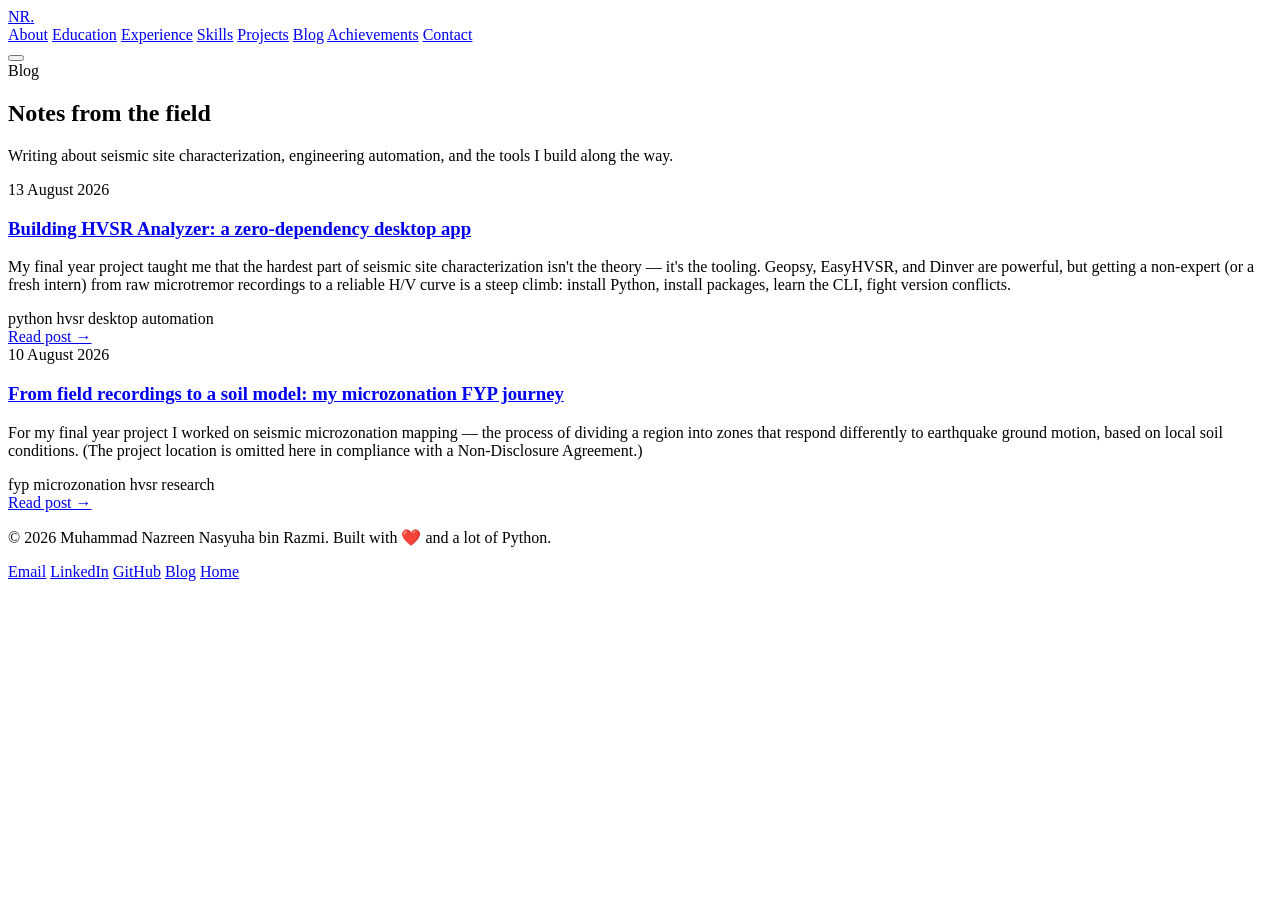
==== blog/index.html @ e969d6a8 "Launch personal portfolio site with blog Single-page dark-theme portfolio (about, education, experie" ====
<!DOCTYPE html>
<html lang="en">
<head>
  <meta charset="UTF-8" />
  <meta name="viewport" content="width=device-width, initial-scale=1.0" />
  <meta name="description" content="Blog — notes on seismic site characterization, engineering automation, and tools by Nazreen Razmi." />
  <title>Blog — Nazreen Razmi</title>
  <link rel="preconnect" href="https://fonts.googleapis.com" />
  <link rel="preconnect" href="https://fonts.gstatic.com" crossorigin />
  <link href="https://fonts.googleapis.com/css2?family=Space+Grotesk:wght@400;500;600;700&family=Inter:wght@400;500;600&display=swap" rel="stylesheet" />
  <link rel="stylesheet" href="./style.css" />
</head>
<body>
  <header class="nav">
    <div class="nav-inner container">

      <a href="./index.html" class="logo">NR<span class="logo-dot">.</span></a>
      <nav class="nav-links" id="navLinks">
        <a href="./index.html#about">About</a>
        <a href="./index.html#education">Education</a>
        <a href="./index.html#experience">Experience</a>
        <a href="./index.html#skills">Skills</a>
        <a href="./index.html#projects">Projects</a>
        <a href="./blog/index.html">Blog</a>
        <a href="./index.html#achievements">Achievements</a>
        <a href="./index.html#contact" class="nav-cta">Contact</a>
      </nav>
      <button class="nav-toggle" id="navToggle" aria-label="Toggle menu">
        <span></span><span></span><span></span>
      </button>
    </div>
  </header>

  <main class="section" style="padding-top: calc(var(--nav-h) + 48px);">
    <div class="container">
      <div class="section-head">
        <span class="section-tag">Blog</span>
        <h2>Notes from the field</h2>
        <p class="section-sub">Writing about seismic site characterization, engineering automation, and the tools I build along the way.</p>
      </div>
      <div class="blog-grid">
        <article class="blog-card">
          <span class="blog-date">13 August 2026</span>
          <h3><a href="posts/building-hvsr-analyzer.html">Building HVSR Analyzer: a zero-dependency desktop app</a></h3>
          <p>My final year project taught me that the hardest part of seismic site characterization isn't the theory — it's the tooling. Geopsy, EasyHVSR, and Dinver are powerful, but getting a non-expert (or a fresh intern) from raw microtremor recordings to a reliable H/V curve is a steep climb: install Python, install packages, learn the CLI, fight version conflicts.</p>
          <div class="project-tags"><span class="chip">python</span>
          <span class="chip">hvsr</span>
          <span class="chip">desktop</span>
          <span class="chip">automation</span></div>
          <a class="read-more" href="posts/building-hvsr-analyzer.html">Read post →</a>
        </article>
        <article class="blog-card">
          <span class="blog-date">10 August 2026</span>
          <h3><a href="posts/from-field-recordings-to-soil-model.html">From field recordings to a soil model: my microzonation FYP journey</a></h3>
          <p>For my final year project I worked on seismic microzonation mapping — the process of dividing a region into zones that respond differently to earthquake ground motion, based on local soil conditions. (The project location is omitted here in compliance with a Non-Disclosure Agreement.)</p>
          <div class="project-tags"><span class="chip">fyp</span>
          <span class="chip">microzonation</span>
          <span class="chip">hvsr</span>
          <span class="chip">research</span></div>
          <a class="read-more" href="posts/from-field-recordings-to-soil-model.html">Read post →</a>
        </article>
      </div>
    </div>
  </main>
  <footer class="footer">
    <div class="container footer-inner">
      <p>© <span class="year-js">2026</span> Muhammad Nazreen Nasyuha bin Razmi. Built with ❤️ and a lot of Python.</p>
      <div class="footer-links">
        <a href="mailto:nazreennasyuha@gmail.com">Email</a>
        <a href="https://www.linkedin.com/in/nazreenrazmi/" target="_blank" rel="noopener">LinkedIn</a>
        <a href="https://github.com/NazreenNasyuha" target="_blank" rel="noopener">GitHub</a>
        <a href="./blog/index.html">Blog</a>
        <a href="./index.html">Home</a>
      </div>
    </div>
  </footer>
  <script>
    (function () {
      "use strict";
      const t = document.getElementById("navToggle");
      const l = document.getElementById("navLinks");
      if (t && l) {
        t.addEventListener("click", function () {
          t.classList.toggle("open");
          l.classList.toggle("open");
        });
        l.querySelectorAll("a").forEach(function (a) {
          a.addEventListener("click", function () {
            t.classList.remove("open");
            l.classList.remove("open");
          });
        });
      }
      document.querySelectorAll(".year-js").forEach(function (el) {
        el.textContent = new Date().getFullYear();
      });
    })();
  </script>
</body>
</html>
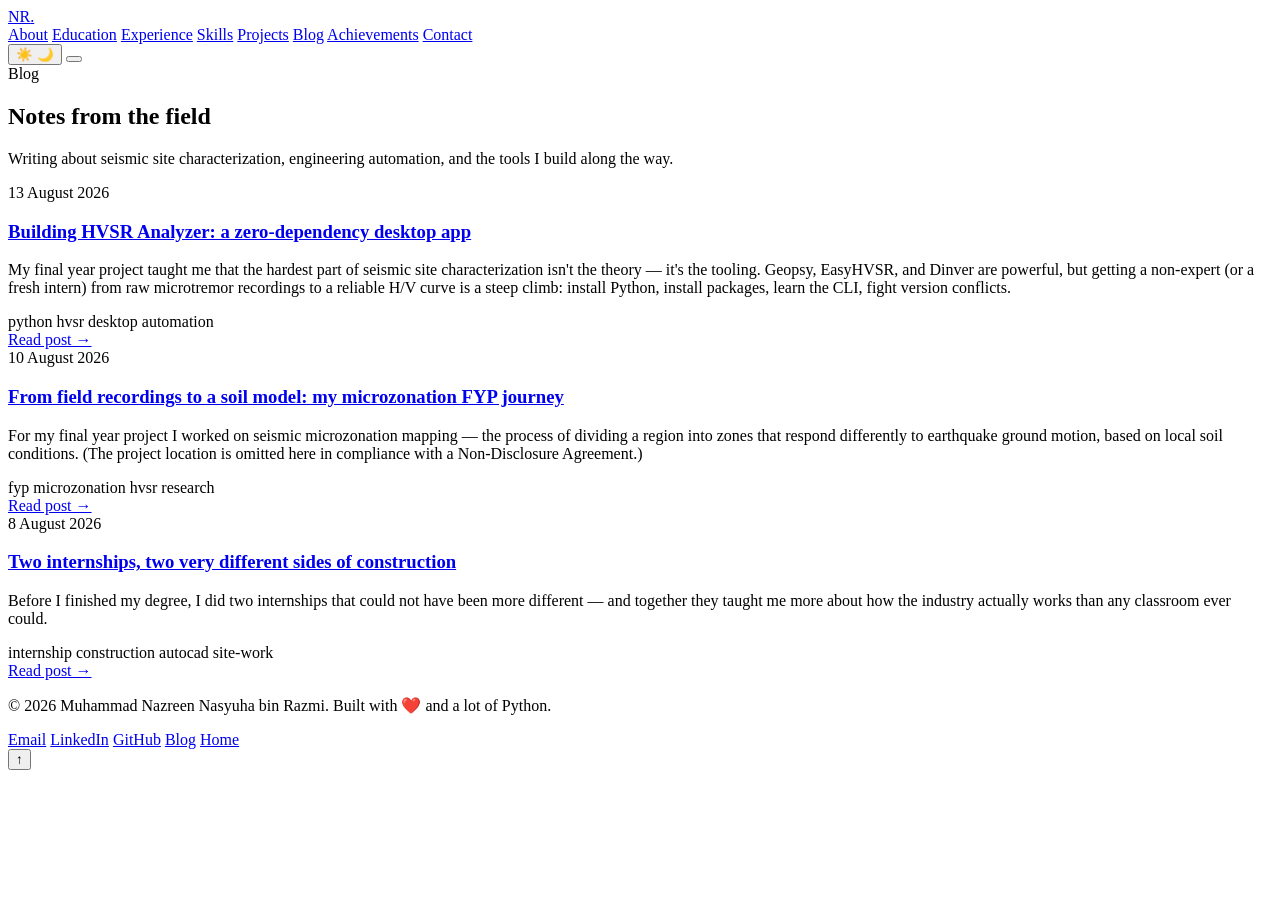
==== commit c6baf962: "Add interactivity, homepage blog teaser, and third post Theme toggle, typing hero rotator, scrollspy" ====
--- a/blog/index.html
+++ b/blog/index.html
@@ -10,7 +10,7 @@
   <link href="https://fonts.googleapis.com/css2?family=Space+Grotesk:wght@400;500;600;700&family=Inter:wght@400;500;600&display=swap" rel="stylesheet" />
   <link rel="stylesheet" href="./style.css" />
 </head>
-<body>
+<body data-theme="dark">
   <header class="nav">
     <div class="nav-inner container">
 
@@ -25,9 +25,15 @@
         <a href="./index.html#achievements">Achievements</a>
         <a href="./index.html#contact" class="nav-cta">Contact</a>
       </nav>
-      <button class="nav-toggle" id="navToggle" aria-label="Toggle menu">
-        <span></span><span></span><span></span>
-      </button>
+      <div class="nav-actions">
+        <button class="theme-toggle" id="themeToggle" aria-label="Toggle dark / light theme" title="Toggle theme">
+          <span class="theme-icon theme-sun">☀️</span>
+          <span class="theme-icon theme-moon">🌙</span>
+        </button>
+        <button class="nav-toggle" id="navToggle" aria-label="Toggle menu">
+          <span></span><span></span><span></span>
+        </button>
+      </div>
     </div>
   </header>
 
@@ -59,6 +65,16 @@
           <span class="chip">research</span></div>
           <a class="read-more" href="posts/from-field-recordings-to-soil-model.html">Read post →</a>
         </article>
+        <article class="blog-card">
+          <span class="blog-date">8 August 2026</span>
+          <h3><a href="posts/two-internships-two-sides-of-construction.html">Two internships, two very different sides of construction</a></h3>
+          <p>Before I finished my degree, I did two internships that could not have been more different — and together they taught me more about how the industry actually works than any classroom ever could.</p>
+          <div class="project-tags"><span class="chip">internship</span>
+          <span class="chip">construction</span>
+          <span class="chip">autocad</span>
+          <span class="chip">site-work</span></div>
+          <a class="read-more" href="posts/two-internships-two-sides-of-construction.html">Read post →</a>
+        </article>
       </div>
     </div>
   </main>
@@ -74,21 +90,46 @@
       </div>
     </div>
   </footer>
+  <button class="to-top" id="toTop" aria-label="Back to top">↑</button>
   <script>
     (function () {
       "use strict";
-      const t = document.getElementById("navToggle");
-      const l = document.getElementById("navLinks");
-      if (t && l) {
+      /* theme */
+      var root = document.documentElement;
+      var t = document.getElementById("themeToggle");
+      var saved = "dark";
+      try { saved = localStorage.getItem("nz-theme") || "dark"; } catch (e) {}
+      root.setAttribute("data-theme", saved);
+      if (t) {
         t.addEventListener("click", function () {
-          t.classList.toggle("open");
+          var next = root.getAttribute("data-theme") === "light" ? "dark" : "light";
+          root.setAttribute("data-theme", next);
+          try { localStorage.setItem("nz-theme", next); } catch (e) {}
+        });
+      }
+      /* nav toggle */
+      var nt = document.getElementById("navToggle");
+      var l = document.getElementById("navLinks");
+      if (nt && l) {
+        nt.addEventListener("click", function () {
+          nt.classList.toggle("open");
           l.classList.toggle("open");
         });
         l.querySelectorAll("a").forEach(function (a) {
           a.addEventListener("click", function () {
-            t.classList.remove("open");
+            nt.classList.remove("open");
             l.classList.remove("open");
           });
+        });
+      }
+      /* back to top */
+      var top = document.getElementById("toTop");
+      if (top) {
+        window.addEventListener("scroll", function () {
+          top.classList.toggle("visible", window.scrollY > 480);
+        }, { passive: true });
+        top.addEventListener("click", function () {
+          window.scrollTo({ top: 0, behavior: "smooth" });
         });
       }
       document.querySelectorAll(".year-js").forEach(function (el) {
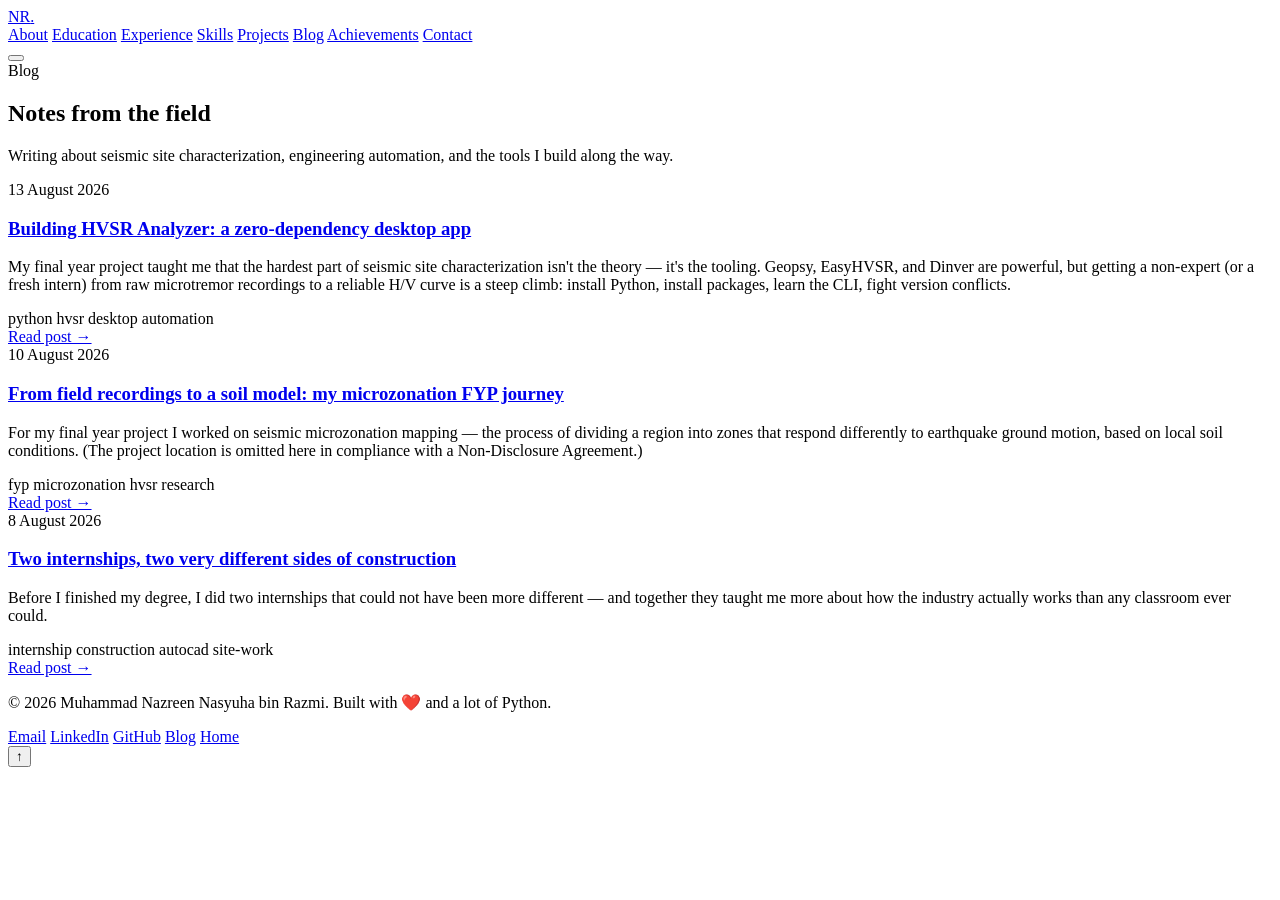
==== commit 33e63a18: "Redesign site with Morning Collection clipboard theme Replaces the dark theme with a cream-paper can" ====
--- a/blog/index.html
+++ b/blog/index.html
@@ -7,10 +7,10 @@
   <title>Blog — Nazreen Razmi</title>
   <link rel="preconnect" href="https://fonts.googleapis.com" />
   <link rel="preconnect" href="https://fonts.gstatic.com" crossorigin />
-  <link href="https://fonts.googleapis.com/css2?family=Space+Grotesk:wght@400;500;600;700&family=Inter:wght@400;500;600&display=swap" rel="stylesheet" />
+  <link href="https://fonts.googleapis.com/css2?family=Dancing+Script:wght@500;600;700&family=Caveat:wght@500;600&family=Inter:wght@400;500;600;700&display=swap" rel="stylesheet" />
   <link rel="stylesheet" href="./style.css" />
 </head>
-<body data-theme="dark">
+<body>
   <header class="nav">
     <div class="nav-inner container">
 
@@ -25,23 +25,17 @@
         <a href="./index.html#achievements">Achievements</a>
         <a href="./index.html#contact" class="nav-cta">Contact</a>
       </nav>
-      <div class="nav-actions">
-        <button class="theme-toggle" id="themeToggle" aria-label="Toggle dark / light theme" title="Toggle theme">
-          <span class="theme-icon theme-sun">☀️</span>
-          <span class="theme-icon theme-moon">🌙</span>
-        </button>
-        <button class="nav-toggle" id="navToggle" aria-label="Toggle menu">
-          <span></span><span></span><span></span>
-        </button>
-      </div>
+      <button class="nav-toggle" id="navToggle" aria-label="Toggle menu">
+        <span></span><span></span><span></span>
+      </button>
     </div>
   </header>
 
-  <main class="section" style="padding-top: calc(var(--nav-h) + 48px);">
+  <main class="section" style="padding-top: calc(var(--nav-h) + 56px);">
     <div class="container">
       <div class="section-head">
         <span class="section-tag">Blog</span>
-        <h2>Notes from the field</h2>
+        <h2 class="cursive big">Notes from the field</h2>
         <p class="section-sub">Writing about seismic site characterization, engineering automation, and the tools I build along the way.</p>
       </div>
       <div class="blog-grid">
@@ -94,19 +88,6 @@
   <script>
     (function () {
       "use strict";
-      /* theme */
-      var root = document.documentElement;
-      var t = document.getElementById("themeToggle");
-      var saved = "dark";
-      try { saved = localStorage.getItem("nz-theme") || "dark"; } catch (e) {}
-      root.setAttribute("data-theme", saved);
-      if (t) {
-        t.addEventListener("click", function () {
-          var next = root.getAttribute("data-theme") === "light" ? "dark" : "light";
-          root.setAttribute("data-theme", next);
-          try { localStorage.setItem("nz-theme", next); } catch (e) {}
-        });
-      }
       /* nav toggle */
       var nt = document.getElementById("navToggle");
       var l = document.getElementById("navLinks");
@@ -122,12 +103,15 @@
           });
         });
       }
-      /* back to top */
+      /* navbar shadow + back to top */
+      var nav = document.querySelector(".nav");
       var top = document.getElementById("toTop");
+      window.addEventListener("scroll", function () {
+        var y = window.scrollY;
+        if (nav) nav.classList.toggle("scrolled", y > 10);
+        if (top) top.classList.toggle("visible", y > 480);
+      }, { passive: true });
       if (top) {
-        window.addEventListener("scroll", function () {
-          top.classList.toggle("visible", window.scrollY > 480);
-        }, { passive: true });
         top.addEventListener("click", function () {
           window.scrollTo({ top: 0, behavior: "smooth" });
         });
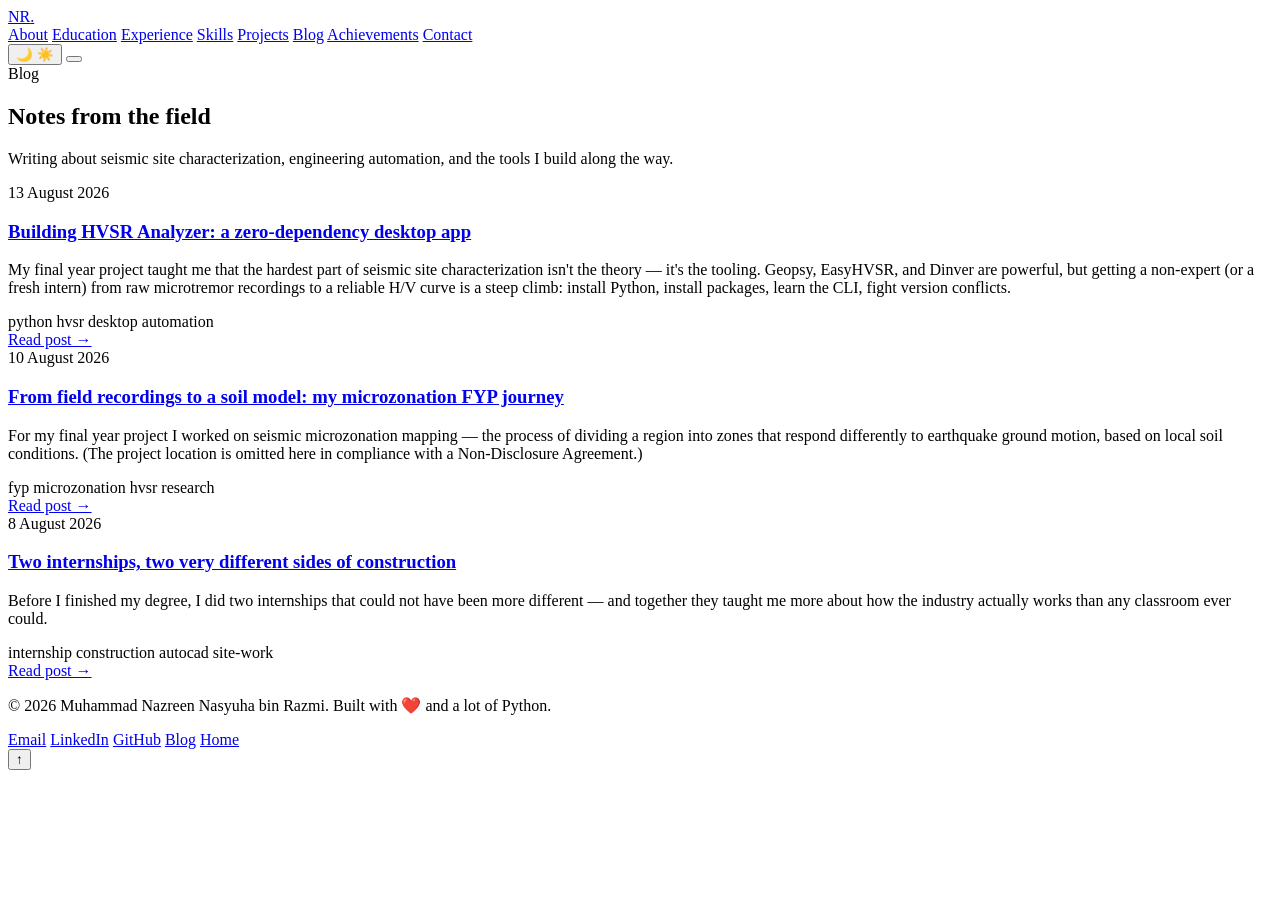
==== commit 762399e6: "Make Midnight dark theme default and add real textures Midnight Collection (dark) is now the default" ====
--- a/blog/index.html
+++ b/blog/index.html
@@ -10,7 +10,7 @@
   <link href="https://fonts.googleapis.com/css2?family=Dancing+Script:wght@500;600;700&family=Caveat:wght@500;600&family=Inter:wght@400;500;600;700&display=swap" rel="stylesheet" />
   <link rel="stylesheet" href="./style.css" />
 </head>
-<body>
+<body data-theme="dark">
   <header class="nav">
     <div class="nav-inner container">
 
@@ -25,9 +25,15 @@
         <a href="./index.html#achievements">Achievements</a>
         <a href="./index.html#contact" class="nav-cta">Contact</a>
       </nav>
-      <button class="nav-toggle" id="navToggle" aria-label="Toggle menu">
-        <span></span><span></span><span></span>
-      </button>
+      <div class="nav-actions">
+        <button class="theme-toggle" id="themeToggle" aria-label="Toggle dark / light theme" title="Toggle theme">
+          <span class="theme-icon theme-moon">🌙</span>
+          <span class="theme-icon theme-sun">☀️</span>
+        </button>
+        <button class="nav-toggle" id="navToggle" aria-label="Toggle menu">
+          <span></span><span></span><span></span>
+        </button>
+      </div>
     </div>
   </header>
 
@@ -88,6 +94,19 @@
   <script>
     (function () {
       "use strict";
+      /* theme toggle (Midnight default, Morning light) */
+      var body = document.body;
+      var tt = document.getElementById("themeToggle");
+      var saved = "dark";
+      try { saved = localStorage.getItem("nz-theme") || "dark"; } catch (e) {}
+      body.setAttribute("data-theme", saved);
+      if (tt) {
+        tt.addEventListener("click", function () {
+          var next = body.getAttribute("data-theme") === "light" ? "dark" : "light";
+          body.setAttribute("data-theme", next);
+          try { localStorage.setItem("nz-theme", next); } catch (e) {}
+        });
+      }
       /* nav toggle */
       var nt = document.getElementById("navToggle");
       var l = document.getElementById("navLinks");
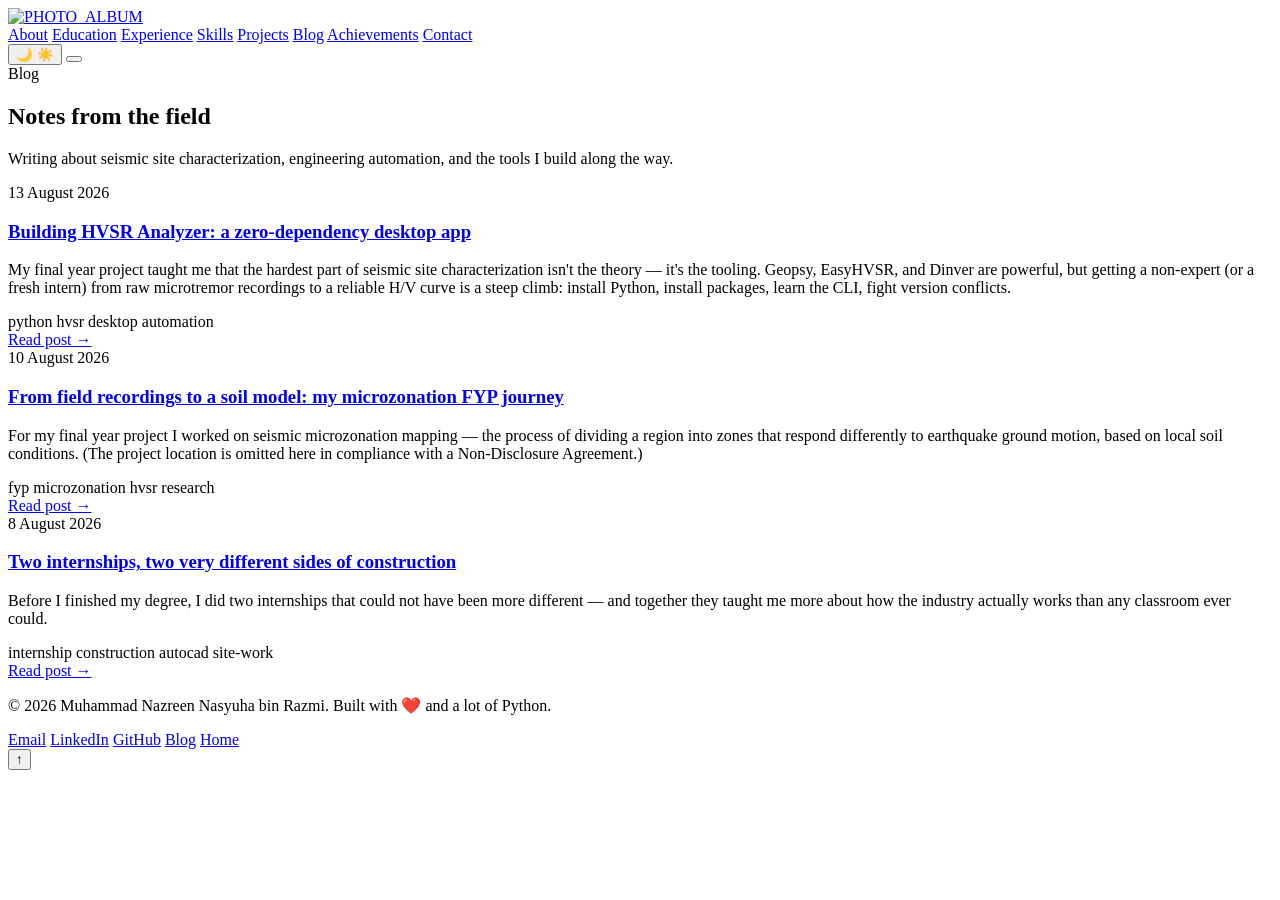
==== commit 946bbb00: "Add real profile photo and PHOTO_ALBUM logo Use the actual profile picture in the polaroid hero (wit" ====
--- a/blog/index.html
+++ b/blog/index.html
@@ -14,7 +14,9 @@
   <header class="nav">
     <div class="nav-inner container">
 
-      <a href="./index.html" class="logo">NR<span class="logo-dot">.</span></a>
+      <a href="./index.html" class="logo" aria-label="PHOTO_ALBUM">
+        <img src="./assets/PHOTO_ALBUM.webp" alt="PHOTO_ALBUM" class="logo-img" />
+      </a>
       <nav class="nav-links" id="navLinks">
         <a href="./index.html#about">About</a>
         <a href="./index.html#education">Education</a>
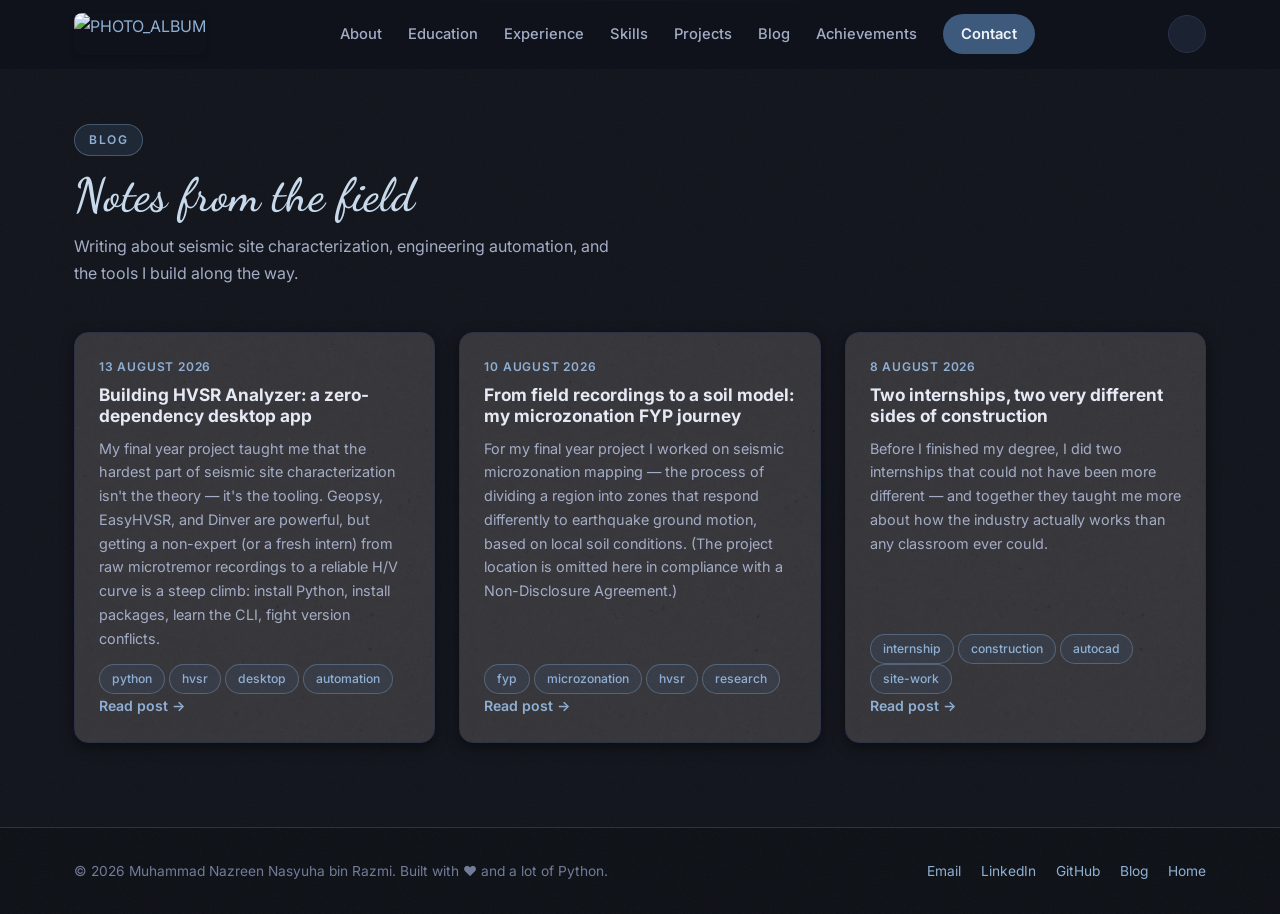
==== commit 3a3a8365: "Fix CSS bug" ====
--- a/blog/index.html
+++ b/blog/index.html
@@ -8,7 +8,7 @@
   <link rel="preconnect" href="https://fonts.googleapis.com" />
   <link rel="preconnect" href="https://fonts.gstatic.com" crossorigin />
   <link href="https://fonts.googleapis.com/css2?family=Dancing+Script:wght@500;600;700&family=Caveat:wght@500;600&family=Inter:wght@400;500;600;700&display=swap" rel="stylesheet" />
-  <link rel="stylesheet" href="./style.css" />
+  <link rel="stylesheet" href="../style.css" />
 </head>
 <body data-theme="dark">
   <header class="nav">
--- a/style.css
+++ b/style.css
@@ -0,0 +1,2030 @@
+/* ============================================================
+   Nazreen Razmi — Portfolio
+   "Morning / Midnight Collection" — clipboard & paper theme
+   Dark (Midnight) is the default; light (Morning) via toggle.
+   ============================================================ */
+
+/* ---------- Midnight Collection (default / dark) ---------- */
+:root {
+  --bg: #0f121a;
+  --bg-alt: #0b0e14;
+  --paper: #1b2231;
+  --paper-edge: #2b3349;
+  --paper-shadow: rgba(0, 0, 0, 0.45);
+
+  --ink: #e6eaf5;
+  --ink-dim: #a4adc6;
+  --ink-faint: #727c98;
+
+  --mist: #243041;
+  --soft: #3d5775;
+  --link: #8fb0d4;
+  --link-hover: #b7d2ea;
+  --heading: #c7d9ea;
+
+  --accent: #3d5a7d;
+  --accent-text: #eef3fa;
+  --accent-glow: rgba(111, 150, 179, 0.25);
+
+  --wood: #55422f;
+  --wood-dark: #3a2d1e;
+  --wood-light: #7a5f42;
+
+  --paper-tex: url("assets/textures/paper-photo-dark.jpg");
+  --wood-tex: url("assets/textures/wood-photo-dark.jpg");
+  --torn-tex: url("assets/textures/torn-edge.svg");
+
+  --radius: 14px;
+  --radius-sm: 9px;
+  --maxw: 1180px;
+  --nav-h: 68px;
+
+  /* subtle grain overlay */
+  --noise: url("data:image/svg+xml,%3Csvg xmlns='http://www.w3.org/2000/svg' width='140' height='140'%3E%3Cfilter id='n'%3E%3CfeTurbulence type='fractalNoise' baseFrequency='0.9' numOctaves='2' stitchTiles='stitch'/%3E%3CfeColorMatrix type='saturate' values='0'/%3E%3C/filter%3E%3Crect width='140' height='140' filter='url(%23n)' opacity='0.05'/%3E%3C/svg%3E");
+  --dots: radial-gradient(circle, rgba(143, 176, 212, 0.14) 1px, transparent 1.6px);
+}
+
+/* ---------- Morning Collection (light) ---------- */
+[data-theme="light"] {
+  --bg: #faf6ec;
+  --bg-alt: #f2ecdd;
+  --paper: #fdfaf2;
+  --paper-edge: #efe7d6;
+  --paper-shadow: rgba(74, 60, 40, 0.16);
+
+  --ink: #3d4250;
+  --ink-dim: #62697c;
+  --ink-faint: #8b92a5;
+
+  --mist: #dbe7f0;
+  --soft: #9dbdd4;
+  --link: #4a6f8f;
+  --link-hover: #33485f;
+  --heading: #33485f;
+
+  --accent: #4a6f8f;
+  --accent-text: #fdfaf2;
+  --accent-glow: rgba(111, 150, 179, 0.35);
+
+  --wood: #8a6a4f;
+  --wood-dark: #6f5238;
+  --wood-light: #a3875f;
+
+  --paper-tex: url("assets/textures/paper-photo.jpg");
+  --wood-tex: url("assets/textures/wood-photo.jpg");
+  --torn-tex: url("assets/textures/torn-edge.svg");
+
+  --noise: url("data:image/svg+xml,%3Csvg xmlns='http://www.w3.org/2000/svg' width='140' height='140'%3E%3Cfilter id='n'%3E%3CfeTurbulence type='fractalNoise' baseFrequency='0.9' numOctaves='2' stitchTiles='stitch'/%3E%3CfeColorMatrix type='saturate' values='0'/%3E%3C/filter%3E%3Crect width='140' height='140' filter='url(%23n)' opacity='0.045'/%3E%3C/svg%3E");
+  --dots: radial-gradient(circle, rgba(74, 111, 143, 0.16) 1px, transparent 1.6px);
+}
+
+* {
+  margin: 0;
+  padding: 0;
+  box-sizing: border-box;
+}
+
+html {
+  scroll-behavior: smooth;
+  scroll-padding-top: var(--nav-h);
+}
+
+body {
+  font-family: "Inter", system-ui, -apple-system, "Segoe UI", sans-serif;
+  background-color: var(--bg);
+  background-image: var(--noise);
+  color: var(--ink);
+  line-height: 1.65;
+  -webkit-font-smoothing: antialiased;
+  transition: background-color 0.35s ease, color 0.35s ease;
+}
+
+h1, h2, h3 {
+  font-family: "Inter", sans-serif;
+  line-height: 1.2;
+  color: var(--ink);
+}
+
+a {
+  color: var(--link);
+  text-decoration: none;
+  transition: color 0.2s ease;
+}
+
+a:hover {
+  color: var(--link-hover);
+}
+
+img {
+  max-width: 100%;
+}
+
+.container {
+  max-width: var(--maxw);
+  margin: 0 auto;
+  padding: 0 24px;
+}
+
+.accent {
+  color: var(--link);
+}
+
+/* Cursive script font for titles */
+.cursive {
+  font-family: "Dancing Script", cursive;
+  font-weight: 600;
+  color: var(--heading);
+  letter-spacing: 0.3px;
+}
+
+.cursive.big {
+  font-size: clamp(2rem, 4.5vw, 2.9rem);
+}
+
+/* ---------- Navbar ---------- */
+.nav {
+  position: fixed;
+  top: 0;
+  left: 0;
+  right: 0;
+  z-index: 100;
+  background: color-mix(in srgb, var(--bg) 85%, transparent);
+  backdrop-filter: blur(10px);
+  -webkit-backdrop-filter: blur(10px);
+  border-bottom: 1px solid transparent;
+  transition: border-color 0.3s ease, box-shadow 0.3s ease;
+}
+
+.nav.scrolled {
+  border-color: var(--paper-edge);
+  box-shadow: 0 4px 18px rgba(0, 0, 0, 0.12);
+}
+
+.nav-inner {
+  height: var(--nav-h);
+  display: flex;
+  align-items: center;
+  justify-content: space-between;
+}
+
+.logo {
+  display: inline-flex;
+  align-items: center;
+  height: var(--nav-h);
+}
+
+.logo-img {
+  height: 42px;
+  width: auto;
+  border-radius: 8px;
+  transition: transform 0.25s ease, box-shadow 0.25s ease;
+  box-shadow: 0 2px 6px rgba(0, 0, 0, 0.2);
+}
+
+.logo:hover .logo-img {
+  transform: scale(1.06);
+  box-shadow: 0 4px 12px rgba(0, 0, 0, 0.3);
+}
+
+.nav-links {
+  display: flex;
+  align-items: center;
+  gap: 26px;
+}
+
+.nav-links a {
+  color: var(--ink-dim);
+  font-size: 0.92rem;
+  font-weight: 500;
+  position: relative;
+}
+
+.nav-links a:hover {
+  color: var(--link-hover);
+}
+
+.nav-links a.active {
+  color: var(--link);
+}
+
+.nav-links .nav-cta {
+  color: var(--accent-text);
+  background: var(--accent);
+  padding: 8px 18px;
+  border-radius: 999px;
+  font-weight: 600;
+}
+
+.nav-links .nav-cta:hover {
+  background: var(--link-hover);
+  color: var(--accent-text);
+}
+
+.nav-actions {
+  display: flex;
+  align-items: center;
+  gap: 12px;
+}
+
+/* theme toggle */
+.theme-toggle {
+  display: flex;
+  align-items: center;
+  justify-content: center;
+  width: 38px;
+  height: 38px;
+  border-radius: 50%;
+  background: var(--paper);
+  border: 1px solid var(--paper-edge);
+  cursor: pointer;
+  font-size: 1rem;
+  transition: border-color 0.2s ease, transform 0.2s ease;
+}
+
+.theme-toggle:hover {
+  border-color: var(--soft);
+  transform: rotate(12deg);
+}
+
+.theme-icon {
+  display: none;
+}
+
+:root[data-theme="dark"] .theme-moon { display: inline; }
+:root[data-theme="light"] .theme-sun { display: inline; }
+
+.nav-toggle {
+  display: none;
+  flex-direction: column;
+  gap: 5px;
+  background: none;
+  border: none;
+  cursor: pointer;
+  padding: 6px;
+}
+
+.nav-toggle span {
+  width: 24px;
+  height: 2px;
+  background: var(--ink);
+  border-radius: 2px;
+  transition: transform 0.25s ease, opacity 0.25s ease;
+}
+
+.nav-toggle.open span:nth-child(1) { transform: translateY(7px) rotate(45deg); }
+.nav-toggle.open span:nth-child(2) { opacity: 0; }
+.nav-toggle.open span:nth-child(3) { transform: translateY(-7px) rotate(-45deg); }
+
+/* ============================================================
+   PORTFOLIO CANVAS — the two clipboards
+   ============================================================ */
+
+.portfolio-canvas {
+  position: relative;
+  min-height: 100vh;
+  padding: calc(var(--nav-h) + 56px) 24px 90px;
+  overflow: hidden;
+}
+
+/* ---------- Canvas background (paper + motifs) ---------- */
+.canvas-bg {
+  position: absolute;
+  inset: 0;
+  pointer-events: none;
+  background-image:
+    var(--dots),
+    linear-gradient(160deg, color-mix(in srgb, var(--soft) 30%, transparent), transparent 55%);
+  background-size: 22px 22px, cover;
+}
+
+.canvas-bg::before {
+  content: "";
+  position: absolute;
+  inset: 0;
+  background: var(--noise);
+  opacity: 0.7;
+}
+
+/* waxing crescent moon */
+.moon {
+  position: absolute;
+  top: 110px;
+  right: 12%;
+  width: 90px;
+  height: 90px;
+  border-radius: 50%;
+  background: radial-gradient(circle at 32% 48%, transparent 0 40%, var(--soft) 42% 100%);
+  opacity: 0.45;
+}
+
+/* soft clouds */
+.cloud {
+  position: absolute;
+  border-radius: 50%;
+  background: color-mix(in srgb, var(--soft) 26%, transparent);
+  filter: blur(2px);
+}
+
+.cloud::before,
+.cloud::after {
+  content: "";
+  position: absolute;
+  border-radius: 50%;
+  background: inherit;
+}
+
+.cloud-1 { width: 150px; height: 54px; top: 250px; left: 8%; }
+.cloud-1::before { width: 90px; height: 90px; top: -45px; left: 12px; }
+.cloud-1::after { width: 70px; height: 70px; top: -28px; right: 14px; }
+
+.cloud-2 { width: 120px; height: 44px; bottom: 120px; right: 6%; }
+.cloud-2::before { width: 70px; height: 70px; top: -36px; left: 10px; }
+.cloud-2::after { width: 55px; height: 55px; top: -22px; right: 12px; }
+
+/* ---------- Clipboard base ---------- */
+.clipboard {
+  position: relative;
+  width: 46%;
+  background-image: var(--wood-tex);
+  background-size: cover;
+  background-position: center;
+  border-radius: 12px;
+  box-shadow:
+    inset 0 2px 6px rgba(255, 244, 224, 0.18),
+    inset 0 -5px 12px rgba(0, 0, 0, 0.35),
+    0 18px 40px rgba(0, 0, 0, 0.4);
+  padding: 46px 26px 34px;
+}
+
+[data-theme="light"] .clipboard {
+  box-shadow:
+    inset 0 2px 6px rgba(255, 244, 224, 0.25),
+    inset 0 -5px 12px rgba(0, 0, 0, 0.25),
+    0 18px 40px rgba(74, 60, 40, 0.35);
+}
+
+/* wood grain + vignette overlay */
+.wood-grain {
+  position: absolute;
+  inset: 0;
+  border-radius: inherit;
+  background:
+    repeating-linear-gradient(90deg, rgba(0, 0, 0, 0.06) 0 1px, transparent 1px 9px),
+    radial-gradient(ellipse at 30% 18%, rgba(255, 244, 224, 0.1), transparent 50%),
+    radial-gradient(ellipse at 50% 110%, rgba(0, 0, 0, 0.28), transparent 60%);
+  pointer-events: none;
+}
+
+/* metal clip on top */
+.clip {
+  position: absolute;
+  z-index: 5;
+  background: linear-gradient(180deg, #cdd6df, var(--soft) 55%, color-mix(in srgb, var(--wood-dark) 45%, #26303e));
+  box-shadow: 0 4px 8px rgba(0, 0, 0, 0.4);
+}
+
+.top-clip {
+  top: -20px;
+  left: 50%;
+  transform: translateX(-50%);
+  width: 84px;
+  height: 44px;
+  border-radius: 12px 12px 8px 8px;
+}
+
+.top-clip::after {
+  content: "";
+  position: absolute;
+  top: 8px;
+  left: 12px;
+  right: 12px;
+  height: 5px;
+  border-radius: 4px;
+  background: rgba(0, 0, 0, 0.28);
+}
+
+/* small rivets on the top clip */
+.top-clip::before {
+  content: "";
+  position: absolute;
+  bottom: 6px;
+  left: 12px;
+  width: 6px;
+  height: 6px;
+  border-radius: 50%;
+  background: rgba(0, 0, 0, 0.3);
+  box-shadow: 56px 0 0 rgba(0, 0, 0, 0.3);
+}
+
+/* large industrial binder clip on the right */
+.binder-clip {
+  top: -24px;
+  right: 26px;
+  width: 64px;
+  height: 52px;
+  border-radius: 8px;
+  background: linear-gradient(180deg, #aeb6c0, #7d8796 55%, #5d6673);
+  clip-path: polygon(0 0, 100% 0, 84% 100%, 16% 100%);
+}
+
+.binder-clip::after {
+  content: "";
+  position: absolute;
+  bottom: -6px;
+  left: 10px;
+  right: 10px;
+  height: 8px;
+  background: linear-gradient(180deg, #8b939f, #5d6673);
+  border-radius: 0 0 4px 4px;
+}
+
+/* ---------- Paper sheets ---------- */
+.paper {
+  position: relative;
+  background-color: var(--paper);
+  background-image: var(--paper-tex);
+  background-size: cover;
+  border-radius: 6px;
+  box-shadow:
+    0 2px 4px var(--paper-shadow),
+    0 12px 24px var(--paper-shadow);
+  padding: 30px 28px;
+  margin-bottom: 26px;
+  transition: background-color 0.35s ease, box-shadow 0.35s ease;
+}
+
+.paper:last-child {
+  margin-bottom: 0;
+}
+
+/* ============================================================
+   LEFT CLIPBOARD — intro + contact
+   ============================================================ */
+
+.left-clipboard {
+  float: left;
+  z-index: 1;
+}
+
+/* ---------- Polaroid ---------- */
+.polaroid {
+  position: relative;
+  background: var(--paper);
+  background-image: var(--paper-tex);
+  background-size: cover;
+  padding: 12px 12px 10px;
+  box-shadow:
+    0 6px 16px var(--paper-shadow),
+    0 14px 30px rgba(0, 0, 0, 0.3);
+  transform: rotate(-2deg);
+  margin: 0 auto 26px;
+  width: min(240px, 100%);
+  border: 1px solid var(--paper-edge);
+  transition: background-color 0.35s ease;
+}
+
+/* washi tape */
+.polaroid::before {
+  content: "";
+  position: absolute;
+  top: -10px;
+  left: 50%;
+  width: 64px;
+  height: 20px;
+  transform: translateX(-50%) rotate(-3deg);
+  background: color-mix(in srgb, var(--soft) 55%, var(--paper));
+  box-shadow: 0 2px 3px rgba(0, 0, 0, 0.18);
+  opacity: 0.9;
+}
+
+.polaroid img {
+  display: block;
+  width: 100%;
+  aspect-ratio: 1 / 1;
+  object-fit: cover;
+  border-radius: 2px;
+  background: var(--mist);
+}
+
+.polaroid-caption {
+  margin-top: 8px;
+  text-align: center;
+  font-family: "Caveat", cursive;
+  font-size: 1.05rem;
+  color: var(--heading);
+}
+
+/* ---------- Intro ---------- */
+.intro-paper {
+  text-align: left;
+}
+
+.intro-script {
+  font-family: "Dancing Script", cursive;
+  font-size: 1.6rem;
+  color: var(--soft);
+  margin-bottom: 2px;
+}
+
+.intro-name {
+  font-size: clamp(1.9rem, 3.4vw, 2.6rem);
+  font-weight: 700;
+  color: var(--ink);
+  letter-spacing: -0.5px;
+  margin-bottom: 8px;
+}
+
+.intro-role {
+  font-size: 1rem;
+  color: var(--ink-dim);
+  font-weight: 500;
+  margin-bottom: 14px;
+}
+
+.rotator {
+  color: var(--link);
+  font-weight: 600;
+  display: inline-block;
+}
+
+.rotator::after {
+  content: "|";
+  animation: blink 0.9s step-end infinite;
+  color: var(--soft);
+}
+
+@keyframes blink {
+  0%, 100% { opacity: 1; }
+  50% { opacity: 0; }
+}
+
+.intro-bio {
+  color: var(--ink-dim);
+  font-size: 0.95rem;
+}
+
+/* ---------- Torn paper contact ---------- */
+.contact-paper {
+  background: linear-gradient(180deg, var(--mist), var(--soft));
+  background-image: var(--paper-tex);
+  background-size: cover;
+  border-radius: 6px 6px 0 0;
+  padding-bottom: 40px;
+  margin-bottom: 8px;
+}
+
+/* jagged torn bottom edge (masked SVG strip, hangs below the sheet) */
+.contact-paper::after {
+  content: "";
+  position: absolute;
+  bottom: -12px;
+  left: 0;
+  right: 0;
+  height: 26px;
+  background: linear-gradient(180deg, var(--soft), color-mix(in srgb, var(--soft) 80%, var(--bg)));
+  -webkit-mask-image: var(--torn-tex);
+  mask-image: var(--torn-tex);
+  -webkit-mask-size: 240px 100%;
+  mask-size: 240px 100%;
+  -webkit-mask-repeat: repeat-x;
+  mask-repeat: repeat-x;
+  pointer-events: none;
+}
+
+.contact-paper .paper-heading {
+  color: var(--heading);
+  margin-bottom: 14px;
+}
+
+.paper-heading {
+  font-size: 1.7rem;
+}
+
+.contact-list {
+  display: flex;
+  flex-direction: column;
+  gap: 2px;
+}
+
+.contact-item {
+  display: flex;
+  align-items: center;
+  gap: 12px;
+  padding: 9px 0;
+  border-bottom: 1px dashed color-mix(in srgb, var(--link) 45%, transparent);
+}
+
+.contact-item:last-child {
+  border-bottom: none;
+}
+
+.contact-icon {
+  flex-shrink: 0;
+  width: 30px;
+  height: 30px;
+  display: flex;
+  align-items: center;
+  justify-content: center;
+  color: var(--link);
+  background: color-mix(in srgb, var(--paper) 55%, transparent);
+  border-radius: 8px;
+}
+
+.contact-icon svg {
+  width: 16px;
+  height: 16px;
+}
+
+.contact-text {
+  flex: 1;
+  min-width: 0;
+}
+
+.contact-text small {
+  display: block;
+  font-size: 0.68rem;
+  text-transform: uppercase;
+  letter-spacing: 1px;
+  color: var(--link);
+  opacity: 0.75;
+}
+
+.contact-text strong {
+  display: block;
+  font-size: 0.85rem;
+  color: var(--heading);
+  font-weight: 600;
+  word-break: break-word;
+}
+
+.copy-btn {
+  flex-shrink: 0;
+  width: 28px;
+  height: 28px;
+  border-radius: 50%;
+  border: 1px solid color-mix(in srgb, var(--link) 55%, transparent);
+  background: color-mix(in srgb, var(--paper) 45%, transparent);
+  color: var(--link);
+  font-size: 0.9rem;
+  cursor: pointer;
+  transition: transform 0.2s ease, background 0.2s ease;
+}
+
+.copy-btn:hover {
+  background: var(--paper);
+  transform: scale(1.12);
+}
+
+/* ---------- Socials ---------- */
+.socials {
+  display: flex;
+  gap: 12px;
+  margin-top: 18px;
+}
+
+.social-link {
+  width: 40px;
+  height: 40px;
+  border-radius: 50%;
+  display: flex;
+  align-items: center;
+  justify-content: center;
+  color: var(--accent-text);
+  background: var(--accent);
+  transition: transform 0.25s ease, background 0.25s ease;
+}
+
+.social-link svg {
+  width: 18px;
+  height: 18px;
+}
+
+.social-link:hover {
+  transform: translateY(-3px) rotate(-4deg);
+  background: var(--link-hover);
+  color: var(--accent-text);
+}
+
+/* copy toast */
+.toast {
+  position: absolute;
+  bottom: 34px;
+  right: 24px;
+  background: var(--ink);
+  color: var(--paper);
+  font-size: 0.78rem;
+  font-weight: 600;
+  padding: 6px 12px;
+  border-radius: 999px;
+  opacity: 0;
+  transform: translateY(6px);
+  transition: opacity 0.25s ease, transform 0.25s ease;
+  pointer-events: none;
+  z-index: 6;
+}
+
+.toast.show {
+  opacity: 1;
+  transform: translateY(0);
+}
+
+/* ============================================================
+   RIGHT CLIPBOARD — projects + experience + tools
+   ============================================================ */
+
+.right-clipboard {
+  float: right;
+  z-index: 2;
+  margin-top: 60px;
+}
+
+.paper-head {
+  display: flex;
+  justify-content: space-between;
+  align-items: flex-start;
+  gap: 14px;
+  flex-wrap: wrap;
+  margin-bottom: 4px;
+}
+
+.projects-paper .paper-heading,
+.exp-paper > h2,
+.tools-paper > h2 {
+  font-size: 1.9rem;
+  margin-bottom: 6px;
+}
+
+/* ---------- Filter chips ---------- */
+.filter-bar {
+  display: flex;
+  flex-wrap: wrap;
+  gap: 8px;
+  margin-bottom: 18px;
+}
+
+.filter-chip {
+  font-family: inherit;
+  font-size: 0.78rem;
+  font-weight: 600;
+  color: var(--link);
+  background: color-mix(in srgb, var(--paper) 80%, var(--soft));
+  border: 1px solid color-mix(in srgb, var(--link) 40%, transparent);
+  border-radius: 999px;
+  padding: 6px 14px;
+  cursor: pointer;
+  transition: color 0.2s ease, border-color 0.2s ease, background 0.2s ease;
+}
+
+.filter-chip:hover {
+  border-color: var(--link);
+}
+
+.filter-chip.active {
+  background: var(--accent);
+  border-color: var(--accent);
+  color: var(--accent-text);
+}
+
+/* ---------- Project tiles ---------- */
+.project-grid {
+  display: grid;
+  grid-template-columns: 1fr 1fr;
+  gap: 16px;
+}
+
+.project-tile {
+  display: flex;
+  flex-direction: column;
+  align-items: flex-start;
+  text-align: left;
+  background: var(--paper);
+  background-image: var(--paper-tex);
+  background-size: cover;
+  border: 1px solid var(--paper-edge);
+  border-radius: 8px;
+  padding: 0;
+  cursor: pointer;
+  overflow: hidden;
+  box-shadow: 0 3px 8px var(--paper-shadow);
+  transition: transform 0.25s ease, box-shadow 0.25s ease;
+  font-family: inherit;
+}
+
+.project-tile:hover {
+  transform: translateY(-4px) rotate(-0.5deg);
+  box-shadow: 0 10px 22px var(--paper-shadow);
+}
+
+.project-tile.hidden {
+  display: none;
+}
+
+.tile-art {
+  display: flex;
+  align-items: center;
+  justify-content: center;
+  width: 100%;
+  height: 108px;
+  font-size: 2.4rem;
+  border-bottom: 1px solid var(--paper-edge);
+}
+
+.tile-fyp { background: linear-gradient(135deg, var(--mist), color-mix(in srgb, var(--mist) 70%, var(--soft))); }
+.tile-hvsr { background: linear-gradient(135deg, color-mix(in srgb, var(--mist) 60%, var(--paper)), var(--mist)); }
+.tile-ultcalc { background: linear-gradient(135deg, color-mix(in srgb, var(--paper) 80%, var(--soft)), var(--mist)); }
+.tile-idp { background: linear-gradient(135deg, color-mix(in srgb, var(--mist) 80%, var(--bg)), var(--soft)); }
+
+.tile-title {
+  font-family: "Dancing Script", cursive;
+  font-size: 1.25rem;
+  font-weight: 600;
+  color: var(--heading);
+  padding: 10px 14px 2px;
+  line-height: 1.15;
+}
+
+.tile-tag {
+  font-size: 0.72rem;
+  color: var(--ink-faint);
+  text-transform: uppercase;
+  letter-spacing: 0.8px;
+  padding: 0 14px 12px;
+}
+
+/* ---------- Experience ---------- */
+.exp-list {
+  display: flex;
+  flex-direction: column;
+  gap: 14px;
+  margin-top: 10px;
+}
+
+.exp-item {
+  border-left: 3px solid var(--soft);
+  padding: 4px 0 4px 16px;
+}
+
+.exp-head {
+  display: flex;
+  justify-content: space-between;
+  align-items: baseline;
+  gap: 10px;
+  flex-wrap: wrap;
+}
+
+.exp-head strong {
+  font-size: 0.95rem;
+  color: var(--ink);
+}
+
+.exp-date {
+  font-size: 0.75rem;
+  color: var(--link);
+  font-weight: 600;
+  white-space: nowrap;
+}
+
+.exp-org {
+  font-size: 0.82rem;
+  color: var(--link);
+  font-weight: 600;
+  margin: 2px 0 4px;
+}
+
+.exp-desc {
+  font-size: 0.85rem;
+  color: var(--ink-dim);
+}
+
+/* ---------- Tools ---------- */
+.tools-grid {
+  display: grid;
+  grid-template-columns: repeat(auto-fill, minmax(96px, 1fr));
+  gap: 12px;
+  margin-top: 14px;
+}
+
+.tool-item {
+  position: relative;
+  display: flex;
+  flex-direction: column;
+  align-items: center;
+  gap: 6px;
+  background: var(--paper);
+  background-image: var(--paper-tex);
+  background-size: cover;
+  border: 1px solid var(--paper-edge);
+  border-radius: 10px;
+  padding: 14px 8px 12px;
+  font-size: 0.75rem;
+  font-weight: 600;
+  color: var(--ink-dim);
+  cursor: default;
+  transition: transform 0.25s ease, box-shadow 0.25s ease;
+}
+
+.tool-item:hover {
+  transform: scale(1.08);
+  box-shadow: 0 8px 18px rgba(0, 0, 0, 0.25);
+}
+
+[data-theme="light"] .tool-item:hover {
+  box-shadow: 0 8px 18px rgba(74, 111, 143, 0.2);
+}
+
+/* tooltip */
+.tool-item::after {
+  content: attr(data-tooltip);
+  position: absolute;
+  bottom: calc(100% + 8px);
+  left: 50%;
+  transform: translateX(-50%) translateY(4px);
+  background: var(--ink);
+  color: var(--paper);
+  font-size: 0.7rem;
+  font-weight: 500;
+  padding: 5px 10px;
+  border-radius: 6px;
+  white-space: nowrap;
+  opacity: 0;
+  visibility: hidden;
+  transition: opacity 0.2s ease, transform 0.2s ease;
+  z-index: 10;
+  pointer-events: none;
+}
+
+.tool-item:hover::after {
+  opacity: 1;
+  visibility: visible;
+  transform: translateX(-50%) translateY(0);
+}
+
+.tool-badge {
+  display: flex;
+  align-items: center;
+  justify-content: center;
+  width: 34px;
+  height: 34px;
+  border-radius: 9px;
+  background: var(--soft);
+  color: var(--accent-text);
+  font-size: 0.78rem;
+  font-weight: 700;
+}
+
+/* ============================================================
+   SECTIONS BELOW THE CANVAS (education, achievements, blog, contact)
+   ============================================================ */
+
+.section {
+  position: relative;
+  padding: 84px 0;
+}
+
+.section::before {
+  content: "";
+  position: absolute;
+  top: 0;
+  left: 50%;
+  transform: translateX(-50%);
+  width: min(80%, 700px);
+  height: 1px;
+  background: linear-gradient(90deg, transparent, color-mix(in srgb, var(--soft) 60%, transparent), transparent);
+}
+
+.section-head {
+  margin-bottom: 46px;
+}
+
+.section-tag {
+  display: inline-block;
+  font-size: 0.75rem;
+  font-weight: 600;
+  letter-spacing: 1.5px;
+  text-transform: uppercase;
+  color: var(--link);
+  background: color-mix(in srgb, var(--soft) 28%, transparent);
+  border: 1px solid color-mix(in srgb, var(--link) 35%, transparent);
+  padding: 5px 14px;
+  border-radius: 999px;
+  margin-bottom: 12px;
+}
+
+.section-head h2 {
+  margin-bottom: 4px;
+}
+
+.section-sub {
+  color: var(--ink-dim);
+  margin-top: 10px;
+  max-width: 560px;
+}
+
+/* ---------- Buttons ---------- */
+.btn {
+  display: inline-block;
+  padding: 12px 26px;
+  border-radius: 999px;
+  font-weight: 600;
+  font-size: 0.92rem;
+  transition: transform 0.2s ease, box-shadow 0.2s ease, background 0.2s ease, color 0.2s ease;
+  cursor: pointer;
+  font-family: inherit;
+}
+
+.btn-primary {
+  background: var(--accent);
+  color: var(--accent-text);
+  border: 1px solid var(--accent);
+  box-shadow: 0 6px 18px var(--accent-glow);
+}
+
+.btn-primary:hover {
+  background: var(--link-hover);
+  color: var(--accent-text);
+  transform: translateY(-2px);
+}
+
+.btn-ghost {
+  border: 1px solid color-mix(in srgb, var(--link) 50%, transparent);
+  color: var(--link);
+  background: transparent;
+}
+
+.btn-ghost:hover {
+  border-color: var(--link-hover);
+  color: var(--link-hover);
+  transform: translateY(-2px);
+}
+
+.btn-block {
+  width: 100%;
+  text-align: center;
+}
+
+/* ---------- Chips ---------- */
+.chip {
+  display: inline-block;
+  font-size: 0.76rem;
+  font-weight: 500;
+  color: var(--link);
+  background: color-mix(in srgb, var(--soft) 22%, transparent);
+  border: 1px solid color-mix(in srgb, var(--link) 35%, transparent);
+  padding: 4px 12px;
+  border-radius: 999px;
+}
+
+/* ---------- Timeline ---------- */
+.timeline {
+  position: relative;
+  padding-left: 34px;
+  max-width: 780px;
+}
+
+.timeline::before {
+  content: "";
+  position: absolute;
+  left: 9px;
+  top: 8px;
+  bottom: 8px;
+  width: 2px;
+  background: linear-gradient(var(--soft), color-mix(in srgb, var(--soft) 45%, transparent));
+}
+
+.timeline-item {
+  position: relative;
+  margin-bottom: 30px;
+}
+
+.timeline-marker {
+  position: absolute;
+  left: -34px;
+  top: 20px;
+  width: 20px;
+  height: 20px;
+  border-radius: 50%;
+  background: var(--paper);
+  border: 3px solid var(--soft);
+  box-shadow: 0 0 0 5px color-mix(in srgb, var(--soft) 35%, transparent);
+}
+
+.timeline-card {
+  background-color: var(--paper);
+  background-image: var(--paper-tex);
+  background-size: cover;
+  border: 1px solid var(--paper-edge);
+  border-radius: var(--radius);
+  padding: 24px 26px;
+  box-shadow: 0 4px 14px var(--paper-shadow);
+}
+
+.timeline-head {
+  display: flex;
+  justify-content: space-between;
+  align-items: baseline;
+  gap: 16px;
+  flex-wrap: wrap;
+  margin-bottom: 6px;
+}
+
+.timeline-head h3 {
+  font-size: 1.1rem;
+}
+
+.timeline-date {
+  color: var(--link);
+  font-size: 0.8rem;
+  font-weight: 600;
+  white-space: nowrap;
+}
+
+.timeline-org {
+  color: var(--ink);
+  font-weight: 600;
+  margin-bottom: 8px;
+  font-size: 0.95rem;
+}
+
+.timeline-body {
+  color: var(--ink-dim);
+  font-size: 0.93rem;
+}
+
+.timeline-tags {
+  margin-top: 12px;
+  display: flex;
+  flex-wrap: wrap;
+  gap: 8px;
+}
+
+/* ---------- Achievements ---------- */
+.ach-grid {
+  display: grid;
+  grid-template-columns: repeat(4, 1fr);
+  gap: 22px;
+}
+
+.ach-card {
+  background-color: var(--paper);
+  background-image: var(--paper-tex);
+  background-size: cover;
+  border: 1px solid var(--paper-edge);
+  border-radius: var(--radius);
+  padding: 26px 20px;
+  text-align: center;
+  box-shadow: 0 4px 14px var(--paper-shadow);
+  transition: transform 0.25s ease, box-shadow 0.25s ease;
+}
+
+.ach-card:hover {
+  transform: translateY(-4px);
+  box-shadow: 0 10px 24px rgba(0, 0, 0, 0.25);
+}
+
+[data-theme="light"] .ach-card:hover {
+  box-shadow: 0 10px 24px rgba(74, 111, 143, 0.18);
+}
+
+.ach-icon {
+  display: inline-block;
+  font-size: 1.7rem;
+  margin-bottom: 10px;
+}
+
+.ach-card h3 {
+  font-size: 0.98rem;
+  margin-bottom: 6px;
+}
+
+.ach-card p {
+  color: var(--ink-dim);
+  font-size: 0.83rem;
+}
+
+/* ---------- Blog ---------- */
+.blog-grid {
+  display: grid;
+  grid-template-columns: repeat(3, 1fr);
+  gap: 24px;
+}
+
+.blog-card {
+  display: flex;
+  flex-direction: column;
+  background-color: var(--paper);
+  background-image: var(--paper-tex);
+  background-size: cover;
+  border: 1px solid var(--paper-edge);
+  border-radius: var(--radius);
+  padding: 24px;
+  box-shadow: 0 4px 14px var(--paper-shadow);
+  transition: transform 0.25s ease, box-shadow 0.25s ease;
+}
+
+.blog-card:hover {
+  transform: translateY(-4px);
+  box-shadow: 0 10px 24px rgba(0, 0, 0, 0.25);
+}
+
+[data-theme="light"] .blog-card:hover {
+  box-shadow: 0 10px 24px rgba(74, 111, 143, 0.18);
+}
+
+.blog-card .blog-date {
+  color: var(--link);
+  font-size: 0.75rem;
+  font-weight: 600;
+  letter-spacing: 0.8px;
+  text-transform: uppercase;
+  margin-bottom: 8px;
+}
+
+.blog-card h3 {
+  font-size: 1.08rem;
+  margin-bottom: 10px;
+}
+
+.blog-card h3 a {
+  color: var(--ink);
+}
+
+.blog-card h3 a:hover {
+  color: var(--link);
+}
+
+.blog-card p {
+  color: var(--ink-dim);
+  font-size: 0.9rem;
+  margin-bottom: 14px;
+  flex: 1;
+}
+
+.blog-card .read-more {
+  font-size: 0.88rem;
+  font-weight: 600;
+}
+
+.teaser-more {
+  margin-top: 34px;
+  text-align: center;
+}
+
+/* ---------- Contact section ---------- */
+.contact-grid {
+  display: grid;
+  grid-template-columns: 1fr 1.3fr;
+  gap: 26px;
+  align-items: start;
+}
+
+.contact-info {
+  display: flex;
+  flex-direction: column;
+  gap: 12px;
+}
+
+.contact-row {
+  display: flex;
+  align-items: center;
+  gap: 14px;
+  background-color: var(--paper);
+  background-image: var(--paper-tex);
+  background-size: cover;
+  border: 1px solid var(--paper-edge);
+  border-radius: var(--radius-sm);
+  padding: 15px 18px;
+  color: var(--ink);
+  box-shadow: 0 3px 10px var(--paper-shadow);
+  transition: border-color 0.2s ease, transform 0.2s ease;
+}
+
+a.contact-row:hover {
+  border-color: var(--soft);
+  transform: translateX(4px);
+  color: var(--ink);
+}
+
+.contact-row .contact-icon {
+  width: 34px;
+  height: 34px;
+  font-size: 1rem;
+  color: var(--link);
+  background: color-mix(in srgb, var(--soft) 25%, transparent);
+}
+
+.contact-row strong {
+  display: block;
+  font-size: 0.85rem;
+  color: var(--ink);
+}
+
+.contact-row span span {
+  color: var(--ink-dim);
+  font-size: 0.88rem;
+}
+
+.contact-form {
+  background-color: var(--paper);
+  background-image: var(--paper-tex);
+  background-size: cover;
+  border: 1px solid var(--paper-edge);
+  border-radius: var(--radius);
+  padding: 28px;
+  box-shadow: 0 4px 14px var(--paper-shadow);
+}
+
+.form-row {
+  display: grid;
+  grid-template-columns: 1fr 1fr;
+  gap: 14px;
+}
+
+.form-field {
+  margin-bottom: 14px;
+}
+
+.form-field label {
+  display: block;
+  font-size: 0.82rem;
+  font-weight: 500;
+  color: var(--ink-dim);
+  margin-bottom: 6px;
+}
+
+.form-field input,
+.form-field textarea {
+  width: 100%;
+  background: var(--bg);
+  border: 1px solid var(--paper-edge);
+  border-radius: var(--radius-sm);
+  padding: 11px 13px;
+  color: var(--ink);
+  font-family: inherit;
+  font-size: 0.93rem;
+  transition: border-color 0.2s ease, box-shadow 0.2s ease;
+  resize: vertical;
+}
+
+.form-field input:focus,
+.form-field textarea:focus {
+  outline: none;
+  border-color: var(--soft);
+  box-shadow: 0 0 0 3px color-mix(in srgb, var(--soft) 35%, transparent);
+}
+
+.form-note {
+  margin-top: 12px;
+  font-size: 0.86rem;
+  color: var(--link);
+  min-height: 1.2em;
+  text-align: center;
+}
+
+.form-note.error {
+  color: #e08a83;
+}
+
+[data-theme="light"] .form-note.error {
+  color: #b5544e;
+}
+
+/* ---------- Footer ---------- */
+.footer {
+  border-top: 1px solid var(--paper-edge);
+  padding: 32px 0;
+  background-color: var(--bg-alt);
+  background-image: var(--noise);
+}
+
+.footer-inner {
+  display: flex;
+  justify-content: space-between;
+  align-items: center;
+  gap: 16px;
+  flex-wrap: wrap;
+}
+
+.footer p {
+  color: var(--ink-faint);
+  font-size: 0.86rem;
+}
+
+.footer-links {
+  display: flex;
+  gap: 20px;
+  font-size: 0.86rem;
+}
+
+/* ============================================================
+   PROJECT MODAL
+   ============================================================ */
+
+.modal-overlay {
+  position: fixed;
+  inset: 0;
+  z-index: 200;
+  background: rgba(8, 10, 16, 0.6);
+  backdrop-filter: blur(4px);
+  -webkit-backdrop-filter: blur(4px);
+  display: flex;
+  align-items: center;
+  justify-content: center;
+  padding: 24px;
+  animation: fadeIn 0.25s ease;
+}
+
+.modal-overlay[hidden] {
+  display: none;
+}
+
+.modal {
+  position: relative;
+  background-color: var(--paper);
+  background-image: var(--paper-tex);
+  background-size: cover;
+  border: 1px solid var(--paper-edge);
+  border-radius: 16px;
+  max-width: 520px;
+  width: 100%;
+  padding: 34px 30px;
+  box-shadow: 0 30px 70px rgba(0, 0, 0, 0.5);
+  animation: popIn 0.3s ease;
+}
+
+@keyframes fadeIn {
+  from { opacity: 0; }
+  to { opacity: 1; }
+}
+
+@keyframes popIn {
+  from { opacity: 0; transform: translateY(14px) scale(0.97); }
+  to { opacity: 1; transform: translateY(0) scale(1); }
+}
+
+.modal-close {
+  position: absolute;
+  top: 14px;
+  right: 14px;
+  width: 32px;
+  height: 32px;
+  border-radius: 50%;
+  border: 1px solid var(--paper-edge);
+  background: var(--bg);
+  color: var(--link);
+  font-size: 0.9rem;
+  cursor: pointer;
+  transition: transform 0.2s ease, background 0.2s ease;
+}
+
+.modal-close:hover {
+  transform: rotate(90deg);
+  background: var(--soft);
+  color: var(--accent-text);
+}
+
+.modal-icon {
+  display: inline-block;
+  font-size: 2.2rem;
+  margin-bottom: 10px;
+}
+
+.modal-title {
+  font-family: "Dancing Script", cursive;
+  font-size: 1.8rem;
+  color: var(--heading);
+  margin-bottom: 10px;
+}
+
+.modal-desc {
+  color: var(--ink-dim);
+  font-size: 0.94rem;
+  margin-bottom: 14px;
+}
+
+.modal-points {
+  list-style: none;
+  margin-bottom: 16px;
+}
+
+.modal-points li {
+  position: relative;
+  padding-left: 18px;
+  margin-bottom: 7px;
+  color: var(--ink-dim);
+  font-size: 0.88rem;
+}
+
+.modal-points li::before {
+  content: "→";
+  position: absolute;
+  left: 0;
+  color: var(--soft);
+}
+
+.modal-tags {
+  display: flex;
+  flex-wrap: wrap;
+  gap: 8px;
+  margin-bottom: 18px;
+}
+
+.modal-links {
+  display: flex;
+  gap: 18px;
+  flex-wrap: wrap;
+  font-size: 0.9rem;
+  font-weight: 600;
+}
+
+/* ---------- Back to top ---------- */
+.to-top {
+  position: fixed;
+  right: 22px;
+  bottom: 22px;
+  z-index: 90;
+  width: 46px;
+  height: 46px;
+  border-radius: 50%;
+  border: 1px solid var(--paper-edge);
+  background: var(--paper);
+  color: var(--link);
+  font-size: 1.15rem;
+  cursor: pointer;
+  opacity: 0;
+  visibility: hidden;
+  transform: translateY(12px);
+  transition: opacity 0.3s ease, transform 0.3s ease, visibility 0.3s;
+  box-shadow: 0 4px 12px var(--paper-shadow);
+}
+
+.to-top.visible {
+  opacity: 1;
+  visibility: visible;
+  transform: translateY(0);
+}
+
+.to-top:hover {
+  transform: translateY(-2px);
+  border-color: var(--link);
+}
+
+/* ============================================================
+   BLOG PAGES (generated by build-blog.js)
+   ============================================================ */
+
+.blog-post-page {
+  padding: calc(var(--nav-h) + 56px) 0 80px;
+}
+
+.blog-post-page .post-header {
+  margin-bottom: 32px;
+}
+
+.blog-post-page .post-date {
+  color: var(--link);
+  font-size: 0.8rem;
+  font-weight: 600;
+  letter-spacing: 0.8px;
+  text-transform: uppercase;
+}
+
+.blog-post-page h1 {
+  font-family: "Dancing Script", cursive;
+  font-size: clamp(2rem, 4.5vw, 3rem);
+  color: var(--heading);
+  margin: 10px 0 6px;
+}
+
+.post-meta {
+  color: var(--ink-faint);
+  font-size: 0.88rem;
+}
+
+.post-body {
+  background-color: var(--paper);
+  background-image: var(--paper-tex);
+  background-size: cover;
+  border: 1px solid var(--paper-edge);
+  border-radius: var(--radius);
+  padding: 38px;
+  max-width: 780px;
+  margin: 0 auto;
+  box-shadow: 0 6px 20px var(--paper-shadow);
+}
+
+.post-body h2 {
+  font-family: "Dancing Script", cursive;
+  font-size: 1.7rem;
+  color: var(--heading);
+  margin: 32px 0 10px;
+  padding-top: 8px;
+  border-top: 1px dashed color-mix(in srgb, var(--soft) 55%, transparent);
+}
+
+.post-body h3 {
+  font-size: 1.15rem;
+  margin: 24px 0 8px;
+}
+
+.post-body p {
+  color: var(--ink-dim);
+  margin-bottom: 15px;
+}
+
+.post-body ul,
+.post-body ol {
+  color: var(--ink-dim);
+  margin: 0 0 15px 22px;
+}
+
+.post-body li {
+  margin-bottom: 6px;
+}
+
+.post-body a {
+  text-decoration: underline;
+  text-underline-offset: 3px;
+}
+
+.post-body blockquote {
+  border-left: 3px solid var(--soft);
+  padding: 4px 0 4px 18px;
+  margin: 0 0 15px;
+  color: var(--ink-dim);
+  font-style: italic;
+}
+
+.post-body code {
+  font-family: "Cascadia Code", Consolas, monospace;
+  background: var(--bg);
+  border: 1px solid var(--paper-edge);
+  border-radius: 6px;
+  padding: 2px 6px;
+  font-size: 0.88em;
+  color: var(--link);
+}
+
+.post-body pre {
+  background: var(--bg);
+  border: 1px solid var(--paper-edge);
+  border-radius: var(--radius-sm);
+  padding: 18px 20px;
+  overflow-x: auto;
+  margin: 0 0 20px;
+}
+
+.post-body pre code {
+  background: none;
+  border: none;
+  padding: 0;
+  color: var(--ink);
+  font-size: 0.84rem;
+  line-height: 1.6;
+}
+
+.post-body img {
+  border-radius: var(--radius-sm);
+  border: 1px solid var(--paper-edge);
+  margin: 8px 0 20px;
+}
+
+.post-footer-links {
+  max-width: 780px;
+  margin: 26px auto 0;
+  display: flex;
+  justify-content: space-between;
+  gap: 16px;
+  flex-wrap: wrap;
+}
+
+/* ============================================================
+   SCROLL REVEAL
+   ============================================================ */
+
+.reveal {
+  opacity: 0;
+  transform: translateY(22px);
+  transition: opacity 0.6s ease, transform 0.6s ease;
+}
+
+.reveal.visible {
+  opacity: 1;
+  transform: translateY(0);
+}
+
+/* ============================================================
+   RESPONSIVE
+   ============================================================ */
+
+@media (max-width: 980px) {
+  .clipboard {
+    float: none;
+    width: 100%;
+    margin-bottom: 44px;
+  }
+
+  .right-clipboard {
+    margin-top: 0;
+  }
+
+  .portfolio-canvas {
+    padding: calc(var(--nav-h) + 40px) 16px 60px;
+  }
+
+  .blog-grid,
+  .ach-grid {
+    grid-template-columns: 1fr 1fr;
+  }
+}
+
+@media (max-width: 680px) {
+  .nav-links {
+    position: fixed;
+    top: var(--nav-h);
+    left: 0;
+    right: 0;
+    flex-direction: column;
+    align-items: flex-start;
+    gap: 4px;
+    background: var(--bg);
+    border-bottom: 1px solid var(--paper-edge);
+    padding: 14px 24px 20px;
+    transform: translateY(-12px);
+    opacity: 0;
+    visibility: hidden;
+    transition: transform 0.25s ease, opacity 0.25s ease, visibility 0.25s;
+  }
+
+  .nav-links.open {
+    transform: translateY(0);
+    opacity: 1;
+    visibility: visible;
+  }
+
+  .nav-links a {
+    padding: 10px 0;
+    font-size: 1rem;
+    width: 100%;
+  }
+
+  .nav-links .nav-cta {
+    margin-top: 8px;
+    width: 100%;
+    text-align: center;
+  }
+
+  .nav-toggle {
+    display: flex;
+  }
+
+  .project-grid,
+  .skills-grid,
+  .blog-grid,
+  .ach-grid,
+  .form-row,
+  .contact-grid {
+    grid-template-columns: 1fr;
+  }
+
+  .section {
+    padding: 64px 0;
+  }
+
+  .footer-inner {
+    flex-direction: column;
+    text-align: center;
+  }
+
+  .post-body {
+    padding: 24px 20px;
+  }
+
+  .clipboard {
+    padding: 38px 18px 26px;
+  }
+
+  .moon,
+  .cloud {
+    display: none;
+  }
+}
+
+/* ============================================================
+   INTERACTIVE EXTRAS
+   ============================================================ */
+
+/* ---- smooth 0.5s theme transition (everything) ---- */
+body,
+.paper,
+.timeline-card,
+.ach-card,
+.blog-card,
+.contact-row,
+.contact-form,
+.tool-item,
+.exp-card,
+.skill-card {
+  transition-property: background-color, color, border-color, box-shadow;
+  transition-duration: 0.5s;
+  transition-timing-function: ease;
+}
+
+/* polaroid photo gets a slightly warmer, dimmer look at night */
+[data-theme="dark"] .polaroid img {
+  filter: brightness(0.92) saturate(0.92);
+  transition: filter 0.5s ease;
+}
+[data-theme="light"] .polaroid img {
+  filter: none;
+  transition: filter 0.5s ease;
+}
+
+/* ---- custom cloud cursor (fine-pointer devices only) ---- */
+@media (pointer: fine) {
+  body.custom-cursor,
+  body.custom-cursor a,
+  body.custom-cursor button,
+  body.custom-cursor .project-tile,
+  body.custom-cursor .filter-chip,
+  body.custom-cursor .copy-btn {
+    cursor: none !important;
+  }
+}
+
+.cursor-cloud {
+  position: fixed;
+  top: 0;
+  left: 0;
+  width: 30px;
+  height: 22px;
+  pointer-events: none;
+  z-index: 9999;
+  will-change: transform;
+  opacity: 0.92;
+  filter: drop-shadow(0 2px 3px rgba(0, 0, 0, 0.25));
+}
+
+.trail-dot {
+  position: fixed;
+  pointer-events: none;
+  z-index: 9998;
+  border-radius: 50%;
+  background: rgba(157, 189, 212, 0.55);
+  box-shadow: 0 0 6px rgba(157, 189, 212, 0.4);
+  opacity: 0;
+  animation: trailFade 0.6s ease-out forwards;
+}
+
+[data-theme="light"] .trail-dot {
+  background: rgba(111, 150, 179, 0.45);
+  box-shadow: 0 0 6px rgba(111, 150, 179, 0.35);
+}
+
+@keyframes trailFade {
+  0% { opacity: 0.6; transform: scale(1) translateY(0); }
+  100% { opacity: 0; transform: scale(0.2) translateY(-8px); }
+}
+
+/* ---- seismic easter egg shake ---- */
+.seismic-shake {
+  animation: seismicShake 2s ease;
+}
+
+@keyframes seismicShake {
+  0%, 100% { transform: translate(0, 0) rotate(0deg); }
+  10% { transform: translate(-7px, 3px) rotate(-0.5deg); }
+  20% { transform: translate(8px, -4px) rotate(0.6deg); }
+  30% { transform: translate(-9px, 2px) rotate(-0.7deg); }
+  40% { transform: translate(7px, 5px) rotate(0.5deg); }
+  50% { transform: translate(-6px, -3px) rotate(-0.4deg); }
+  60% { transform: translate(8px, 2px) rotate(0.6deg); }
+  70% { transform: translate(-7px, 4px) rotate(-0.5deg); }
+  80% { transform: translate(6px, -2px) rotate(0.4deg); }
+  90% { transform: translate(-5px, 1px) rotate(-0.3deg); }
+}
+
+/* ---- floating game toast (seismic / notifications) ---- */
+.game-toast {
+  position: fixed;
+  top: 96px;
+  left: 50%;
+  transform: translateX(-50%) translateY(-10px);
+  z-index: 300;
+  background: var(--ink);
+  color: var(--paper);
+  padding: 10px 22px;
+  border-radius: 999px;
+  font-weight: 600;
+  font-size: 0.85rem;
+  box-shadow: 0 8px 24px rgba(0, 0, 0, 0.35);
+  opacity: 0;
+  visibility: hidden;
+  transition: opacity 0.3s ease, transform 0.3s ease, visibility 0.3s;
+  white-space: nowrap;
+}
+
+.game-toast.show {
+  opacity: 1;
+  visibility: visible;
+  transform: translateX(-50%) translateY(0);
+}
+
+/* ---- Minecraft block + achievement ---- */
+.mc-area {
+  display: flex;
+  flex-direction: column;
+  align-items: center;
+  gap: 6px;
+}
+
+.minecraft-block {
+  width: 84px;
+  height: 84px;
+  padding: 0;
+  border: none;
+  background: none;
+  cursor: pointer;
+  image-rendering: pixelated;
+  filter: drop-shadow(0 5px 10px rgba(0, 0, 0, 0.3));
+  transition: transform 0.12s ease, filter 0.12s ease;
+  -webkit-tap-highlight-color: transparent;
+}
+
+.minecraft-block svg {
+  display: block;
+  width: 100%;
+  height: 100%;
+}
+
+.minecraft-block:hover {
+  transform: scale(1.08);
+  filter: drop-shadow(0 8px 14px rgba(0, 0, 0, 0.35)) brightness(1.05);
+}
+
+.minecraft-block:active {
+  transform: scale(0.88);
+  filter: drop-shadow(0 2px 4px rgba(0, 0, 0, 0.3)) brightness(0.8);
+}
+
+.mc-hint {
+  font-size: 0.72rem;
+  color: var(--ink-faint);
+  text-align: center;
+  max-width: 140px;
+}
+
+/* Minecraft-style achievement popup */
+.achievement-popup {
+  position: fixed;
+  top: 96px;
+  left: 50%;
+  transform: translateX(-50%) translateY(-12px) scale(0.94);
+  z-index: 301;
+  display: flex;
+  align-items: center;
+  gap: 14px;
+  background: rgba(15, 18, 26, 0.92);
+  border: 2px solid rgba(255, 255, 255, 0.35);
+  border-radius: 6px;
+  color: #fff;
+  padding: 14px 24px;
+  box-shadow: 0 10px 30px rgba(0, 0, 0, 0.5);
+  opacity: 0;
+  visibility: hidden;
+  transition: opacity 0.3s ease, transform 0.3s ease, visibility 0.3s;
+}
+
+.achievement-popup.show {
+  opacity: 1;
+  visibility: visible;
+  transform: translateX(-50%) translateY(0) scale(1);
+}
+
+.achievement-popup .ach-ico {
+  font-size: 1.7rem;
+}
+
+.achievement-popup .ach-txt {
+  line-height: 1.3;
+}
+
+.achievement-popup small {
+  display: block;
+  color: #ffe066;
+  font-size: 0.68rem;
+  font-weight: 600;
+  text-transform: uppercase;
+  letter-spacing: 1.2px;
+}
+
+.achievement-popup strong {
+  font-size: 0.92rem;
+  font-weight: 600;
+  color: #fff;
+}
+
+@media (max-width: 680px) {
+  .mc-area {
+    margin-top: 14px;
+  }
+}
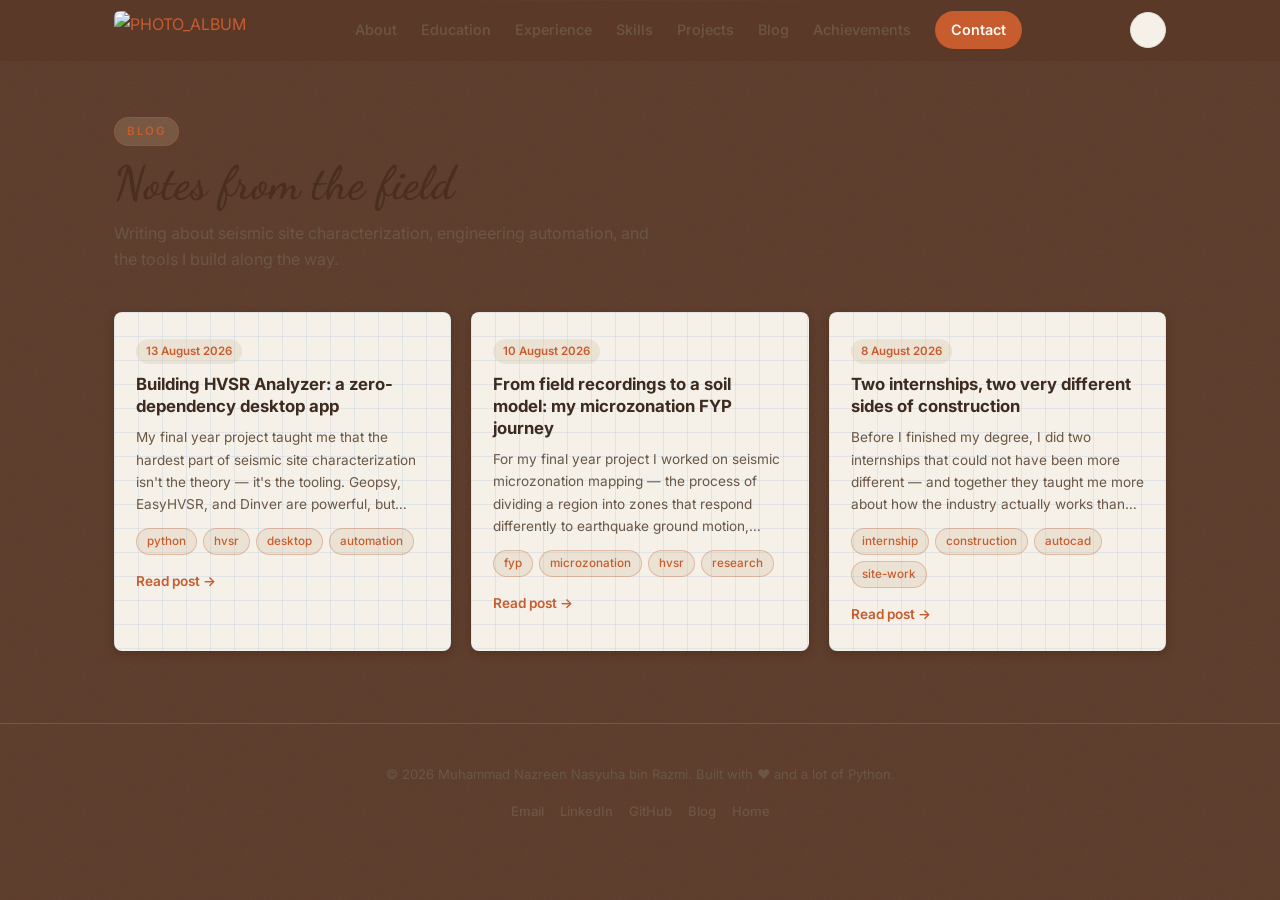
==== commit 7e2c7497: "change sum" ====
--- a/blog/index.html
+++ b/blog/index.html
@@ -10,7 +10,7 @@
   <link href="https://fonts.googleapis.com/css2?family=Dancing+Script:wght@500;600;700&family=Caveat:wght@500;600&family=Inter:wght@400;500;600;700&display=swap" rel="stylesheet" />
   <link rel="stylesheet" href="../style.css" />
 </head>
-<body data-theme="dark">
+<body data-theme="light">
   <header class="nav">
     <div class="nav-inner container">
 
@@ -100,7 +100,7 @@
       var body = document.body;
       var tt = document.getElementById("themeToggle");
       var saved = "dark";
-      try { saved = localStorage.getItem("nz-theme") || "dark"; } catch (e) {}
+      try { saved = localStorage.getItem("nz-theme") || "light"; } catch (e) {}
       body.setAttribute("data-theme", saved);
       if (tt) {
         tt.addEventListener("click", function () {
--- a/style.css
+++ b/style.css
@@ -1,11 +1,57 @@
 /* ============================================================
    Nazreen Razmi — Portfolio
-   "Morning / Midnight Collection" — clipboard & paper theme
-   Dark (Midnight) is the default; light (Morning) via toggle.
-   ============================================================ */
-
-/* ---------- Midnight Collection (default / dark) ---------- */
+   "Cappucino Collection" — warm wood, graph paper, scrapbook
+   Warm (Cappucino) is the default; cool (Midnight) via toggle.
+   ============================================================ */
+
+/* ---------- Cappucino Collection (default / warm) ---------- */
 :root {
+  --bg: #5b3a29;
+  --bg-alt: #4a2e1f;
+  --paper: #f5f0e8;
+  --paper-edge: #e8dfd2;
+  --paper-shadow: rgba(60, 30, 10, 0.35);
+
+  --ink: #3d2b1f;
+  --ink-dim: #6b5744;
+  --ink-faint: #9a876f;
+
+  --mist: #e8dfd2;
+  --soft: #c4a882;
+  --link: #c75c2e;
+  --link-hover: #a84820;
+  --heading: #4a2e1f;
+
+  --accent: #c75c2e;
+  --accent-text: #fff8f0;
+  --accent-glow: rgba(199, 92, 46, 0.25);
+
+  --wood: #7a5230;
+  --wood-dark: #5b3a29;
+  --wood-light: #9a7050;
+
+  --grid-line: rgba(120, 160, 210, 0.15);
+  --washi-pink: rgba(255, 150, 170, 0.55);
+  --washi-blue: rgba(130, 180, 230, 0.50);
+  --washi-yellow: rgba(255, 220, 100, 0.50);
+  --washi-green: rgba(140, 210, 160, 0.50);
+  --clip-color: #8a8a8a;
+  --clip-highlight: #b0b0b0;
+
+  --radius: 10px;
+  --radius-sm: 6px;
+  --maxw: 1100px;
+  --nav-h: 60px;
+
+  --noise: url("data:image/svg+xml,%3Csvg xmlns='http://www.w3.org/2000/svg' width='140' height='140'%3E%3Cfilter id='n'%3E%3CfeTurbulence type='fractalNoise' baseFrequency='0.8' numOctaves='3' stitchTiles='stitch'/%3E%3CfeColorMatrix type='saturate' values='0'/%3E%3C/filter%3E%3Crect width='140' height='140' filter='url(%23n)' opacity='0.06'/%3E%3C/svg%3E");
+  --graph-paper:
+    linear-gradient(var(--grid-line) 1px, transparent 1px),
+    linear-gradient(90deg, var(--grid-line) 1px, transparent 1px);
+  --graph-size: 24px 24px;
+}
+
+/* ---------- Midnight Collection (cool / dark) ---------- */
+[data-theme="dark"] {
   --bg: #0f121a;
   --bg-alt: #0b0e14;
   --paper: #1b2231;
@@ -30,54 +76,24 @@
   --wood-dark: #3a2d1e;
   --wood-light: #7a5f42;
 
-  --paper-tex: url("assets/textures/paper-photo-dark.jpg");
-  --wood-tex: url("assets/textures/wood-photo-dark.jpg");
-  --torn-tex: url("assets/textures/torn-edge.svg");
-
-  --radius: 14px;
-  --radius-sm: 9px;
-  --maxw: 1180px;
-  --nav-h: 68px;
-
-  /* subtle grain overlay */
+  --grid-line: rgba(143, 176, 212, 0.08);
+  --washi-pink: rgba(255, 105, 180, 0.25);
+  --washi-blue: rgba(100, 160, 230, 0.25);
+  --washi-yellow: rgba(255, 215, 0, 0.20);
+  --washi-green: rgba(100, 200, 140, 0.20);
+  --clip-color: #555;
+  --clip-highlight: #777;
+
   --noise: url("data:image/svg+xml,%3Csvg xmlns='http://www.w3.org/2000/svg' width='140' height='140'%3E%3Cfilter id='n'%3E%3CfeTurbulence type='fractalNoise' baseFrequency='0.9' numOctaves='2' stitchTiles='stitch'/%3E%3CfeColorMatrix type='saturate' values='0'/%3E%3C/filter%3E%3Crect width='140' height='140' filter='url(%23n)' opacity='0.05'/%3E%3C/svg%3E");
-  --dots: radial-gradient(circle, rgba(143, 176, 212, 0.14) 1px, transparent 1.6px);
-}
-
-/* ---------- Morning Collection (light) ---------- */
-[data-theme="light"] {
-  --bg: #faf6ec;
-  --bg-alt: #f2ecdd;
-  --paper: #fdfaf2;
-  --paper-edge: #efe7d6;
-  --paper-shadow: rgba(74, 60, 40, 0.16);
-
-  --ink: #3d4250;
-  --ink-dim: #62697c;
-  --ink-faint: #8b92a5;
-
-  --mist: #dbe7f0;
-  --soft: #9dbdd4;
-  --link: #4a6f8f;
-  --link-hover: #33485f;
-  --heading: #33485f;
-
-  --accent: #4a6f8f;
-  --accent-text: #fdfaf2;
-  --accent-glow: rgba(111, 150, 179, 0.35);
-
-  --wood: #8a6a4f;
-  --wood-dark: #6f5238;
-  --wood-light: #a3875f;
-
-  --paper-tex: url("assets/textures/paper-photo.jpg");
-  --wood-tex: url("assets/textures/wood-photo.jpg");
-  --torn-tex: url("assets/textures/torn-edge.svg");
-
-  --noise: url("data:image/svg+xml,%3Csvg xmlns='http://www.w3.org/2000/svg' width='140' height='140'%3E%3Cfilter id='n'%3E%3CfeTurbulence type='fractalNoise' baseFrequency='0.9' numOctaves='2' stitchTiles='stitch'/%3E%3CfeColorMatrix type='saturate' values='0'/%3E%3C/filter%3E%3Crect width='140' height='140' filter='url(%23n)' opacity='0.045'/%3E%3C/svg%3E");
-  --dots: radial-gradient(circle, rgba(74, 111, 143, 0.16) 1px, transparent 1.6px);
-}
-
+  --graph-paper:
+    linear-gradient(var(--grid-line) 1px, transparent 1px),
+    linear-gradient(90deg, var(--grid-line) 1px, transparent 1px);
+  --graph-size: 24px 24px;
+}
+
+/* ============================================================
+   RESET
+   ============================================================ */
 * {
   margin: 0;
   padding: 0;
@@ -96,7 +112,7 @@
   color: var(--ink);
   line-height: 1.65;
   -webkit-font-smoothing: antialiased;
-  transition: background-color 0.35s ease, color 0.35s ease;
+  transition: background-color 0.4s ease, color 0.4s ease;
 }
 
 h1, h2, h3 {
@@ -110,14 +126,9 @@
   text-decoration: none;
   transition: color 0.2s ease;
 }
-
-a:hover {
-  color: var(--link-hover);
-}
-
-img {
-  max-width: 100%;
-}
+a:hover { color: var(--link-hover); }
+
+img { max-width: 100%; }
 
 .container {
   max-width: var(--maxw);
@@ -125,39 +136,34 @@
   padding: 0 24px;
 }
 
-.accent {
-  color: var(--link);
-}
-
-/* Cursive script font for titles */
+.accent { color: var(--link); }
+
 .cursive {
   font-family: "Dancing Script", cursive;
   font-weight: 600;
   color: var(--heading);
   letter-spacing: 0.3px;
 }
-
 .cursive.big {
   font-size: clamp(2rem, 4.5vw, 2.9rem);
 }
 
-/* ---------- Navbar ---------- */
+/* ============================================================
+   NAVBAR
+   ============================================================ */
 .nav {
   position: fixed;
-  top: 0;
-  left: 0;
-  right: 0;
+  top: 0; left: 0; right: 0;
   z-index: 100;
-  background: color-mix(in srgb, var(--bg) 85%, transparent);
+  background: color-mix(in srgb, var(--bg) 88%, transparent);
   backdrop-filter: blur(10px);
   -webkit-backdrop-filter: blur(10px);
   border-bottom: 1px solid transparent;
   transition: border-color 0.3s ease, box-shadow 0.3s ease;
 }
-
 .nav.scrolled {
-  border-color: var(--paper-edge);
-  box-shadow: 0 4px 18px rgba(0, 0, 0, 0.12);
+  border-color: var(--wood-light);
+  box-shadow: 0 4px 18px rgba(0, 0, 0, 0.2);
 }
 
 .nav-inner {
@@ -172,49 +178,34 @@
   align-items: center;
   height: var(--nav-h);
 }
-
 .logo-img {
-  height: 42px;
+  height: 38px;
   width: auto;
-  border-radius: 8px;
-  transition: transform 0.25s ease, box-shadow 0.25s ease;
-  box-shadow: 0 2px 6px rgba(0, 0, 0, 0.2);
-}
-
-.logo:hover .logo-img {
-  transform: scale(1.06);
-  box-shadow: 0 4px 12px rgba(0, 0, 0, 0.3);
-}
+  border-radius: 6px;
+  transition: transform 0.25s ease;
+}
+.logo:hover .logo-img { transform: scale(1.06); }
 
 .nav-links {
   display: flex;
   align-items: center;
-  gap: 26px;
-}
-
+  gap: 24px;
+}
 .nav-links a {
   color: var(--ink-dim);
-  font-size: 0.92rem;
+  font-size: 0.9rem;
   font-weight: 500;
-  position: relative;
-}
-
-.nav-links a:hover {
-  color: var(--link-hover);
-}
-
-.nav-links a.active {
-  color: var(--link);
-}
+}
+.nav-links a:hover { color: var(--link-hover); }
+.nav-links a.active { color: var(--link); }
 
 .nav-links .nav-cta {
   color: var(--accent-text);
   background: var(--accent);
-  padding: 8px 18px;
+  padding: 7px 16px;
   border-radius: 999px;
   font-weight: 600;
 }
-
 .nav-links .nav-cta:hover {
   background: var(--link-hover);
   color: var(--accent-text);
@@ -223,7 +214,7 @@
 .nav-actions {
   display: flex;
   align-items: center;
-  gap: 12px;
+  gap: 10px;
 }
 
 /* theme toggle */
@@ -231,28 +222,23 @@
   display: flex;
   align-items: center;
   justify-content: center;
-  width: 38px;
-  height: 38px;
+  width: 36px; height: 36px;
   border-radius: 50%;
   background: var(--paper);
   border: 1px solid var(--paper-edge);
   cursor: pointer;
   font-size: 1rem;
-  transition: border-color 0.2s ease, transform 0.2s ease;
-}
-
+  transition: border-color 0.2s, transform 0.2s;
+}
 .theme-toggle:hover {
   border-color: var(--soft);
   transform: rotate(12deg);
 }
-
-.theme-icon {
-  display: none;
-}
-
-:root[data-theme="dark"] .theme-moon { display: inline; }
-:root[data-theme="light"] .theme-sun { display: inline; }
-
+.theme-icon { display: none; }
+:root[data-theme="light"] .theme-moon { display: inline; }
+:root[data-theme="dark"] .theme-sun { display: inline; }
+
+/* mobile hamburger */
 .nav-toggle {
   display: none;
   flex-direction: column;
@@ -262,239 +248,177 @@
   cursor: pointer;
   padding: 6px;
 }
-
 .nav-toggle span {
-  width: 24px;
-  height: 2px;
+  width: 22px; height: 2px;
   background: var(--ink);
   border-radius: 2px;
-  transition: transform 0.25s ease, opacity 0.25s ease;
-}
-
+  transition: transform 0.25s, opacity 0.25s;
+}
 .nav-toggle.open span:nth-child(1) { transform: translateY(7px) rotate(45deg); }
 .nav-toggle.open span:nth-child(2) { opacity: 0; }
 .nav-toggle.open span:nth-child(3) { transform: translateY(-7px) rotate(-45deg); }
 
 /* ============================================================
-   PORTFOLIO CANVAS — the two clipboards
-   ============================================================ */
-
+   PORTFOLIO CANVAS — wood board with two clipboards
+   ============================================================ */
 .portfolio-canvas {
   position: relative;
   min-height: 100vh;
-  padding: calc(var(--nav-h) + 56px) 24px 90px;
+  padding: calc(var(--nav-h) + 40px) 24px 80px;
   overflow: hidden;
 }
 
-/* ---------- Canvas background (paper + motifs) ---------- */
+/* background: warm wood grain + graph paper overlay */
 .canvas-bg {
   position: absolute;
   inset: 0;
   pointer-events: none;
+  background-color: var(--bg);
   background-image:
-    var(--dots),
-    linear-gradient(160deg, color-mix(in srgb, var(--soft) 30%, transparent), transparent 55%);
-  background-size: 22px 22px, cover;
-}
-
+    var(--graph-paper),
+    repeating-linear-gradient(
+      0deg,
+      rgba(0,0,0,0.03) 0px,
+      transparent 1px,
+      transparent 3px
+    ),
+    repeating-linear-gradient(
+      90deg,
+      rgba(0,0,0,0.02) 0px,
+      transparent 1px,
+      transparent 5px
+    );
+  background-size: var(--graph-size), 3px 3px, 5px 5px;
+}
 .canvas-bg::before {
   content: "";
   position: absolute;
   inset: 0;
-  background: var(--noise);
-  opacity: 0.7;
-}
-
-/* waxing crescent moon */
-.moon {
-  position: absolute;
-  top: 110px;
-  right: 12%;
-  width: 90px;
-  height: 90px;
-  border-radius: 50%;
-  background: radial-gradient(circle at 32% 48%, transparent 0 40%, var(--soft) 42% 100%);
-  opacity: 0.45;
-}
-
-/* soft clouds */
-.cloud {
-  position: absolute;
-  border-radius: 50%;
-  background: color-mix(in srgb, var(--soft) 26%, transparent);
-  filter: blur(2px);
-}
-
-.cloud::before,
-.cloud::after {
-  content: "";
-  position: absolute;
-  border-radius: 50%;
-  background: inherit;
-}
-
-.cloud-1 { width: 150px; height: 54px; top: 250px; left: 8%; }
-.cloud-1::before { width: 90px; height: 90px; top: -45px; left: 12px; }
-.cloud-1::after { width: 70px; height: 70px; top: -28px; right: 14px; }
-
-.cloud-2 { width: 120px; height: 44px; bottom: 120px; right: 6%; }
-.cloud-2::before { width: 70px; height: 70px; top: -36px; left: 10px; }
-.cloud-2::after { width: 55px; height: 55px; top: -22px; right: 12px; }
-
-/* ---------- Clipboard base ---------- */
+  background:
+    radial-gradient(ellipse at 20% 10%, rgba(160,120,60,0.15) 0%, transparent 50%),
+    radial-gradient(ellipse at 80% 90%, rgba(60,30,10,0.3) 0%, transparent 50%);
+}
+
+/* ============================================================
+   CLIPBOARDS
+   ============================================================ */
 .clipboard {
   position: relative;
-  width: 46%;
-  background-image: var(--wood-tex);
-  background-size: cover;
-  background-position: center;
-  border-radius: 12px;
+  width: 47%;
+  background: var(--bg);
+  border-radius: 10px;
+  border: 3px solid var(--wood);
   box-shadow:
-    inset 0 2px 6px rgba(255, 244, 224, 0.18),
-    inset 0 -5px 12px rgba(0, 0, 0, 0.35),
-    0 18px 40px rgba(0, 0, 0, 0.4);
-  padding: 46px 26px 34px;
-}
-
-[data-theme="light"] .clipboard {
-  box-shadow:
-    inset 0 2px 6px rgba(255, 244, 224, 0.25),
-    inset 0 -5px 12px rgba(0, 0, 0, 0.25),
-    0 18px 40px rgba(74, 60, 40, 0.35);
-}
-
-/* wood grain + vignette overlay */
+    inset 0 2px 8px rgba(255,240,200,0.12),
+    inset 0 -4px 10px rgba(0,0,0,0.25),
+    0 16px 40px rgba(0,0,0,0.35);
+  padding: 40px 22px 30px;
+}
+
+/* wood grain overlay */
 .wood-grain {
   position: absolute;
   inset: 0;
   border-radius: inherit;
   background:
-    repeating-linear-gradient(90deg, rgba(0, 0, 0, 0.06) 0 1px, transparent 1px 9px),
-    radial-gradient(ellipse at 30% 18%, rgba(255, 244, 224, 0.1), transparent 50%),
-    radial-gradient(ellipse at 50% 110%, rgba(0, 0, 0, 0.28), transparent 60%);
+    repeating-linear-gradient(87deg, rgba(0,0,0,0.05) 0 1px, transparent 1px 8px),
+    radial-gradient(ellipse at 30% 15%, rgba(255,240,200,0.08), transparent 50%);
   pointer-events: none;
 }
 
-/* metal clip on top */
+/* top clip (metal) */
 .clip {
   position: absolute;
   z-index: 5;
-  background: linear-gradient(180deg, #cdd6df, var(--soft) 55%, color-mix(in srgb, var(--wood-dark) 45%, #26303e));
-  box-shadow: 0 4px 8px rgba(0, 0, 0, 0.4);
-}
-
+  background: linear-gradient(180deg, var(--clip-highlight), var(--clip-color) 60%, #666);
+  box-shadow: 0 3px 6px rgba(0,0,0,0.4);
+}
 .top-clip {
-  top: -20px;
-  left: 50%;
+  top: -18px; left: 50%;
   transform: translateX(-50%);
-  width: 84px;
-  height: 44px;
-  border-radius: 12px 12px 8px 8px;
-}
-
+  width: 76px; height: 40px;
+  border-radius: 10px 10px 6px 6px;
+}
 .top-clip::after {
   content: "";
   position: absolute;
-  top: 8px;
-  left: 12px;
-  right: 12px;
-  height: 5px;
+  top: 7px; left: 10px; right: 10px;
+  height: 4px;
   border-radius: 4px;
-  background: rgba(0, 0, 0, 0.28);
-}
-
-/* small rivets on the top clip */
+  background: rgba(0,0,0,0.22);
+}
 .top-clip::before {
   content: "";
   position: absolute;
-  bottom: 6px;
-  left: 12px;
-  width: 6px;
-  height: 6px;
+  bottom: 5px; left: 10px;
+  width: 5px; height: 5px;
   border-radius: 50%;
-  background: rgba(0, 0, 0, 0.3);
-  box-shadow: 56px 0 0 rgba(0, 0, 0, 0.3);
-}
-
-/* large industrial binder clip on the right */
+  background: rgba(0,0,0,0.25);
+  box-shadow: 50px 0 0 rgba(0,0,0,0.25);
+}
+
 .binder-clip {
-  top: -24px;
-  right: 26px;
-  width: 64px;
-  height: 52px;
-  border-radius: 8px;
-  background: linear-gradient(180deg, #aeb6c0, #7d8796 55%, #5d6673);
-  clip-path: polygon(0 0, 100% 0, 84% 100%, 16% 100%);
-}
-
+  top: -22px; right: 24px;
+  width: 58px; height: 48px;
+  border-radius: 6px;
+  background: linear-gradient(180deg, #b0b8c0, #7a8290 55%, #5a6270);
+  clip-path: polygon(0 0, 100% 0, 82% 100%, 18% 100%);
+}
 .binder-clip::after {
   content: "";
   position: absolute;
-  bottom: -6px;
-  left: 10px;
-  right: 10px;
-  height: 8px;
-  background: linear-gradient(180deg, #8b939f, #5d6673);
-  border-radius: 0 0 4px 4px;
-}
-
-/* ---------- Paper sheets ---------- */
+  bottom: -5px; left: 8px; right: 8px;
+  height: 7px;
+  background: linear-gradient(180deg, #8a9098, #5a6270);
+  border-radius: 0 0 3px 3px;
+}
+
+/* ============================================================
+   PAPER SHEETS
+   ============================================================ */
 .paper {
   position: relative;
   background-color: var(--paper);
-  background-image: var(--paper-tex);
-  background-size: cover;
-  border-radius: 6px;
+  background-image: var(--graph-paper);
+  background-size: var(--graph-size);
+  border-radius: 4px;
   box-shadow:
     0 2px 4px var(--paper-shadow),
-    0 12px 24px var(--paper-shadow);
-  padding: 30px 28px;
-  margin-bottom: 26px;
-  transition: background-color 0.35s ease, box-shadow 0.35s ease;
-}
-
-.paper:last-child {
-  margin-bottom: 0;
-}
+    0 10px 20px var(--paper-shadow);
+  padding: 28px 24px;
+  margin-bottom: 22px;
+  transition: background-color 0.4s, box-shadow 0.4s;
+}
+.paper:last-child { margin-bottom: 0; }
 
 /* ============================================================
    LEFT CLIPBOARD — intro + contact
    ============================================================ */
-
-.left-clipboard {
-  float: left;
-  z-index: 1;
-}
-
-/* ---------- Polaroid ---------- */
+.left-clipboard { float: left; z-index: 1; }
+
+/* Polaroid */
 .polaroid {
   position: relative;
-  background: var(--paper);
-  background-image: var(--paper-tex);
-  background-size: cover;
-  padding: 12px 12px 10px;
+  background: #fff;
+  padding: 10px 10px 36px;
   box-shadow:
-    0 6px 16px var(--paper-shadow),
-    0 14px 30px rgba(0, 0, 0, 0.3);
-  transform: rotate(-2deg);
-  margin: 0 auto 26px;
-  width: min(240px, 100%);
-  border: 1px solid var(--paper-edge);
-  transition: background-color 0.35s ease;
-}
+    0 4px 12px var(--paper-shadow),
+    0 12px 28px rgba(0,0,0,0.25);
+  transform: rotate(-2.5deg);
+  margin: 0 auto 24px;
+  width: min(220px, 100%);
+}
+[data-theme="dark"] .polaroid { background: var(--paper); }
 
 /* washi tape */
 .polaroid::before {
   content: "";
   position: absolute;
-  top: -10px;
-  left: 50%;
-  width: 64px;
-  height: 20px;
-  transform: translateX(-50%) rotate(-3deg);
-  background: color-mix(in srgb, var(--soft) 55%, var(--paper));
-  box-shadow: 0 2px 3px rgba(0, 0, 0, 0.18);
-  opacity: 0.9;
+  top: -10px; left: 50%;
+  width: 56px; height: 18px;
+  transform: translateX(-50%) rotate(-2deg);
+  background: var(--washi-pink);
+  box-shadow: 0 1px 3px rgba(0,0,0,0.12);
 }
 
 .polaroid img {
@@ -502,43 +426,41 @@
   width: 100%;
   aspect-ratio: 1 / 1;
   object-fit: cover;
-  border-radius: 2px;
   background: var(--mist);
 }
 
 .polaroid-caption {
-  margin-top: 8px;
+  position: absolute;
+  bottom: 8px; left: 0; right: 0;
   text-align: center;
   font-family: "Caveat", cursive;
-  font-size: 1.05rem;
-  color: var(--heading);
-}
-
-/* ---------- Intro ---------- */
-.intro-paper {
-  text-align: left;
-}
+  font-size: 0.95rem;
+  color: var(--ink-dim);
+}
+
+/* intro */
+.intro-paper { text-align: left; }
 
 .intro-script {
   font-family: "Dancing Script", cursive;
-  font-size: 1.6rem;
+  font-size: 1.5rem;
   color: var(--soft);
   margin-bottom: 2px;
 }
 
 .intro-name {
-  font-size: clamp(1.9rem, 3.4vw, 2.6rem);
+  font-size: clamp(1.8rem, 3.2vw, 2.4rem);
   font-weight: 700;
   color: var(--ink);
   letter-spacing: -0.5px;
-  margin-bottom: 8px;
+  margin-bottom: 6px;
 }
 
 .intro-role {
-  font-size: 1rem;
+  font-size: 0.95rem;
   color: var(--ink-dim);
   font-weight: 500;
-  margin-bottom: 14px;
+  margin-bottom: 12px;
 }
 
 .rotator {
@@ -546,13 +468,11 @@
   font-weight: 600;
   display: inline-block;
 }
-
 .rotator::after {
   content: "|";
   animation: blink 0.9s step-end infinite;
   color: var(--soft);
 }
-
 @keyframes blink {
   0%, 100% { opacity: 1; }
   50% { opacity: 0; }
@@ -560,1471 +480,1063 @@
 
 .intro-bio {
   color: var(--ink-dim);
-  font-size: 0.95rem;
-}
-
-/* ---------- Torn paper contact ---------- */
+  font-size: 0.92rem;
+}
+
+/* contact paper — torn bottom */
 .contact-paper {
   background: linear-gradient(180deg, var(--mist), var(--soft));
-  background-image: var(--paper-tex);
-  background-size: cover;
-  border-radius: 6px 6px 0 0;
-  padding-bottom: 40px;
-  margin-bottom: 8px;
-}
-
-/* jagged torn bottom edge (masked SVG strip, hangs below the sheet) */
+  background-image: var(--graph-paper);
+  background-size: var(--graph-size);
+  border-radius: 4px 4px 0 0;
+  padding-bottom: 36px;
+  margin-bottom: 6px;
+}
 .contact-paper::after {
   content: "";
   position: absolute;
-  bottom: -12px;
-  left: 0;
-  right: 0;
-  height: 26px;
-  background: linear-gradient(180deg, var(--soft), color-mix(in srgb, var(--soft) 80%, var(--bg)));
-  -webkit-mask-image: var(--torn-tex);
-  mask-image: var(--torn-tex);
-  -webkit-mask-size: 240px 100%;
-  mask-size: 240px 100%;
-  -webkit-mask-repeat: repeat-x;
-  mask-repeat: repeat-x;
+  bottom: -10px; left: 0; right: 0;
+  height: 22px;
+  background: linear-gradient(180deg, var(--soft), color-mix(in srgb, var(--soft) 70%, var(--bg)));
+  clip-path: polygon(
+    0% 0%, 4% 55%, 8% 10%, 12% 60%, 16% 20%, 20% 65%, 24% 15%, 28% 55%,
+    32% 10%, 36% 60%, 40% 25%, 44% 55%, 48% 5%, 52% 50%, 56% 15%, 60% 60%,
+    64% 20%, 68% 55%, 72% 10%, 76% 65%, 80% 15%, 84% 55%, 88% 25%, 92% 60%,
+    96% 10%, 100% 50%, 100% 100%, 0% 100%
+  );
   pointer-events: none;
 }
 
 .contact-paper .paper-heading {
   color: var(--heading);
-  margin-bottom: 14px;
-}
-
-.paper-heading {
-  font-size: 1.7rem;
-}
+  margin-bottom: 12px;
+}
+.paper-heading { font-size: 1.6rem; }
 
 .contact-list {
   display: flex;
   flex-direction: column;
   gap: 2px;
 }
-
 .contact-item {
   display: flex;
   align-items: center;
-  gap: 12px;
-  padding: 9px 0;
-  border-bottom: 1px dashed color-mix(in srgb, var(--link) 45%, transparent);
-}
-
-.contact-item:last-child {
-  border-bottom: none;
-}
+  gap: 10px;
+  padding: 8px 0;
+  border-bottom: 1px dashed color-mix(in srgb, var(--link) 35%, transparent);
+}
+.contact-item:last-child { border-bottom: none; }
 
 .contact-icon {
   flex-shrink: 0;
-  width: 30px;
-  height: 30px;
+  width: 28px; height: 28px;
   display: flex;
   align-items: center;
   justify-content: center;
   color: var(--link);
-  background: color-mix(in srgb, var(--paper) 55%, transparent);
+  background: color-mix(in srgb, var(--paper) 50%, transparent);
+  border-radius: 6px;
+}
+.contact-icon svg { width: 15px; height: 15px; }
+
+.contact-text { flex: 1; min-width: 0; }
+.contact-text small {
+  display: block;
+  font-size: 0.65rem;
+  text-transform: uppercase;
+  letter-spacing: 1px;
+  color: var(--link);
+  opacity: 0.7;
+}
+.contact-text strong {
+  display: block;
+  font-size: 0.82rem;
+  color: var(--heading);
+  font-weight: 600;
+  word-break: break-word;
+}
+
+.copy-btn {
+  flex-shrink: 0;
+  width: 26px; height: 26px;
+  border-radius: 50%;
+  border: 1px solid color-mix(in srgb, var(--link) 45%, transparent);
+  background: color-mix(in srgb, var(--paper) 40%, transparent);
+  color: var(--link);
+  font-size: 0.85rem;
+  cursor: pointer;
+  transition: transform 0.2s, background 0.2s;
+}
+.copy-btn:hover {
+  background: var(--paper);
+  transform: scale(1.1);
+}
+
+/* socials */
+.socials {
+  display: flex;
+  gap: 10px;
+  margin-top: 16px;
+}
+.social-link {
+  width: 38px; height: 38px;
+  border-radius: 50%;
+  display: flex;
+  align-items: center;
+  justify-content: center;
+  color: var(--accent-text);
+  background: var(--accent);
+  transition: transform 0.25s, background 0.25s;
+}
+.social-link svg { width: 17px; height: 17px; }
+.social-link:hover {
+  transform: translateY(-3px) rotate(-4deg);
+  background: var(--link-hover);
+  color: var(--accent-text);
+}
+
+.toast {
+  position: absolute;
+  bottom: 30px; right: 20px;
+  background: var(--ink);
+  color: var(--paper);
+  font-size: 0.75rem;
+  font-weight: 600;
+  padding: 5px 11px;
+  border-radius: 999px;
+  opacity: 0;
+  transform: translateY(6px);
+  transition: opacity 0.25s, transform 0.25s;
+  pointer-events: none;
+  z-index: 6;
+}
+.toast.show { opacity: 1; transform: translateY(0); }
+
+/* ============================================================
+   RIGHT CLIPBOARD — projects + experience + tools
+   ============================================================ */
+.right-clipboard {
+  float: right;
+  z-index: 2;
+  margin-top: 50px;
+}
+
+.paper-head {
+  display: flex;
+  justify-content: space-between;
+  align-items: flex-start;
+  gap: 12px;
+  flex-wrap: wrap;
+  margin-bottom: 4px;
+}
+
+.projects-paper .paper-heading,
+.exp-paper > h2,
+.tools-paper > h2 {
+  font-size: 1.8rem;
+  margin-bottom: 6px;
+}
+
+/* filter chips */
+.filter-bar {
+  display: flex;
+  flex-wrap: wrap;
+  gap: 6px;
+  margin-bottom: 16px;
+}
+.filter-chip {
+  font-family: inherit;
+  font-size: 0.75rem;
+  font-weight: 600;
+  color: var(--link);
+  background: color-mix(in srgb, var(--paper) 75%, var(--soft));
+  border: 1px solid color-mix(in srgb, var(--link) 35%, transparent);
+  border-radius: 999px;
+  padding: 5px 12px;
+  cursor: pointer;
+  transition: color 0.2s, border-color 0.2s, background 0.2s;
+}
+.filter-chip:hover { border-color: var(--link); }
+.filter-chip.active {
+  background: var(--accent);
+  border-color: var(--accent);
+  color: var(--accent-text);
+}
+
+/* project tiles */
+.project-grid {
+  display: grid;
+  grid-template-columns: 1fr 1fr;
+  gap: 14px;
+}
+.project-tile {
+  display: flex;
+  flex-direction: column;
+  align-items: flex-start;
+  text-align: left;
+  background: var(--paper);
+  border: 1px solid var(--paper-edge);
+  border-radius: 6px;
+  padding: 0;
+  cursor: pointer;
+  overflow: hidden;
+  box-shadow: 0 3px 8px var(--paper-shadow);
+  transition: transform 0.25s, box-shadow 0.25s;
+  font-family: inherit;
+}
+.project-tile:hover {
+  transform: translateY(-3px) rotate(-0.5deg);
+  box-shadow: 0 8px 18px var(--paper-shadow);
+}
+.project-tile.hidden { display: none; }
+
+.tile-art {
+  display: flex;
+  align-items: center;
+  justify-content: center;
+  width: 100%;
+  height: 96px;
+  font-size: 2.2rem;
+  border-bottom: 1px solid var(--paper-edge);
+}
+.tile-fyp { background: linear-gradient(135deg, var(--mist), color-mix(in srgb, var(--mist) 70%, var(--soft))); }
+.tile-hvsr { background: linear-gradient(135deg, color-mix(in srgb, var(--mist) 60%, var(--paper)), var(--mist)); }
+.tile-ultcalc { background: linear-gradient(135deg, color-mix(in srgb, var(--paper) 80%, var(--soft)), var(--mist)); }
+.tile-idp { background: linear-gradient(135deg, color-mix(in srgb, var(--mist) 80%, var(--bg)), var(--soft)); }
+
+.tile-title {
+  font-family: "Dancing Script", cursive;
+  font-size: 1.15rem;
+  font-weight: 600;
+  color: var(--heading);
+  padding: 8px 12px 2px;
+  line-height: 1.15;
+}
+.tile-tag {
+  font-size: 0.7rem;
+  color: var(--ink-faint);
+  text-transform: uppercase;
+  letter-spacing: 0.7px;
+  padding: 0 12px 10px;
+}
+
+/* experience */
+.exp-list {
+  display: flex;
+  flex-direction: column;
+  gap: 12px;
+  margin-top: 8px;
+}
+.exp-item {
+  border-left: 3px solid var(--soft);
+  padding: 4px 0 4px 14px;
+}
+.exp-head {
+  display: flex;
+  justify-content: space-between;
+  align-items: baseline;
+  gap: 8px;
+  flex-wrap: wrap;
+}
+.exp-head strong { font-size: 0.92rem; color: var(--ink); }
+.exp-date {
+  font-size: 0.72rem;
+  color: var(--link);
+  font-weight: 600;
+  white-space: nowrap;
+}
+.exp-org {
+  font-size: 0.8rem;
+  color: var(--link);
+  font-weight: 600;
+  margin: 2px 0 3px;
+}
+.exp-desc {
+  font-size: 0.82rem;
+  color: var(--ink-dim);
+}
+
+/* tools */
+.tools-grid {
+  display: grid;
+  grid-template-columns: repeat(auto-fill, minmax(88px, 1fr));
+  gap: 10px;
+  margin-top: 12px;
+}
+.tool-item {
+  position: relative;
+  display: flex;
+  flex-direction: column;
+  align-items: center;
+  gap: 5px;
+  background: var(--paper);
+  border: 1px solid var(--paper-edge);
   border-radius: 8px;
-}
-
-.contact-icon svg {
-  width: 16px;
-  height: 16px;
-}
-
-.contact-text {
-  flex: 1;
-  min-width: 0;
-}
-
-.contact-text small {
+  padding: 12px 6px 10px;
+  font-size: 0.72rem;
+  font-weight: 600;
+  color: var(--ink-dim);
+  cursor: default;
+  transition: transform 0.25s, box-shadow 0.25s;
+}
+.tool-item:hover {
+  transform: scale(1.06);
+  box-shadow: 0 6px 14px rgba(0,0,0,0.2);
+}
+.tool-item::after {
+  content: attr(data-tooltip);
+  position: absolute;
+  bottom: calc(100% + 6px);
+  left: 50%;
+  transform: translateX(-50%) translateY(4px);
+  background: var(--ink);
+  color: var(--paper);
+  font-size: 0.68rem;
+  font-weight: 500;
+  padding: 4px 9px;
+  border-radius: 5px;
+  white-space: nowrap;
+  opacity: 0;
+  visibility: hidden;
+  transition: opacity 0.2s, transform 0.2s;
+  z-index: 10;
+  pointer-events: none;
+}
+.tool-item:hover::after {
+  opacity: 1;
+  visibility: visible;
+  transform: translateX(-50%) translateY(0);
+}
+
+.tool-badge {
+  display: flex;
+  align-items: center;
+  justify-content: center;
+  width: 32px; height: 32px;
+  border-radius: 8px;
+  background: var(--soft);
+  color: var(--accent-text);
+  font-size: 0.75rem;
+  font-weight: 700;
+}
+
+/* ============================================================
+   SECTIONS BELOW THE CANVAS
+   ============================================================ */
+.section {
+  position: relative;
+  padding: 72px 0;
+}
+.section::before {
+  content: "";
+  position: absolute;
+  top: 0; left: 50%;
+  transform: translateX(-50%);
+  width: min(80%, 650px);
+  height: 1px;
+  background: linear-gradient(90deg, transparent, color-mix(in srgb, var(--soft) 50%, transparent), transparent);
+}
+
+.section-head { margin-bottom: 40px; }
+
+.section-tag {
+  display: inline-block;
+  font-size: 0.72rem;
+  font-weight: 600;
+  letter-spacing: 1.5px;
+  text-transform: uppercase;
+  color: var(--link);
+  background: color-mix(in srgb, var(--soft) 25%, transparent);
+  border: 1px solid color-mix(in srgb, var(--link) 30%, transparent);
+  padding: 4px 12px;
+  border-radius: 999px;
+  margin-bottom: 10px;
+}
+.section-head h2 { margin-bottom: 4px; }
+.section-sub {
+  color: var(--ink-dim);
+  margin-top: 8px;
+  max-width: 540px;
+}
+
+/* buttons */
+.btn {
+  display: inline-block;
+  padding: 11px 24px;
+  border-radius: 999px;
+  font-weight: 600;
+  font-size: 0.9rem;
+  transition: transform 0.2s, box-shadow 0.2s, background 0.2s, color 0.2s;
+  cursor: pointer;
+  font-family: inherit;
+}
+.btn-primary {
+  background: var(--accent);
+  color: var(--accent-text);
+  border: 1px solid var(--accent);
+  box-shadow: 0 5px 14px var(--accent-glow);
+}
+.btn-primary:hover {
+  background: var(--link-hover);
+  color: var(--accent-text);
+  transform: translateY(-2px);
+}
+.btn-ghost {
+  border: 1px solid color-mix(in srgb, var(--link) 45%, transparent);
+  color: var(--link);
+  background: transparent;
+}
+.btn-ghost:hover {
+  border-color: var(--link-hover);
+  color: var(--link-hover);
+  transform: translateY(-2px);
+}
+.btn-block { width: 100%; text-align: center; }
+
+.chip {
+  display: inline-block;
+  font-size: 0.73rem;
+  font-weight: 500;
+  color: var(--link);
+  background: color-mix(in srgb, var(--soft) 20%, transparent);
+  border: 1px solid color-mix(in srgb, var(--link) 30%, transparent);
+  padding: 3px 10px;
+  border-radius: 999px;
+}
+
+/* ============================================================
+   TIMELINE (Education)
+   ============================================================ */
+.timeline {
+  position: relative;
+  padding-left: 32px;
+  max-width: 760px;
+}
+.timeline::before {
+  content: "";
+  position: absolute;
+  left: 8px; top: 8px; bottom: 8px;
+  width: 2px;
+  background: linear-gradient(var(--soft), color-mix(in srgb, var(--soft) 30%, transparent));
+}
+.timeline-item {
+  position: relative;
+  margin-bottom: 28px;
+}
+.timeline-item:last-child { margin-bottom: 0; }
+
+.timeline-marker {
+  position: absolute;
+  left: -28px; top: 8px;
+  width: 12px; height: 12px;
+  border-radius: 50%;
+  background: var(--accent);
+  border: 2px solid var(--paper);
+  box-shadow: 0 0 0 3px color-mix(in srgb, var(--accent) 30%, transparent);
+}
+
+.timeline-card {
+  background: var(--paper);
+  background-image: var(--graph-paper);
+  background-size: var(--graph-size);
+  border-radius: 6px;
+  padding: 22px 22px 18px;
+  box-shadow: 0 3px 10px var(--paper-shadow);
+  transition: background-color 0.4s, box-shadow 0.4s;
+}
+
+.timeline-head {
+  display: flex;
+  justify-content: space-between;
+  align-items: baseline;
+  gap: 10px;
+  flex-wrap: wrap;
+  margin-bottom: 4px;
+}
+.timeline-head h3 { font-size: 1.05rem; }
+.timeline-date {
+  font-size: 0.75rem;
+  color: var(--link);
+  font-weight: 600;
+  white-space: nowrap;
+}
+.timeline-org {
+  font-size: 0.82rem;
+  color: var(--link);
+  font-weight: 600;
+  margin-bottom: 6px;
+}
+.timeline-body {
+  font-size: 0.88rem;
+  color: var(--ink-dim);
+  margin-bottom: 10px;
+}
+.timeline-tags {
+  display: flex;
+  flex-wrap: wrap;
+  gap: 6px;
+}
+
+/* ============================================================
+   ACHIEVEMENTS
+   ============================================================ */
+.ach-grid {
+  display: grid;
+  grid-template-columns: repeat(auto-fill, minmax(220px, 1fr));
+  gap: 18px;
+}
+.ach-card {
+  background: var(--paper);
+  background-image: var(--graph-paper);
+  background-size: var(--graph-size);
+  border-radius: 8px;
+  padding: 24px 20px;
+  text-align: center;
+  box-shadow: 0 3px 10px var(--paper-shadow);
+  transition: transform 0.25s, box-shadow 0.25s, background-color 0.4s;
+}
+.ach-card:hover {
+  transform: translateY(-4px);
+  box-shadow: 0 8px 20px var(--paper-shadow);
+}
+.ach-icon {
+  display: block;
+  font-size: 2rem;
+  margin-bottom: 10px;
+}
+.ach-card h3 { font-size: 1rem; margin-bottom: 4px; }
+.ach-card p { font-size: 0.82rem; color: var(--ink-dim); }
+
+/* ============================================================
+   BLOG
+   ============================================================ */
+.blog-grid {
+  display: grid;
+  grid-template-columns: repeat(auto-fill, minmax(300px, 1fr));
+  gap: 20px;
+}
+.blog-card {
+  background: var(--paper);
+  background-image: var(--graph-paper);
+  background-size: var(--graph-size);
+  border-radius: 8px;
+  padding: 24px 22px;
+  box-shadow: 0 3px 10px var(--paper-shadow);
+  transition: transform 0.25s, box-shadow 0.25s, background-color 0.4s;
+}
+.blog-card:hover {
+  transform: translateY(-3px);
+  box-shadow: 0 8px 20px var(--paper-shadow);
+}
+.blog-date {
+  display: inline-block;
+  font-size: 0.72rem;
+  font-weight: 600;
+  color: var(--link);
+  background: color-mix(in srgb, var(--soft) 20%, transparent);
+  padding: 3px 10px;
+  border-radius: 999px;
+  margin-bottom: 10px;
+}
+.blog-card h3 {
+  font-size: 1.05rem;
+  margin-bottom: 8px;
+  line-height: 1.3;
+}
+.blog-card h3 a { color: var(--ink); }
+.blog-card h3 a:hover { color: var(--link); }
+.blog-card p {
+  font-size: 0.85rem;
+  color: var(--ink-dim);
+  margin-bottom: 12px;
+  display: -webkit-box;
+  -webkit-line-clamp: 4;
+  -webkit-box-orient: vertical;
+  overflow: hidden;
+}
+.project-tags {
+  display: flex;
+  flex-wrap: wrap;
+  gap: 6px;
+  margin-bottom: 12px;
+}
+.read-more {
+  font-size: 0.85rem;
+  font-weight: 600;
+  color: var(--link);
+}
+.read-more:hover { color: var(--link-hover); }
+
+.teaser-more { text-align: center; margin-top: 32px; }
+
+/* ============================================================
+   CONTACT SECTION
+   ============================================================ */
+.contact-grid {
+  display: grid;
+  grid-template-columns: 1fr 1.3fr;
+  gap: 24px;
+  align-items: start;
+}
+.contact-info {
+  display: flex;
+  flex-direction: column;
+  gap: 12px;
+}
+.contact-row {
+  display: flex;
+  align-items: center;
+  gap: 12px;
+  padding: 14px 16px;
+  background: var(--paper);
+  background-image: var(--graph-paper);
+  background-size: var(--graph-size);
+  border-radius: 8px;
+  box-shadow: 0 2px 6px var(--paper-shadow);
+  transition: transform 0.2s, box-shadow 0.2s, background-color 0.4s;
+  color: var(--ink);
+}
+a.contact-row:hover {
+  transform: translateY(-2px);
+  box-shadow: 0 6px 14px var(--paper-shadow);
+  color: var(--ink);
+}
+.contact-row .contact-icon {
+  font-size: 1.3rem;
+  flex-shrink: 0;
+  width: 36px; height: 36px;
+  display: flex;
+  align-items: center;
+  justify-content: center;
+  background: color-mix(in srgb, var(--soft) 25%, transparent);
+  border-radius: 8px;
+}
+.contact-row span { font-size: 0.88rem; }
+.contact-row strong { color: var(--heading); }
+
+/* contact form */
+.contact-form {
+  background: var(--paper);
+  background-image: var(--graph-paper);
+  background-size: var(--graph-size);
+  border-radius: 8px;
+  padding: 28px 24px;
+  box-shadow: 0 3px 10px var(--paper-shadow);
+}
+.form-row {
+  display: grid;
+  grid-template-columns: 1fr 1fr;
+  gap: 14px;
+}
+.form-field {
+  margin-bottom: 14px;
+}
+.form-field label {
+  display: block;
+  font-size: 0.78rem;
+  font-weight: 600;
+  color: var(--heading);
+  margin-bottom: 5px;
+  text-transform: uppercase;
+  letter-spacing: 0.5px;
+}
+.form-field input,
+.form-field textarea {
+  width: 100%;
+  padding: 10px 14px;
+  border: 1px solid var(--paper-edge);
+  border-radius: 6px;
+  background: color-mix(in srgb, var(--paper) 70%, var(--bg));
+  color: var(--ink);
+  font-family: inherit;
+  font-size: 0.9rem;
+  transition: border-color 0.2s, box-shadow 0.2s;
+}
+.form-field input:focus,
+.form-field textarea:focus {
+  outline: none;
+  border-color: var(--accent);
+  box-shadow: 0 0 0 3px var(--accent-glow);
+}
+.form-field textarea { resize: vertical; }
+.form-note {
+  margin-top: 10px;
+  font-size: 0.82rem;
+  color: var(--ink-dim);
+  text-align: center;
+}
+.form-note.error { color: #d44; }
+
+/* ============================================================
+   FOOTER
+   ============================================================ */
+.footer {
+  padding: 40px 0;
+  text-align: center;
+  border-top: 1px solid color-mix(in srgb, var(--soft) 25%, transparent);
+}
+.footer-inner {
+  display: flex;
+  flex-direction: column;
+  align-items: center;
+  gap: 16px;
+}
+.footer p {
+  font-size: 0.82rem;
+  color: var(--ink-dim);
+}
+
+.mc-area {
+  display: flex;
+  align-items: center;
+  gap: 10px;
+}
+.minecraft-block {
+  width: 28px; height: 28px;
+  border: none;
+  background: none;
+  cursor: pointer;
+  padding: 0;
+  transition: transform 0.15s;
+}
+.minecraft-block:hover { transform: scale(1.15); }
+.minecraft-block svg { width: 100%; height: 100%; }
+
+.mc-hint {
+  font-size: 0.7rem;
+  color: var(--ink-faint);
+  line-height: 1.3;
+  text-align: left;
+}
+
+.footer-links {
+  display: flex;
+  flex-wrap: wrap;
+  justify-content: center;
+  gap: 16px;
+}
+.footer-links a {
+  font-size: 0.82rem;
+  color: var(--ink-dim);
+  font-weight: 500;
+}
+.footer-links a:hover { color: var(--link); }
+
+/* ============================================================
+   PROJECT MODAL
+   ============================================================ */
+.modal-overlay {
+  position: fixed;
+  inset: 0;
+  background: rgba(0,0,0,0.6);
+  backdrop-filter: blur(4px);
+  -webkit-backdrop-filter: blur(4px);
+  display: flex;
+  align-items: center;
+  justify-content: center;
+  z-index: 200;
+  padding: 24px;
+}
+.modal-overlay[hidden] { display: none; }
+
+.modal {
+  background: var(--paper);
+  background-image: var(--graph-paper);
+  background-size: var(--graph-size);
+  border-radius: 12px;
+  padding: 32px 28px;
+  max-width: 560px;
+  width: 100%;
+  position: relative;
+  box-shadow: 0 20px 50px rgba(0,0,0,0.4);
+  max-height: 80vh;
+  overflow-y: auto;
+}
+
+.modal-close {
+  position: absolute;
+  top: 14px; right: 14px;
+  width: 32px; height: 32px;
+  border-radius: 50%;
+  border: 1px solid var(--paper-edge);
+  background: var(--paper);
+  color: var(--ink-dim);
+  font-size: 1rem;
+  cursor: pointer;
+  display: flex;
+  align-items: center;
+  justify-content: center;
+  transition: background 0.2s, color 0.2s;
+}
+.modal-close:hover { background: var(--soft); color: var(--accent-text); }
+
+.modal-icon {
+  display: block;
+  font-size: 2.5rem;
+  margin-bottom: 12px;
+}
+.modal-title {
+  font-size: 1.3rem;
+  margin-bottom: 10px;
+  color: var(--heading);
+}
+.modal-desc {
+  font-size: 0.9rem;
+  color: var(--ink-dim);
+  margin-bottom: 16px;
+  line-height: 1.6;
+}
+.modal-points {
+  list-style: none;
+  padding: 0;
+  margin-bottom: 16px;
+}
+.modal-points li {
+  position: relative;
+  padding-left: 18px;
+  margin-bottom: 8px;
+  font-size: 0.88rem;
+  color: var(--ink-dim);
+}
+.modal-points li::before {
+  content: "▸";
+  position: absolute;
+  left: 0;
+  color: var(--link);
+  font-weight: 700;
+}
+.modal-tags {
+  display: flex;
+  flex-wrap: wrap;
+  gap: 6px;
+  margin-bottom: 14px;
+}
+.modal-links {
+  display: flex;
+  gap: 10px;
+}
+.modal-links a {
+  display: inline-block;
+  padding: 6px 14px;
+  border-radius: 999px;
+  font-size: 0.82rem;
+  font-weight: 600;
+  border: 1px solid var(--accent);
+  color: var(--accent);
+  transition: background 0.2s, color 0.2s;
+}
+.modal-links a:hover {
+  background: var(--accent);
+  color: var(--accent-text);
+}
+
+/* ============================================================
+   BACK TO TOP
+   ============================================================ */
+.to-top {
+  position: fixed;
+  bottom: 28px; right: 28px;
+  width: 42px; height: 42px;
+  border-radius: 50%;
+  border: none;
+  background: var(--accent);
+  color: var(--accent-text);
+  font-size: 1.2rem;
+  cursor: pointer;
+  box-shadow: 0 4px 12px var(--accent-glow);
+  opacity: 0;
+  visibility: hidden;
+  transform: translateY(8px);
+  transition: opacity 0.3s, visibility 0.3s, transform 0.3s;
+  z-index: 90;
+}
+.to-top.visible {
+  opacity: 1;
+  visibility: visible;
+  transform: translateY(0);
+}
+.to-top:hover { transform: translateY(-2px); }
+
+/* ============================================================
+   GAME TOAST + ACHIEVEMENT POPUP
+   ============================================================ */
+.game-toast {
+  position: fixed;
+  bottom: 80px; left: 50%;
+  transform: translateX(-50%) translateY(10px);
+  background: var(--ink);
+  color: var(--paper);
+  padding: 10px 20px;
+  border-radius: 999px;
+  font-size: 0.85rem;
+  font-weight: 600;
+  opacity: 0;
+  visibility: hidden;
+  transition: opacity 0.3s, transform 0.3s, visibility 0.3s;
+  z-index: 150;
+  white-space: nowrap;
+}
+.game-toast.show {
+  opacity: 1;
+  visibility: visible;
+  transform: translateX(-50%) translateY(0);
+}
+
+.achievement-popup {
+  position: fixed;
+  bottom: 28px; left: 50%;
+  transform: translateX(-50%) translateY(20px);
+  background: var(--paper);
+  border: 2px solid var(--accent);
+  border-radius: 10px;
+  padding: 12px 20px;
+  display: flex;
+  align-items: center;
+  gap: 10px;
+  opacity: 0;
+  visibility: hidden;
+  transition: opacity 0.35s, transform 0.35s, visibility 0.35s;
+  z-index: 160;
+  box-shadow: 0 8px 24px rgba(0,0,0,0.3);
+}
+.achievement-popup.show {
+  opacity: 1;
+  visibility: visible;
+  transform: translateX(-50%) translateY(0);
+}
+.ach-ico { font-size: 1.6rem; }
+.ach-txt small {
   display: block;
   font-size: 0.68rem;
   text-transform: uppercase;
   letter-spacing: 1px;
-  color: var(--link);
-  opacity: 0.75;
-}
-
-.contact-text strong {
-  display: block;
-  font-size: 0.85rem;
+  color: var(--ink-faint);
+}
+.ach-txt strong {
+  font-size: 0.95rem;
   color: var(--heading);
-  font-weight: 600;
-  word-break: break-word;
-}
-
-.copy-btn {
-  flex-shrink: 0;
-  width: 28px;
-  height: 28px;
-  border-radius: 50%;
-  border: 1px solid color-mix(in srgb, var(--link) 55%, transparent);
-  background: color-mix(in srgb, var(--paper) 45%, transparent);
-  color: var(--link);
-  font-size: 0.9rem;
-  cursor: pointer;
-  transition: transform 0.2s ease, background 0.2s ease;
-}
-
-.copy-btn:hover {
-  background: var(--paper);
-  transform: scale(1.12);
-}
-
-/* ---------- Socials ---------- */
-.socials {
-  display: flex;
-  gap: 12px;
-  margin-top: 18px;
-}
-
-.social-link {
-  width: 40px;
-  height: 40px;
-  border-radius: 50%;
-  display: flex;
-  align-items: center;
-  justify-content: center;
-  color: var(--accent-text);
-  background: var(--accent);
-  transition: transform 0.25s ease, background 0.25s ease;
-}
-
-.social-link svg {
-  width: 18px;
-  height: 18px;
-}
-
-.social-link:hover {
-  transform: translateY(-3px) rotate(-4deg);
-  background: var(--link-hover);
-  color: var(--accent-text);
-}
-
-/* copy toast */
-.toast {
-  position: absolute;
-  bottom: 34px;
-  right: 24px;
-  background: var(--ink);
-  color: var(--paper);
-  font-size: 0.78rem;
-  font-weight: 600;
-  padding: 6px 12px;
-  border-radius: 999px;
-  opacity: 0;
-  transform: translateY(6px);
-  transition: opacity 0.25s ease, transform 0.25s ease;
-  pointer-events: none;
-  z-index: 6;
-}
-
-.toast.show {
-  opacity: 1;
-  transform: translateY(0);
-}
-
-/* ============================================================
-   RIGHT CLIPBOARD — projects + experience + tools
-   ============================================================ */
-
-.right-clipboard {
-  float: right;
-  z-index: 2;
-  margin-top: 60px;
-}
-
-.paper-head {
-  display: flex;
-  justify-content: space-between;
-  align-items: flex-start;
-  gap: 14px;
-  flex-wrap: wrap;
-  margin-bottom: 4px;
-}
-
-.projects-paper .paper-heading,
-.exp-paper > h2,
-.tools-paper > h2 {
-  font-size: 1.9rem;
-  margin-bottom: 6px;
-}
-
-/* ---------- Filter chips ---------- */
-.filter-bar {
-  display: flex;
-  flex-wrap: wrap;
-  gap: 8px;
-  margin-bottom: 18px;
-}
-
-.filter-chip {
-  font-family: inherit;
-  font-size: 0.78rem;
-  font-weight: 600;
-  color: var(--link);
-  background: color-mix(in srgb, var(--paper) 80%, var(--soft));
-  border: 1px solid color-mix(in srgb, var(--link) 40%, transparent);
-  border-radius: 999px;
-  padding: 6px 14px;
-  cursor: pointer;
-  transition: color 0.2s ease, border-color 0.2s ease, background 0.2s ease;
-}
-
-.filter-chip:hover {
-  border-color: var(--link);
-}
-
-.filter-chip.active {
-  background: var(--accent);
-  border-color: var(--accent);
-  color: var(--accent-text);
-}
-
-/* ---------- Project tiles ---------- */
-.project-grid {
-  display: grid;
-  grid-template-columns: 1fr 1fr;
-  gap: 16px;
-}
-
-.project-tile {
-  display: flex;
-  flex-direction: column;
-  align-items: flex-start;
-  text-align: left;
-  background: var(--paper);
-  background-image: var(--paper-tex);
-  background-size: cover;
-  border: 1px solid var(--paper-edge);
-  border-radius: 8px;
-  padding: 0;
-  cursor: pointer;
-  overflow: hidden;
-  box-shadow: 0 3px 8px var(--paper-shadow);
-  transition: transform 0.25s ease, box-shadow 0.25s ease;
-  font-family: inherit;
-}
-
-.project-tile:hover {
-  transform: translateY(-4px) rotate(-0.5deg);
-  box-shadow: 0 10px 22px var(--paper-shadow);
-}
-
-.project-tile.hidden {
-  display: none;
-}
-
-.tile-art {
-  display: flex;
-  align-items: center;
-  justify-content: center;
-  width: 100%;
-  height: 108px;
-  font-size: 2.4rem;
-  border-bottom: 1px solid var(--paper-edge);
-}
-
-.tile-fyp { background: linear-gradient(135deg, var(--mist), color-mix(in srgb, var(--mist) 70%, var(--soft))); }
-.tile-hvsr { background: linear-gradient(135deg, color-mix(in srgb, var(--mist) 60%, var(--paper)), var(--mist)); }
-.tile-ultcalc { background: linear-gradient(135deg, color-mix(in srgb, var(--paper) 80%, var(--soft)), var(--mist)); }
-.tile-idp { background: linear-gradient(135deg, color-mix(in srgb, var(--mist) 80%, var(--bg)), var(--soft)); }
-
-.tile-title {
-  font-family: "Dancing Script", cursive;
-  font-size: 1.25rem;
-  font-weight: 600;
-  color: var(--heading);
-  padding: 10px 14px 2px;
-  line-height: 1.15;
-}
-
-.tile-tag {
-  font-size: 0.72rem;
-  color: var(--ink-faint);
-  text-transform: uppercase;
-  letter-spacing: 0.8px;
-  padding: 0 14px 12px;
-}
-
-/* ---------- Experience ---------- */
-.exp-list {
-  display: flex;
-  flex-direction: column;
-  gap: 14px;
-  margin-top: 10px;
-}
-
-.exp-item {
-  border-left: 3px solid var(--soft);
-  padding: 4px 0 4px 16px;
-}
-
-.exp-head {
-  display: flex;
-  justify-content: space-between;
-  align-items: baseline;
-  gap: 10px;
-  flex-wrap: wrap;
-}
-
-.exp-head strong {
-  font-size: 0.95rem;
-  color: var(--ink);
-}
-
-.exp-date {
-  font-size: 0.75rem;
-  color: var(--link);
-  font-weight: 600;
-  white-space: nowrap;
-}
-
-.exp-org {
-  font-size: 0.82rem;
-  color: var(--link);
-  font-weight: 600;
-  margin: 2px 0 4px;
-}
-
-.exp-desc {
-  font-size: 0.85rem;
-  color: var(--ink-dim);
-}
-
-/* ---------- Tools ---------- */
-.tools-grid {
-  display: grid;
-  grid-template-columns: repeat(auto-fill, minmax(96px, 1fr));
-  gap: 12px;
-  margin-top: 14px;
-}
-
-.tool-item {
-  position: relative;
-  display: flex;
-  flex-direction: column;
-  align-items: center;
-  gap: 6px;
-  background: var(--paper);
-  background-image: var(--paper-tex);
-  background-size: cover;
-  border: 1px solid var(--paper-edge);
-  border-radius: 10px;
-  padding: 14px 8px 12px;
-  font-size: 0.75rem;
-  font-weight: 600;
-  color: var(--ink-dim);
-  cursor: default;
-  transition: transform 0.25s ease, box-shadow 0.25s ease;
-}
-
-.tool-item:hover {
-  transform: scale(1.08);
-  box-shadow: 0 8px 18px rgba(0, 0, 0, 0.25);
-}
-
-[data-theme="light"] .tool-item:hover {
-  box-shadow: 0 8px 18px rgba(74, 111, 143, 0.2);
-}
-
-/* tooltip */
-.tool-item::after {
-  content: attr(data-tooltip);
-  position: absolute;
-  bottom: calc(100% + 8px);
-  left: 50%;
-  transform: translateX(-50%) translateY(4px);
-  background: var(--ink);
-  color: var(--paper);
-  font-size: 0.7rem;
-  font-weight: 500;
-  padding: 5px 10px;
-  border-radius: 6px;
-  white-space: nowrap;
-  opacity: 0;
-  visibility: hidden;
-  transition: opacity 0.2s ease, transform 0.2s ease;
-  z-index: 10;
-  pointer-events: none;
-}
-
-.tool-item:hover::after {
-  opacity: 1;
-  visibility: visible;
-  transform: translateX(-50%) translateY(0);
-}
-
-.tool-badge {
-  display: flex;
-  align-items: center;
-  justify-content: center;
-  width: 34px;
-  height: 34px;
-  border-radius: 9px;
-  background: var(--soft);
-  color: var(--accent-text);
-  font-size: 0.78rem;
-  font-weight: 700;
-}
-
-/* ============================================================
-   SECTIONS BELOW THE CANVAS (education, achievements, blog, contact)
-   ============================================================ */
-
-.section {
-  position: relative;
-  padding: 84px 0;
-}
-
-.section::before {
-  content: "";
-  position: absolute;
-  top: 0;
-  left: 50%;
-  transform: translateX(-50%);
-  width: min(80%, 700px);
-  height: 1px;
-  background: linear-gradient(90deg, transparent, color-mix(in srgb, var(--soft) 60%, transparent), transparent);
-}
-
-.section-head {
-  margin-bottom: 46px;
-}
-
-.section-tag {
-  display: inline-block;
-  font-size: 0.75rem;
-  font-weight: 600;
-  letter-spacing: 1.5px;
-  text-transform: uppercase;
-  color: var(--link);
-  background: color-mix(in srgb, var(--soft) 28%, transparent);
-  border: 1px solid color-mix(in srgb, var(--link) 35%, transparent);
-  padding: 5px 14px;
-  border-radius: 999px;
-  margin-bottom: 12px;
-}
-
-.section-head h2 {
-  margin-bottom: 4px;
-}
-
-.section-sub {
-  color: var(--ink-dim);
-  margin-top: 10px;
-  max-width: 560px;
-}
-
-/* ---------- Buttons ---------- */
-.btn {
-  display: inline-block;
-  padding: 12px 26px;
-  border-radius: 999px;
-  font-weight: 600;
-  font-size: 0.92rem;
-  transition: transform 0.2s ease, box-shadow 0.2s ease, background 0.2s ease, color 0.2s ease;
-  cursor: pointer;
-  font-family: inherit;
-}
-
-.btn-primary {
-  background: var(--accent);
-  color: var(--accent-text);
-  border: 1px solid var(--accent);
-  box-shadow: 0 6px 18px var(--accent-glow);
-}
-
-.btn-primary:hover {
-  background: var(--link-hover);
-  color: var(--accent-text);
-  transform: translateY(-2px);
-}
-
-.btn-ghost {
-  border: 1px solid color-mix(in srgb, var(--link) 50%, transparent);
-  color: var(--link);
-  background: transparent;
-}
-
-.btn-ghost:hover {
-  border-color: var(--link-hover);
-  color: var(--link-hover);
-  transform: translateY(-2px);
-}
-
-.btn-block {
-  width: 100%;
-  text-align: center;
-}
-
-/* ---------- Chips ---------- */
-.chip {
-  display: inline-block;
-  font-size: 0.76rem;
-  font-weight: 500;
-  color: var(--link);
-  background: color-mix(in srgb, var(--soft) 22%, transparent);
-  border: 1px solid color-mix(in srgb, var(--link) 35%, transparent);
-  padding: 4px 12px;
-  border-radius: 999px;
-}
-
-/* ---------- Timeline ---------- */
-.timeline {
-  position: relative;
-  padding-left: 34px;
-  max-width: 780px;
-}
-
-.timeline::before {
-  content: "";
-  position: absolute;
-  left: 9px;
-  top: 8px;
-  bottom: 8px;
-  width: 2px;
-  background: linear-gradient(var(--soft), color-mix(in srgb, var(--soft) 45%, transparent));
-}
-
-.timeline-item {
-  position: relative;
-  margin-bottom: 30px;
-}
-
-.timeline-marker {
-  position: absolute;
-  left: -34px;
-  top: 20px;
-  width: 20px;
-  height: 20px;
-  border-radius: 50%;
-  background: var(--paper);
-  border: 3px solid var(--soft);
-  box-shadow: 0 0 0 5px color-mix(in srgb, var(--soft) 35%, transparent);
-}
-
-.timeline-card {
-  background-color: var(--paper);
-  background-image: var(--paper-tex);
-  background-size: cover;
-  border: 1px solid var(--paper-edge);
-  border-radius: var(--radius);
-  padding: 24px 26px;
-  box-shadow: 0 4px 14px var(--paper-shadow);
-}
-
-.timeline-head {
-  display: flex;
-  justify-content: space-between;
-  align-items: baseline;
-  gap: 16px;
-  flex-wrap: wrap;
-  margin-bottom: 6px;
-}
-
-.timeline-head h3 {
-  font-size: 1.1rem;
-}
-
-.timeline-date {
-  color: var(--link);
-  font-size: 0.8rem;
-  font-weight: 600;
-  white-space: nowrap;
-}
-
-.timeline-org {
-  color: var(--ink);
-  font-weight: 600;
-  margin-bottom: 8px;
-  font-size: 0.95rem;
-}
-
-.timeline-body {
-  color: var(--ink-dim);
-  font-size: 0.93rem;
-}
-
-.timeline-tags {
-  margin-top: 12px;
-  display: flex;
-  flex-wrap: wrap;
-  gap: 8px;
-}
-
-/* ---------- Achievements ---------- */
-.ach-grid {
-  display: grid;
-  grid-template-columns: repeat(4, 1fr);
-  gap: 22px;
-}
-
-.ach-card {
-  background-color: var(--paper);
-  background-image: var(--paper-tex);
-  background-size: cover;
-  border: 1px solid var(--paper-edge);
-  border-radius: var(--radius);
-  padding: 26px 20px;
-  text-align: center;
-  box-shadow: 0 4px 14px var(--paper-shadow);
-  transition: transform 0.25s ease, box-shadow 0.25s ease;
-}
-
-.ach-card:hover {
-  transform: translateY(-4px);
-  box-shadow: 0 10px 24px rgba(0, 0, 0, 0.25);
-}
-
-[data-theme="light"] .ach-card:hover {
-  box-shadow: 0 10px 24px rgba(74, 111, 143, 0.18);
-}
-
-.ach-icon {
-  display: inline-block;
-  font-size: 1.7rem;
-  margin-bottom: 10px;
-}
-
-.ach-card h3 {
-  font-size: 0.98rem;
-  margin-bottom: 6px;
-}
-
-.ach-card p {
-  color: var(--ink-dim);
-  font-size: 0.83rem;
-}
-
-/* ---------- Blog ---------- */
-.blog-grid {
-  display: grid;
-  grid-template-columns: repeat(3, 1fr);
-  gap: 24px;
-}
-
-.blog-card {
-  display: flex;
-  flex-direction: column;
-  background-color: var(--paper);
-  background-image: var(--paper-tex);
-  background-size: cover;
-  border: 1px solid var(--paper-edge);
-  border-radius: var(--radius);
-  padding: 24px;
-  box-shadow: 0 4px 14px var(--paper-shadow);
-  transition: transform 0.25s ease, box-shadow 0.25s ease;
-}
-
-.blog-card:hover {
-  transform: translateY(-4px);
-  box-shadow: 0 10px 24px rgba(0, 0, 0, 0.25);
-}
-
-[data-theme="light"] .blog-card:hover {
-  box-shadow: 0 10px 24px rgba(74, 111, 143, 0.18);
-}
-
-.blog-card .blog-date {
-  color: var(--link);
-  font-size: 0.75rem;
-  font-weight: 600;
-  letter-spacing: 0.8px;
-  text-transform: uppercase;
-  margin-bottom: 8px;
-}
-
-.blog-card h3 {
-  font-size: 1.08rem;
-  margin-bottom: 10px;
-}
-
-.blog-card h3 a {
-  color: var(--ink);
-}
-
-.blog-card h3 a:hover {
-  color: var(--link);
-}
-
-.blog-card p {
-  color: var(--ink-dim);
-  font-size: 0.9rem;
-  margin-bottom: 14px;
-  flex: 1;
-}
-
-.blog-card .read-more {
-  font-size: 0.88rem;
-  font-weight: 600;
-}
-
-.teaser-more {
-  margin-top: 34px;
-  text-align: center;
-}
-
-/* ---------- Contact section ---------- */
-.contact-grid {
-  display: grid;
-  grid-template-columns: 1fr 1.3fr;
-  gap: 26px;
-  align-items: start;
-}
-
-.contact-info {
-  display: flex;
-  flex-direction: column;
-  gap: 12px;
-}
-
-.contact-row {
-  display: flex;
-  align-items: center;
-  gap: 14px;
-  background-color: var(--paper);
-  background-image: var(--paper-tex);
-  background-size: cover;
-  border: 1px solid var(--paper-edge);
-  border-radius: var(--radius-sm);
-  padding: 15px 18px;
-  color: var(--ink);
-  box-shadow: 0 3px 10px var(--paper-shadow);
-  transition: border-color 0.2s ease, transform 0.2s ease;
-}
-
-a.contact-row:hover {
-  border-color: var(--soft);
-  transform: translateX(4px);
-  color: var(--ink);
-}
-
-.contact-row .contact-icon {
-  width: 34px;
-  height: 34px;
-  font-size: 1rem;
-  color: var(--link);
-  background: color-mix(in srgb, var(--soft) 25%, transparent);
-}
-
-.contact-row strong {
-  display: block;
-  font-size: 0.85rem;
-  color: var(--ink);
-}
-
-.contact-row span span {
-  color: var(--ink-dim);
-  font-size: 0.88rem;
-}
-
-.contact-form {
-  background-color: var(--paper);
-  background-image: var(--paper-tex);
-  background-size: cover;
-  border: 1px solid var(--paper-edge);
-  border-radius: var(--radius);
-  padding: 28px;
-  box-shadow: 0 4px 14px var(--paper-shadow);
-}
-
-.form-row {
-  display: grid;
-  grid-template-columns: 1fr 1fr;
-  gap: 14px;
-}
-
-.form-field {
-  margin-bottom: 14px;
-}
-
-.form-field label {
-  display: block;
-  font-size: 0.82rem;
-  font-weight: 500;
-  color: var(--ink-dim);
-  margin-bottom: 6px;
-}
-
-.form-field input,
-.form-field textarea {
-  width: 100%;
-  background: var(--bg);
-  border: 1px solid var(--paper-edge);
-  border-radius: var(--radius-sm);
-  padding: 11px 13px;
-  color: var(--ink);
-  font-family: inherit;
-  font-size: 0.93rem;
-  transition: border-color 0.2s ease, box-shadow 0.2s ease;
-  resize: vertical;
-}
-
-.form-field input:focus,
-.form-field textarea:focus {
-  outline: none;
-  border-color: var(--soft);
-  box-shadow: 0 0 0 3px color-mix(in srgb, var(--soft) 35%, transparent);
-}
-
-.form-note {
-  margin-top: 12px;
-  font-size: 0.86rem;
-  color: var(--link);
-  min-height: 1.2em;
-  text-align: center;
-}
-
-.form-note.error {
-  color: #e08a83;
-}
-
-[data-theme="light"] .form-note.error {
-  color: #b5544e;
-}
-
-/* ---------- Footer ---------- */
-.footer {
-  border-top: 1px solid var(--paper-edge);
-  padding: 32px 0;
-  background-color: var(--bg-alt);
-  background-image: var(--noise);
-}
-
-.footer-inner {
-  display: flex;
-  justify-content: space-between;
-  align-items: center;
-  gap: 16px;
-  flex-wrap: wrap;
-}
-
-.footer p {
-  color: var(--ink-faint);
-  font-size: 0.86rem;
-}
-
-.footer-links {
-  display: flex;
-  gap: 20px;
-  font-size: 0.86rem;
-}
-
-/* ============================================================
-   PROJECT MODAL
-   ============================================================ */
-
-.modal-overlay {
-  position: fixed;
-  inset: 0;
-  z-index: 200;
-  background: rgba(8, 10, 16, 0.6);
-  backdrop-filter: blur(4px);
-  -webkit-backdrop-filter: blur(4px);
-  display: flex;
-  align-items: center;
-  justify-content: center;
-  padding: 24px;
-  animation: fadeIn 0.25s ease;
-}
-
-.modal-overlay[hidden] {
-  display: none;
-}
-
-.modal {
-  position: relative;
-  background-color: var(--paper);
-  background-image: var(--paper-tex);
-  background-size: cover;
-  border: 1px solid var(--paper-edge);
-  border-radius: 16px;
-  max-width: 520px;
-  width: 100%;
-  padding: 34px 30px;
-  box-shadow: 0 30px 70px rgba(0, 0, 0, 0.5);
-  animation: popIn 0.3s ease;
-}
-
-@keyframes fadeIn {
-  from { opacity: 0; }
-  to { opacity: 1; }
-}
-
-@keyframes popIn {
-  from { opacity: 0; transform: translateY(14px) scale(0.97); }
-  to { opacity: 1; transform: translateY(0) scale(1); }
-}
-
-.modal-close {
-  position: absolute;
-  top: 14px;
-  right: 14px;
-  width: 32px;
-  height: 32px;
-  border-radius: 50%;
-  border: 1px solid var(--paper-edge);
-  background: var(--bg);
-  color: var(--link);
-  font-size: 0.9rem;
-  cursor: pointer;
-  transition: transform 0.2s ease, background 0.2s ease;
-}
-
-.modal-close:hover {
-  transform: rotate(90deg);
-  background: var(--soft);
-  color: var(--accent-text);
-}
-
-.modal-icon {
-  display: inline-block;
-  font-size: 2.2rem;
-  margin-bottom: 10px;
-}
-
-.modal-title {
-  font-family: "Dancing Script", cursive;
-  font-size: 1.8rem;
-  color: var(--heading);
-  margin-bottom: 10px;
-}
-
-.modal-desc {
-  color: var(--ink-dim);
-  font-size: 0.94rem;
-  margin-bottom: 14px;
-}
-
-.modal-points {
-  list-style: none;
-  margin-bottom: 16px;
-}
-
-.modal-points li {
-  position: relative;
-  padding-left: 18px;
-  margin-bottom: 7px;
-  color: var(--ink-dim);
-  font-size: 0.88rem;
-}
-
-.modal-points li::before {
-  content: "→";
-  position: absolute;
-  left: 0;
-  color: var(--soft);
-}
-
-.modal-tags {
-  display: flex;
-  flex-wrap: wrap;
-  gap: 8px;
-  margin-bottom: 18px;
-}
-
-.modal-links {
-  display: flex;
-  gap: 18px;
-  flex-wrap: wrap;
-  font-size: 0.9rem;
-  font-weight: 600;
-}
-
-/* ---------- Back to top ---------- */
-.to-top {
-  position: fixed;
-  right: 22px;
-  bottom: 22px;
-  z-index: 90;
-  width: 46px;
-  height: 46px;
-  border-radius: 50%;
-  border: 1px solid var(--paper-edge);
-  background: var(--paper);
-  color: var(--link);
-  font-size: 1.15rem;
-  cursor: pointer;
-  opacity: 0;
-  visibility: hidden;
-  transform: translateY(12px);
-  transition: opacity 0.3s ease, transform 0.3s ease, visibility 0.3s;
-  box-shadow: 0 4px 12px var(--paper-shadow);
-}
-
-.to-top.visible {
-  opacity: 1;
-  visibility: visible;
-  transform: translateY(0);
-}
-
-.to-top:hover {
-  transform: translateY(-2px);
-  border-color: var(--link);
-}
-
-/* ============================================================
-   BLOG PAGES (generated by build-blog.js)
-   ============================================================ */
-
-.blog-post-page {
-  padding: calc(var(--nav-h) + 56px) 0 80px;
-}
-
-.blog-post-page .post-header {
-  margin-bottom: 32px;
-}
-
-.blog-post-page .post-date {
-  color: var(--link);
-  font-size: 0.8rem;
-  font-weight: 600;
-  letter-spacing: 0.8px;
-  text-transform: uppercase;
-}
-
-.blog-post-page h1 {
-  font-family: "Dancing Script", cursive;
-  font-size: clamp(2rem, 4.5vw, 3rem);
-  color: var(--heading);
-  margin: 10px 0 6px;
-}
-
-.post-meta {
-  color: var(--ink-faint);
-  font-size: 0.88rem;
-}
-
-.post-body {
-  background-color: var(--paper);
-  background-image: var(--paper-tex);
-  background-size: cover;
-  border: 1px solid var(--paper-edge);
-  border-radius: var(--radius);
-  padding: 38px;
-  max-width: 780px;
-  margin: 0 auto;
-  box-shadow: 0 6px 20px var(--paper-shadow);
-}
-
-.post-body h2 {
-  font-family: "Dancing Script", cursive;
-  font-size: 1.7rem;
-  color: var(--heading);
-  margin: 32px 0 10px;
-  padding-top: 8px;
-  border-top: 1px dashed color-mix(in srgb, var(--soft) 55%, transparent);
-}
-
-.post-body h3 {
-  font-size: 1.15rem;
-  margin: 24px 0 8px;
-}
-
-.post-body p {
-  color: var(--ink-dim);
-  margin-bottom: 15px;
-}
-
-.post-body ul,
-.post-body ol {
-  color: var(--ink-dim);
-  margin: 0 0 15px 22px;
-}
-
-.post-body li {
-  margin-bottom: 6px;
-}
-
-.post-body a {
-  text-decoration: underline;
-  text-underline-offset: 3px;
-}
-
-.post-body blockquote {
-  border-left: 3px solid var(--soft);
-  padding: 4px 0 4px 18px;
-  margin: 0 0 15px;
-  color: var(--ink-dim);
-  font-style: italic;
-}
-
-.post-body code {
-  font-family: "Cascadia Code", Consolas, monospace;
-  background: var(--bg);
-  border: 1px solid var(--paper-edge);
-  border-radius: 6px;
-  padding: 2px 6px;
-  font-size: 0.88em;
-  color: var(--link);
-}
-
-.post-body pre {
-  background: var(--bg);
-  border: 1px solid var(--paper-edge);
-  border-radius: var(--radius-sm);
-  padding: 18px 20px;
-  overflow-x: auto;
-  margin: 0 0 20px;
-}
-
-.post-body pre code {
-  background: none;
-  border: none;
-  padding: 0;
-  color: var(--ink);
-  font-size: 0.84rem;
-  line-height: 1.6;
-}
-
-.post-body img {
-  border-radius: var(--radius-sm);
-  border: 1px solid var(--paper-edge);
-  margin: 8px 0 20px;
-}
-
-.post-footer-links {
-  max-width: 780px;
-  margin: 26px auto 0;
-  display: flex;
-  justify-content: space-between;
-  gap: 16px;
-  flex-wrap: wrap;
+}
+
+/* ============================================================
+   SEISMIC SHAKE
+   ============================================================ */
+@keyframes shake {
+  0%, 100% { transform: translate(0); }
+  10% { transform: translate(-6px, 4px); }
+  20% { transform: translate(5px, -3px); }
+  30% { transform: translate(-4px, 2px); }
+  40% { transform: translate(3px, -5px); }
+  50% { transform: translate(-5px, 3px); }
+  60% { transform: translate(4px, -2px); }
+  70% { transform: translate(-3px, 5px); }
+  80% { transform: translate(2px, -4px); }
+  90% { transform: translate(-1px, 1px); }
+}
+.seismic-shake {
+  animation: shake 0.5s ease-in-out 4;
 }
 
 /* ============================================================
    SCROLL REVEAL
    ============================================================ */
-
 .reveal {
   opacity: 0;
-  transform: translateY(22px);
-  transition: opacity 0.6s ease, transform 0.6s ease;
-}
-
+  transform: translateY(18px);
+  transition: opacity 0.5s ease, transform 0.5s ease;
+}
 .reveal.visible {
   opacity: 1;
   transform: translateY(0);
 }
 
 /* ============================================================
+   CUSTOM CURSOR + TRAIL
+   ============================================================ */
+.custom-cursor { cursor: none; }
+.custom-cursor a,
+.custom-cursor button,
+.custom-cursor [role="button"] { cursor: none; }
+
+.cursor-cloud {
+  position: fixed;
+  top: 0; left: 0;
+  width: 30px; height: 22px;
+  color: var(--soft);
+  pointer-events: none;
+  z-index: 9999;
+  opacity: 0.92;
+  transition: opacity 0.3s;
+}
+
+.trail-dot {
+  position: fixed;
+  border-radius: 50%;
+  background: var(--soft);
+  opacity: 0.35;
+  pointer-events: none;
+  z-index: 9998;
+  animation: trail-fade 0.65s ease-out forwards;
+}
+@keyframes trail-fade {
+  0% { opacity: 0.35; transform: scale(1); }
+  100% { opacity: 0; transform: scale(0.3); }
+}
+
+/* ============================================================
    RESPONSIVE
    ============================================================ */
-
-@media (max-width: 980px) {
+@media (max-width: 860px) {
+  .portfolio-canvas { padding-top: calc(var(--nav-h) + 30px); }
+
   .clipboard {
+    width: 100%;
     float: none;
-    width: 100%;
-    margin-bottom: 44px;
+    margin-bottom: 24px;
   }
-
-  .right-clipboard {
-    margin-top: 0;
+  .right-clipboard { margin-top: 0; }
+
+  .project-grid { grid-template-columns: 1fr 1fr; }
+
+  .contact-grid {
+    grid-template-columns: 1fr;
   }
-
-  .portfolio-canvas {
-    padding: calc(var(--nav-h) + 40px) 16px 60px;
-  }
-
-  .blog-grid,
-  .ach-grid {
-    grid-template-columns: 1fr 1fr;
-  }
-}
-
-@media (max-width: 680px) {
+}
+
+@media (max-width: 640px) {
   .nav-links {
     position: fixed;
-    top: var(--nav-h);
-    left: 0;
-    right: 0;
+    top: var(--nav-h); left: 0; right: 0;
+    background: color-mix(in srgb, var(--bg) 95%, transparent);
+    backdrop-filter: blur(12px);
+    -webkit-backdrop-filter: blur(12px);
     flex-direction: column;
-    align-items: flex-start;
-    gap: 4px;
-    background: var(--bg);
-    border-bottom: 1px solid var(--paper-edge);
-    padding: 14px 24px 20px;
-    transform: translateY(-12px);
+    padding: 20px 24px;
+    gap: 16px;
+    border-bottom: 1px solid var(--wood-light);
+    transform: translateY(-100%);
     opacity: 0;
-    visibility: hidden;
-    transition: transform 0.25s ease, opacity 0.25s ease, visibility 0.25s;
+    transition: transform 0.3s ease, opacity 0.3s ease;
+    pointer-events: none;
+    z-index: 99;
   }
-
   .nav-links.open {
     transform: translateY(0);
     opacity: 1;
-    visibility: visible;
+    pointer-events: auto;
   }
-
-  .nav-links a {
-    padding: 10px 0;
-    font-size: 1rem;
-    width: 100%;
-  }
-
-  .nav-links .nav-cta {
-    margin-top: 8px;
-    width: 100%;
-    text-align: center;
-  }
-
-  .nav-toggle {
-    display: flex;
-  }
-
-  .project-grid,
-  .skills-grid,
-  .blog-grid,
-  .ach-grid,
-  .form-row,
-  .contact-grid {
-    grid-template-columns: 1fr;
-  }
-
-  .section {
-    padding: 64px 0;
-  }
-
-  .footer-inner {
-    flex-direction: column;
-    text-align: center;
-  }
-
-  .post-body {
-    padding: 24px 20px;
-  }
-
-  .clipboard {
-    padding: 38px 18px 26px;
-  }
-
-  .moon,
-  .cloud {
-    display: none;
-  }
-}
-
-/* ============================================================
-   INTERACTIVE EXTRAS
-   ============================================================ */
-
-/* ---- smooth 0.5s theme transition (everything) ---- */
-body,
-.paper,
-.timeline-card,
-.ach-card,
-.blog-card,
-.contact-row,
-.contact-form,
-.tool-item,
-.exp-card,
-.skill-card {
-  transition-property: background-color, color, border-color, box-shadow;
-  transition-duration: 0.5s;
-  transition-timing-function: ease;
-}
-
-/* polaroid photo gets a slightly warmer, dimmer look at night */
-[data-theme="dark"] .polaroid img {
-  filter: brightness(0.92) saturate(0.92);
-  transition: filter 0.5s ease;
-}
-[data-theme="light"] .polaroid img {
-  filter: none;
-  transition: filter 0.5s ease;
-}
-
-/* ---- custom cloud cursor (fine-pointer devices only) ---- */
-@media (pointer: fine) {
-  body.custom-cursor,
-  body.custom-cursor a,
-  body.custom-cursor button,
-  body.custom-cursor .project-tile,
-  body.custom-cursor .filter-chip,
-  body.custom-cursor .copy-btn {
-    cursor: none !important;
-  }
-}
-
-.cursor-cloud {
-  position: fixed;
-  top: 0;
-  left: 0;
-  width: 30px;
-  height: 22px;
-  pointer-events: none;
-  z-index: 9999;
-  will-change: transform;
-  opacity: 0.92;
-  filter: drop-shadow(0 2px 3px rgba(0, 0, 0, 0.25));
-}
-
-.trail-dot {
-  position: fixed;
-  pointer-events: none;
-  z-index: 9998;
-  border-radius: 50%;
-  background: rgba(157, 189, 212, 0.55);
-  box-shadow: 0 0 6px rgba(157, 189, 212, 0.4);
-  opacity: 0;
-  animation: trailFade 0.6s ease-out forwards;
-}
-
-[data-theme="light"] .trail-dot {
-  background: rgba(111, 150, 179, 0.45);
-  box-shadow: 0 0 6px rgba(111, 150, 179, 0.35);
-}
-
-@keyframes trailFade {
-  0% { opacity: 0.6; transform: scale(1) translateY(0); }
-  100% { opacity: 0; transform: scale(0.2) translateY(-8px); }
-}
-
-/* ---- seismic easter egg shake ---- */
-.seismic-shake {
-  animation: seismicShake 2s ease;
-}
-
-@keyframes seismicShake {
-  0%, 100% { transform: translate(0, 0) rotate(0deg); }
-  10% { transform: translate(-7px, 3px) rotate(-0.5deg); }
-  20% { transform: translate(8px, -4px) rotate(0.6deg); }
-  30% { transform: translate(-9px, 2px) rotate(-0.7deg); }
-  40% { transform: translate(7px, 5px) rotate(0.5deg); }
-  50% { transform: translate(-6px, -3px) rotate(-0.4deg); }
-  60% { transform: translate(8px, 2px) rotate(0.6deg); }
-  70% { transform: translate(-7px, 4px) rotate(-0.5deg); }
-  80% { transform: translate(6px, -2px) rotate(0.4deg); }
-  90% { transform: translate(-5px, 1px) rotate(-0.3deg); }
-}
-
-/* ---- floating game toast (seismic / notifications) ---- */
-.game-toast {
-  position: fixed;
-  top: 96px;
-  left: 50%;
-  transform: translateX(-50%) translateY(-10px);
-  z-index: 300;
-  background: var(--ink);
-  color: var(--paper);
-  padding: 10px 22px;
-  border-radius: 999px;
-  font-weight: 600;
-  font-size: 0.85rem;
-  box-shadow: 0 8px 24px rgba(0, 0, 0, 0.35);
-  opacity: 0;
-  visibility: hidden;
-  transition: opacity 0.3s ease, transform 0.3s ease, visibility 0.3s;
-  white-space: nowrap;
-}
-
-.game-toast.show {
-  opacity: 1;
-  visibility: visible;
-  transform: translateX(-50%) translateY(0);
-}
-
-/* ---- Minecraft block + achievement ---- */
-.mc-area {
-  display: flex;
-  flex-direction: column;
-  align-items: center;
-  gap: 6px;
-}
-
-.minecraft-block {
-  width: 84px;
-  height: 84px;
-  padding: 0;
-  border: none;
-  background: none;
-  cursor: pointer;
-  image-rendering: pixelated;
-  filter: drop-shadow(0 5px 10px rgba(0, 0, 0, 0.3));
-  transition: transform 0.12s ease, filter 0.12s ease;
-  -webkit-tap-highlight-color: transparent;
-}
-
-.minecraft-block svg {
-  display: block;
-  width: 100%;
-  height: 100%;
-}
-
-.minecraft-block:hover {
-  transform: scale(1.08);
-  filter: drop-shadow(0 8px 14px rgba(0, 0, 0, 0.35)) brightness(1.05);
-}
-
-.minecraft-block:active {
-  transform: scale(0.88);
-  filter: drop-shadow(0 2px 4px rgba(0, 0, 0, 0.3)) brightness(0.8);
-}
-
-.mc-hint {
-  font-size: 0.72rem;
-  color: var(--ink-faint);
-  text-align: center;
-  max-width: 140px;
-}
-
-/* Minecraft-style achievement popup */
-.achievement-popup {
-  position: fixed;
-  top: 96px;
-  left: 50%;
-  transform: translateX(-50%) translateY(-12px) scale(0.94);
-  z-index: 301;
-  display: flex;
-  align-items: center;
-  gap: 14px;
-  background: rgba(15, 18, 26, 0.92);
-  border: 2px solid rgba(255, 255, 255, 0.35);
-  border-radius: 6px;
-  color: #fff;
-  padding: 14px 24px;
-  box-shadow: 0 10px 30px rgba(0, 0, 0, 0.5);
-  opacity: 0;
-  visibility: hidden;
-  transition: opacity 0.3s ease, transform 0.3s ease, visibility 0.3s;
-}
-
-.achievement-popup.show {
-  opacity: 1;
-  visibility: visible;
-  transform: translateX(-50%) translateY(0) scale(1);
-}
-
-.achievement-popup .ach-ico {
-  font-size: 1.7rem;
-}
-
-.achievement-popup .ach-txt {
-  line-height: 1.3;
-}
-
-.achievement-popup small {
-  display: block;
-  color: #ffe066;
-  font-size: 0.68rem;
-  font-weight: 600;
-  text-transform: uppercase;
-  letter-spacing: 1.2px;
-}
-
-.achievement-popup strong {
-  font-size: 0.92rem;
-  font-weight: 600;
-  color: #fff;
-}
-
-@media (max-width: 680px) {
-  .mc-area {
-    margin-top: 14px;
-  }
-}
+  .nav-toggle { display: flex; }
+
+  .project-grid { grid-template-columns: 1fr; }
+  .blog-grid { grid-template-columns: 1fr; }
+
+  .form-row { grid-template-columns: 1fr; }
+
+  .ach-grid { grid-template-columns: 1fr 1fr; }
+
+  .section { padding: 52px 0; }
+}
+
+@media (max-width: 420px) {
+  .ach-grid { grid-template-columns: 1fr; }
+  .tools-grid { grid-template-columns: repeat(3, 1fr); }
+}
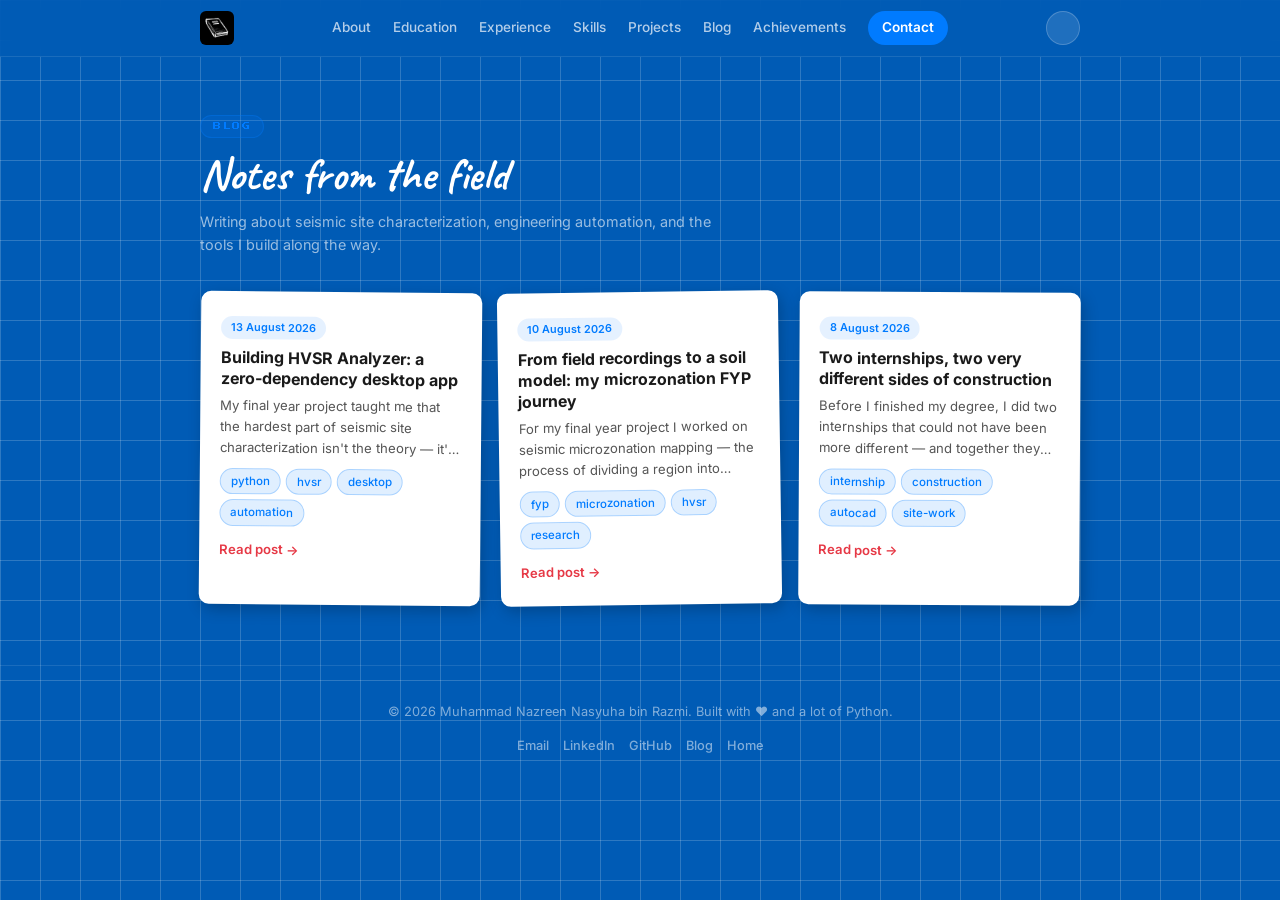
==== commit 860b33f0: "Adjust change" ====
--- a/blog/index.html
+++ b/blog/index.html
@@ -15,7 +15,7 @@
     <div class="nav-inner container">
 
       <a href="./index.html" class="logo" aria-label="PHOTO_ALBUM">
-        <img src="./assets/PHOTO_ALBUM.webp" alt="PHOTO_ALBUM" class="logo-img" />
+        <img src="../assets/PHOTO_ALBUM.webp" alt="PHOTO_ALBUM" class="logo-img" />
       </a>
       <nav class="nav-links" id="navLinks">
         <a href="./index.html#about">About</a>
--- a/style.css
+++ b/style.css
@@ -1,1542 +1,1018 @@
 /* ============================================================
    Nazreen Razmi — Portfolio
-   "Cappucino Collection" — warm wood, graph paper, scrapbook
-   Warm (Cappucino) is the default; cool (Midnight) via toggle.
-   ============================================================ */
-
-/* ---------- Cappucino Collection (default / warm) ---------- */
+   "Cappucino Collection 4" — scrapbook on blue cutting mat
+   ============================================================ */
+
+/* ---------- Fonts ---------- */
+@import url('https://fonts.googleapis.com/css2?family=Press+Start+2P&family=Caveat:wght@400;500;600;700&family=Inter:wght@400;500;600;700&family=Permanent+Marker&display=swap');
+
+/* ---------- Theme Variables ---------- */
+
+/* Cappucino (default / warm) */
 :root {
-  --bg: #5b3a29;
-  --bg-alt: #4a2e1f;
-  --paper: #f5f0e8;
-  --paper-edge: #e8dfd2;
-  --paper-shadow: rgba(60, 30, 10, 0.35);
-
-  --ink: #3d2b1f;
-  --ink-dim: #6b5744;
-  --ink-faint: #9a876f;
-
-  --mist: #e8dfd2;
-  --soft: #c4a882;
-  --link: #c75c2e;
-  --link-hover: #a84820;
-  --heading: #4a2e1f;
-
-  --accent: #c75c2e;
-  --accent-text: #fff8f0;
-  --accent-glow: rgba(199, 92, 46, 0.25);
-
-  --wood: #7a5230;
-  --wood-dark: #5b3a29;
-  --wood-light: #9a7050;
-
-  --grid-line: rgba(120, 160, 210, 0.15);
-  --washi-pink: rgba(255, 150, 170, 0.55);
-  --washi-blue: rgba(130, 180, 230, 0.50);
-  --washi-yellow: rgba(255, 220, 100, 0.50);
-  --washi-green: rgba(140, 210, 160, 0.50);
+  --bg: #005bb5;
+  --bg-grid: rgba(255,255,255,0.18);
+  --grid-size: 40px 40px;
+
+  --wood: #c2996c;
+  --wood-dark: #a07848;
+  --wood-light: #d4ad7a;
+  --wood-shadow: rgba(60,30,10,0.5);
+
+  --paper: #ffffff;
+  --paper-alt: #f8f5ef;
+  --paper-shadow: rgba(0,0,0,0.22);
+  --paper-edge: #e8e0d4;
+
+  --ink: #1a1a1a;
+  --ink-dim: #555;
+  --ink-faint: #999;
+
+  --accent: #007bff;
+  --accent-dark: #0056b3;
+  --accent-light: #4da3ff;
+  --accent-text: #ffffff;
+
+  --link: #e63946;
+  --link-hover: #c62828;
+  --heading: #1a1a1a;
+
+  --washi-pink: rgba(255,150,170,0.6);
+  --washi-blue: rgba(130,180,230,0.5);
+  --washi-yellow: rgba(255,220,100,0.5);
+  --washi-green: rgba(140,210,160,0.5);
+
   --clip-color: #8a8a8a;
   --clip-highlight: #b0b0b0;
 
-  --radius: 10px;
-  --radius-sm: 6px;
-  --maxw: 1100px;
-  --nav-h: 60px;
-
-  --noise: url("data:image/svg+xml,%3Csvg xmlns='http://www.w3.org/2000/svg' width='140' height='140'%3E%3Cfilter id='n'%3E%3CfeTurbulence type='fractalNoise' baseFrequency='0.8' numOctaves='3' stitchTiles='stitch'/%3E%3CfeColorMatrix type='saturate' values='0'/%3E%3C/filter%3E%3Crect width='140' height='140' filter='url(%23n)' opacity='0.06'/%3E%3C/svg%3E");
-  --graph-paper:
-    linear-gradient(var(--grid-line) 1px, transparent 1px),
-    linear-gradient(90deg, var(--grid-line) 1px, transparent 1px);
-  --graph-size: 24px 24px;
-}
-
-/* ---------- Midnight Collection (cool / dark) ---------- */
+  --experience-green: #2ecc71;
+  --experience-blue: #3498db;
+  --experience-orange: #e67e22;
+
+  --pixel-font: 'Press Start 2P', monospace;
+  --hand-font: 'Caveat', cursive;
+  --marker-font: 'Permanent Marker', cursive;
+  --body-font: 'Inter', system-ui, sans-serif;
+
+  --radius: 12px;
+  --nav-h: 56px;
+  --board-w: min(920px, 92vw);
+  --board-padding: 36px;
+}
+
+/* Midnight (cool / dark) */
 [data-theme="dark"] {
-  --bg: #0f121a;
-  --bg-alt: #0b0e14;
-  --paper: #1b2231;
-  --paper-edge: #2b3349;
-  --paper-shadow: rgba(0, 0, 0, 0.45);
-
-  --ink: #e6eaf5;
-  --ink-dim: #a4adc6;
-  --ink-faint: #727c98;
-
-  --mist: #243041;
-  --soft: #3d5775;
-  --link: #8fb0d4;
-  --link-hover: #b7d2ea;
-  --heading: #c7d9ea;
-
-  --accent: #3d5a7d;
-  --accent-text: #eef3fa;
-  --accent-glow: rgba(111, 150, 179, 0.25);
-
-  --wood: #55422f;
-  --wood-dark: #3a2d1e;
-  --wood-light: #7a5f42;
-
-  --grid-line: rgba(143, 176, 212, 0.08);
-  --washi-pink: rgba(255, 105, 180, 0.25);
-  --washi-blue: rgba(100, 160, 230, 0.25);
-  --washi-yellow: rgba(255, 215, 0, 0.20);
-  --washi-green: rgba(100, 200, 140, 0.20);
-  --clip-color: #555;
-  --clip-highlight: #777;
-
-  --noise: url("data:image/svg+xml,%3Csvg xmlns='http://www.w3.org/2000/svg' width='140' height='140'%3E%3Cfilter id='n'%3E%3CfeTurbulence type='fractalNoise' baseFrequency='0.9' numOctaves='2' stitchTiles='stitch'/%3E%3CfeColorMatrix type='saturate' values='0'/%3E%3C/filter%3E%3Crect width='140' height='140' filter='url(%23n)' opacity='0.05'/%3E%3C/svg%3E");
-  --graph-paper:
-    linear-gradient(var(--grid-line) 1px, transparent 1px),
-    linear-gradient(90deg, var(--grid-line) 1px, transparent 1px);
-  --graph-size: 24px 24px;
+  --bg: #0a0e1a;
+  --bg-grid: rgba(100,140,200,0.08);
+
+  --wood: #3a2d1e;
+  --wood-dark: #2a1f14;
+  --wood-light: #5a4230;
+  --wood-shadow: rgba(0,0,0,0.6);
+
+  --paper: #1c2133;
+  --paper-alt: #222840;
+  --paper-shadow: rgba(0,0,0,0.4);
+  --paper-edge: #2e3550;
+
+  --ink: #e0e4f0;
+  --ink-dim: #9aa0b8;
+  --ink-faint: #606880;
+
+  --accent: #4a90d9;
+  --accent-dark: #3570b0;
+  --accent-light: #70b0ff;
+  --accent-text: #ffffff;
+
+  --link: #ff6b6b;
+  --link-hover: #ff4444;
+  --heading: #e0e4f0;
+
+  --washi-pink: rgba(255,105,180,0.3);
+  --washi-blue: rgba(100,160,230,0.3);
+  --washi-yellow: rgba(255,215,0,0.25);
+  --washi-green: rgba(100,200,140,0.25);
+
+  --experience-green: #27ae60;
+  --experience-blue: #2980b9;
+  --experience-orange: #d35400;
 }
 
 /* ============================================================
    RESET
    ============================================================ */
-* {
-  margin: 0;
-  padding: 0;
-  box-sizing: border-box;
-}
-
-html {
-  scroll-behavior: smooth;
-  scroll-padding-top: var(--nav-h);
-}
-
-body {
-  font-family: "Inter", system-ui, -apple-system, "Segoe UI", sans-serif;
-  background-color: var(--bg);
-  background-image: var(--noise);
-  color: var(--ink);
-  line-height: 1.65;
-  -webkit-font-smoothing: antialiased;
-  transition: background-color 0.4s ease, color 0.4s ease;
-}
-
-h1, h2, h3 {
-  font-family: "Inter", sans-serif;
-  line-height: 1.2;
-  color: var(--ink);
-}
-
-a {
-  color: var(--link);
-  text-decoration: none;
-  transition: color 0.2s ease;
-}
-a:hover { color: var(--link-hover); }
-
-img { max-width: 100%; }
-
-.container {
-  max-width: var(--maxw);
-  margin: 0 auto;
-  padding: 0 24px;
-}
-
-.accent { color: var(--link); }
-
-.cursive {
-  font-family: "Dancing Script", cursive;
-  font-weight: 600;
-  color: var(--heading);
-  letter-spacing: 0.3px;
-}
-.cursive.big {
-  font-size: clamp(2rem, 4.5vw, 2.9rem);
-}
+*{margin:0;padding:0;box-sizing:border-box}
+
+html{scroll-behavior:smooth;scroll-padding-top:var(--nav-h)}
+
+body{
+  font-family:var(--body-font);
+  background-color:var(--bg);
+  background-image:
+    linear-gradient(var(--bg-grid) 1px,transparent 1px),
+    linear-gradient(90deg,var(--bg-grid) 1px,transparent 1px);
+  background-size:var(--grid-size);
+  color:var(--ink);
+  line-height:1.6;
+  -webkit-font-smoothing:antialiased;
+  transition:background-color 0.4s,color 0.4s;
+}
+
+h1,h2,h3{font-family:var(--body-font);line-height:1.2;color:var(--ink)}
+a{color:var(--link);text-decoration:none;transition:color 0.2s}
+a:hover{color:var(--link-hover)}
+img{max-width:100%}
+
+.container{max-width:var(--board-w);margin:0 auto;padding:0 20px}
 
 /* ============================================================
    NAVBAR
    ============================================================ */
-.nav {
-  position: fixed;
-  top: 0; left: 0; right: 0;
-  z-index: 100;
-  background: color-mix(in srgb, var(--bg) 88%, transparent);
-  backdrop-filter: blur(10px);
-  -webkit-backdrop-filter: blur(10px);
-  border-bottom: 1px solid transparent;
-  transition: border-color 0.3s ease, box-shadow 0.3s ease;
-}
-.nav.scrolled {
-  border-color: var(--wood-light);
-  box-shadow: 0 4px 18px rgba(0, 0, 0, 0.2);
-}
-
-.nav-inner {
-  height: var(--nav-h);
-  display: flex;
-  align-items: center;
-  justify-content: space-between;
-}
-
-.logo {
-  display: inline-flex;
-  align-items: center;
-  height: var(--nav-h);
-}
-.logo-img {
-  height: 38px;
-  width: auto;
-  border-radius: 6px;
-  transition: transform 0.25s ease;
-}
-.logo:hover .logo-img { transform: scale(1.06); }
-
-.nav-links {
-  display: flex;
-  align-items: center;
-  gap: 24px;
-}
-.nav-links a {
-  color: var(--ink-dim);
-  font-size: 0.9rem;
-  font-weight: 500;
-}
-.nav-links a:hover { color: var(--link-hover); }
-.nav-links a.active { color: var(--link); }
-
-.nav-links .nav-cta {
-  color: var(--accent-text);
-  background: var(--accent);
-  padding: 7px 16px;
-  border-radius: 999px;
-  font-weight: 600;
-}
-.nav-links .nav-cta:hover {
-  background: var(--link-hover);
-  color: var(--accent-text);
-}
-
-.nav-actions {
-  display: flex;
-  align-items: center;
-  gap: 10px;
-}
-
-/* theme toggle */
-.theme-toggle {
-  display: flex;
-  align-items: center;
-  justify-content: center;
-  width: 36px; height: 36px;
-  border-radius: 50%;
-  background: var(--paper);
-  border: 1px solid var(--paper-edge);
-  cursor: pointer;
-  font-size: 1rem;
-  transition: border-color 0.2s, transform 0.2s;
-}
-.theme-toggle:hover {
-  border-color: var(--soft);
-  transform: rotate(12deg);
-}
-.theme-icon { display: none; }
-:root[data-theme="light"] .theme-moon { display: inline; }
-:root[data-theme="dark"] .theme-sun { display: inline; }
-
-/* mobile hamburger */
-.nav-toggle {
-  display: none;
-  flex-direction: column;
-  gap: 5px;
-  background: none;
-  border: none;
-  cursor: pointer;
-  padding: 6px;
-}
-.nav-toggle span {
-  width: 22px; height: 2px;
-  background: var(--ink);
-  border-radius: 2px;
-  transition: transform 0.25s, opacity 0.25s;
-}
-.nav-toggle.open span:nth-child(1) { transform: translateY(7px) rotate(45deg); }
-.nav-toggle.open span:nth-child(2) { opacity: 0; }
-.nav-toggle.open span:nth-child(3) { transform: translateY(-7px) rotate(-45deg); }
-
-/* ============================================================
-   PORTFOLIO CANVAS — wood board with two clipboards
-   ============================================================ */
-.portfolio-canvas {
-  position: relative;
-  min-height: 100vh;
-  padding: calc(var(--nav-h) + 40px) 24px 80px;
-  overflow: hidden;
-}
-
-/* background: warm wood grain + graph paper overlay */
-.canvas-bg {
-  position: absolute;
-  inset: 0;
-  pointer-events: none;
-  background-color: var(--bg);
-  background-image:
-    var(--graph-paper),
-    repeating-linear-gradient(
-      0deg,
-      rgba(0,0,0,0.03) 0px,
-      transparent 1px,
-      transparent 3px
-    ),
-    repeating-linear-gradient(
-      90deg,
-      rgba(0,0,0,0.02) 0px,
-      transparent 1px,
-      transparent 5px
-    );
-  background-size: var(--graph-size), 3px 3px, 5px 5px;
-}
-.canvas-bg::before {
-  content: "";
-  position: absolute;
-  inset: 0;
+.nav{
+  position:fixed;top:0;left:0;right:0;z-index:100;
+  background:color-mix(in srgb,var(--bg) 90%,transparent);
+  backdrop-filter:blur(10px);-webkit-backdrop-filter:blur(10px);
+  border-bottom:1px solid rgba(255,255,255,0.1);
+  transition:border-color 0.3s,box-shadow 0.3s;
+}
+.nav.scrolled{
+  border-color:rgba(255,255,255,0.15);
+  box-shadow:0 4px 20px rgba(0,0,0,0.25);
+}
+
+.nav-inner{
+  max-width:var(--board-w);margin:0 auto;padding:0 20px;
+  height:var(--nav-h);display:flex;align-items:center;justify-content:space-between;
+}
+
+.logo{display:inline-flex;align-items:center;height:var(--nav-h)}
+.logo-img{height:34px;width:auto;border-radius:6px;transition:transform 0.25s}
+.logo:hover .logo-img{transform:scale(1.06)}
+
+.nav-links{display:flex;align-items:center;gap:22px}
+.nav-links a{
+  color:rgba(255,255,255,0.7);font-size:0.85rem;font-weight:500;
+}
+.nav-links a:hover{color:#fff}
+.nav-links a.active{color:var(--accent-light)}
+
+.nav-links .nav-cta{
+  color:var(--accent-text);background:var(--accent);
+  padding:6px 14px;border-radius:999px;font-weight:600;
+}
+.nav-links .nav-cta:hover{background:var(--accent-dark);color:var(--accent-text)}
+
+.nav-actions{display:flex;align-items:center;gap:10px}
+
+.theme-toggle{
+  display:flex;align-items:center;justify-content:center;
+  width:34px;height:34px;border-radius:50%;
+  background:rgba(255,255,255,0.12);border:1px solid rgba(255,255,255,0.2);
+  cursor:pointer;font-size:0.95rem;
+  transition:border-color 0.2s,transform 0.2s;
+}
+.theme-toggle:hover{border-color:rgba(255,255,255,0.4);transform:rotate(12deg)}
+.theme-icon{display:none}
+:root[data-theme="light"] .theme-moon{display:inline}
+:root[data-theme="dark"] .theme-sun{display:inline}
+
+.nav-toggle{
+  display:none;flex-direction:column;gap:5px;
+  background:none;border:none;cursor:pointer;padding:6px;
+}
+.nav-toggle span{
+  width:22px;height:2px;background:#fff;border-radius:2px;
+  transition:transform 0.25s,opacity 0.25s;
+}
+.nav-toggle.open span:nth-child(1){transform:translateY(7px)rotate(45deg)}
+.nav-toggle.open span:nth-child(2){opacity:0}
+.nav-toggle.open span:nth-child(3){transform:translateY(-7px)rotate(-45deg)}
+
+/* ============================================================
+   MAIN BOARD — wooden clipboard container
+   ============================================================ */
+.portfolio-canvas{
+  position:relative;
+  padding:calc(var(--nav-h) + 30px) 0 60px;
+}
+
+.board{
+  width:var(--board-w);margin:0 auto;
+  background:var(--wood);
+  border-radius:18px;
+  box-shadow:
+    8px 12px 30px var(--wood-shadow),
+    inset 0 2px 4px rgba(255,240,200,0.15),
+    inset 0 -4px 8px rgba(0,0,0,0.2);
+  position:relative;
+  padding:var(--board-padding);
+  overflow:visible;
+}
+
+/* wood grain texture */
+.board::before{
+  content:"";position:absolute;inset:0;border-radius:inherit;pointer-events:none;
   background:
-    radial-gradient(ellipse at 20% 10%, rgba(160,120,60,0.15) 0%, transparent 50%),
-    radial-gradient(ellipse at 80% 90%, rgba(60,30,10,0.3) 0%, transparent 50%);
-}
-
-/* ============================================================
-   CLIPBOARDS
-   ============================================================ */
-.clipboard {
-  position: relative;
-  width: 47%;
-  background: var(--bg);
-  border-radius: 10px;
-  border: 3px solid var(--wood);
-  box-shadow:
-    inset 0 2px 8px rgba(255,240,200,0.12),
-    inset 0 -4px 10px rgba(0,0,0,0.25),
-    0 16px 40px rgba(0,0,0,0.35);
-  padding: 40px 22px 30px;
-}
-
-/* wood grain overlay */
-.wood-grain {
-  position: absolute;
-  inset: 0;
-  border-radius: inherit;
-  background:
-    repeating-linear-gradient(87deg, rgba(0,0,0,0.05) 0 1px, transparent 1px 8px),
-    radial-gradient(ellipse at 30% 15%, rgba(255,240,200,0.08), transparent 50%);
-  pointer-events: none;
-}
-
-/* top clip (metal) */
-.clip {
-  position: absolute;
-  z-index: 5;
-  background: linear-gradient(180deg, var(--clip-highlight), var(--clip-color) 60%, #666);
-  box-shadow: 0 3px 6px rgba(0,0,0,0.4);
-}
-.top-clip {
-  top: -18px; left: 50%;
-  transform: translateX(-50%);
-  width: 76px; height: 40px;
-  border-radius: 10px 10px 6px 6px;
-}
-.top-clip::after {
-  content: "";
-  position: absolute;
-  top: 7px; left: 10px; right: 10px;
-  height: 4px;
-  border-radius: 4px;
-  background: rgba(0,0,0,0.22);
-}
-.top-clip::before {
-  content: "";
-  position: absolute;
-  bottom: 5px; left: 10px;
-  width: 5px; height: 5px;
-  border-radius: 50%;
-  background: rgba(0,0,0,0.25);
-  box-shadow: 50px 0 0 rgba(0,0,0,0.25);
-}
-
-.binder-clip {
-  top: -22px; right: 24px;
-  width: 58px; height: 48px;
-  border-radius: 6px;
-  background: linear-gradient(180deg, #b0b8c0, #7a8290 55%, #5a6270);
-  clip-path: polygon(0 0, 100% 0, 82% 100%, 18% 100%);
-}
-.binder-clip::after {
-  content: "";
-  position: absolute;
-  bottom: -5px; left: 8px; right: 8px;
-  height: 7px;
-  background: linear-gradient(180deg, #8a9098, #5a6270);
-  border-radius: 0 0 3px 3px;
-}
-
-/* ============================================================
-   PAPER SHEETS
-   ============================================================ */
-.paper {
-  position: relative;
-  background-color: var(--paper);
-  background-image: var(--graph-paper);
-  background-size: var(--graph-size);
-  border-radius: 4px;
-  box-shadow:
-    0 2px 4px var(--paper-shadow),
-    0 10px 20px var(--paper-shadow);
-  padding: 28px 24px;
-  margin-bottom: 22px;
-  transition: background-color 0.4s, box-shadow 0.4s;
-}
-.paper:last-child { margin-bottom: 0; }
-
-/* ============================================================
-   LEFT CLIPBOARD — intro + contact
-   ============================================================ */
-.left-clipboard { float: left; z-index: 1; }
-
-/* Polaroid */
-.polaroid {
-  position: relative;
-  background: #fff;
-  padding: 10px 10px 36px;
-  box-shadow:
-    0 4px 12px var(--paper-shadow),
-    0 12px 28px rgba(0,0,0,0.25);
-  transform: rotate(-2.5deg);
-  margin: 0 auto 24px;
-  width: min(220px, 100%);
-}
-[data-theme="dark"] .polaroid { background: var(--paper); }
-
-/* washi tape */
-.polaroid::before {
-  content: "";
-  position: absolute;
-  top: -10px; left: 50%;
-  width: 56px; height: 18px;
-  transform: translateX(-50%) rotate(-2deg);
-  background: var(--washi-pink);
-  box-shadow: 0 1px 3px rgba(0,0,0,0.12);
-}
-
-.polaroid img {
-  display: block;
-  width: 100%;
-  aspect-ratio: 1 / 1;
-  object-fit: cover;
-  background: var(--mist);
-}
-
-.polaroid-caption {
-  position: absolute;
-  bottom: 8px; left: 0; right: 0;
-  text-align: center;
-  font-family: "Caveat", cursive;
-  font-size: 0.95rem;
-  color: var(--ink-dim);
-}
-
-/* intro */
-.intro-paper { text-align: left; }
-
-.intro-script {
-  font-family: "Dancing Script", cursive;
-  font-size: 1.5rem;
-  color: var(--soft);
-  margin-bottom: 2px;
-}
-
-.intro-name {
-  font-size: clamp(1.8rem, 3.2vw, 2.4rem);
-  font-weight: 700;
-  color: var(--ink);
-  letter-spacing: -0.5px;
-  margin-bottom: 6px;
-}
-
-.intro-role {
-  font-size: 0.95rem;
-  color: var(--ink-dim);
-  font-weight: 500;
-  margin-bottom: 12px;
-}
-
-.rotator {
-  color: var(--link);
-  font-weight: 600;
-  display: inline-block;
-}
-.rotator::after {
-  content: "|";
-  animation: blink 0.9s step-end infinite;
-  color: var(--soft);
-}
-@keyframes blink {
-  0%, 100% { opacity: 1; }
-  50% { opacity: 0; }
-}
-
-.intro-bio {
-  color: var(--ink-dim);
-  font-size: 0.92rem;
-}
-
-/* contact paper — torn bottom */
-.contact-paper {
-  background: linear-gradient(180deg, var(--mist), var(--soft));
-  background-image: var(--graph-paper);
-  background-size: var(--graph-size);
-  border-radius: 4px 4px 0 0;
-  padding-bottom: 36px;
-  margin-bottom: 6px;
-}
-.contact-paper::after {
-  content: "";
-  position: absolute;
-  bottom: -10px; left: 0; right: 0;
-  height: 22px;
-  background: linear-gradient(180deg, var(--soft), color-mix(in srgb, var(--soft) 70%, var(--bg)));
-  clip-path: polygon(
-    0% 0%, 4% 55%, 8% 10%, 12% 60%, 16% 20%, 20% 65%, 24% 15%, 28% 55%,
-    32% 10%, 36% 60%, 40% 25%, 44% 55%, 48% 5%, 52% 50%, 56% 15%, 60% 60%,
-    64% 20%, 68% 55%, 72% 10%, 76% 65%, 80% 15%, 84% 55%, 88% 25%, 92% 60%,
-    96% 10%, 100% 50%, 100% 100%, 0% 100%
+    repeating-linear-gradient(87deg,rgba(0,0,0,0.04) 0 1px,transparent 1px 7px),
+    repeating-linear-gradient(92deg,rgba(255,255,255,0.03) 0 1px,transparent 1px 11px),
+    radial-gradient(ellipse at 25% 10%,rgba(255,240,200,0.12),transparent 45%),
+    radial-gradient(ellipse at 75% 90%,rgba(0,0,0,0.15),transparent 50%);
+}
+
+/* ============================================================
+   PAPER ELEMENT — base class for all paper sheets
+   ============================================================ */
+.paper-element{
+  background:var(--paper);
+  box-shadow:3px 5px 15px var(--paper-shadow);
+  position:relative;
+  transition:background-color 0.4s,box-shadow 0.4s;
+}
+
+/* ============================================================
+   TOP ROW — ID card (left) + Lined paper (right)
+   ============================================================ */
+.top-row{
+  display:flex;
+  gap:20px;
+  align-items:flex-start;
+  margin-bottom:24px;
+  position:relative;
+  z-index:2;
+}
+
+/* ---------- ID Card (Polaroid style) ---------- */
+.id-card{
+  width:220px;min-width:220px;
+  border-radius:12px;
+  transform:rotate(-3deg);
+  z-index:3;
+  padding:12px 12px 10px;
+  background:#fff;
+  flex-shrink:0;
+}
+[data-theme="dark"] .id-card{background:var(--paper)}
+
+/* washi tape on photo */
+.id-card::before{
+  content:"";position:absolute;top:-9px;left:50%;
+  width:52px;height:16px;
+  transform:translateX(-50%)rotate(-2deg);
+  background:var(--washi-pink);
+  box-shadow:0 1px 3px rgba(0,0,0,0.12);
+  z-index:4;
+}
+
+.id-card .photo-area{
+  width:100%;aspect-ratio:1/1;
+  background:var(--paper-alt);
+  border-radius:4px;
+  overflow:hidden;
+  margin-bottom:8px;
+}
+.id-card .photo-area img{
+  width:100%;height:100%;object-fit:cover;
+}
+
+/* contact notepad below photo */
+.id-card .contact-notepad{
+  background:var(--paper-alt);
+  border-radius:6px;
+  padding:12px 10px;
+  font-family:var(--hand-font);
+  font-size:0.95rem;
+  color:var(--ink);
+  position:relative;
+}
+.id-card .contact-notepad::before{
+  content:"";position:absolute;inset:0;
+  background:repeating-linear-gradient(
+    transparent,transparent 22px,
+    rgba(0,120,200,0.12) 22px,rgba(0,120,200,0.12) 23px
   );
-  pointer-events: none;
-}
-
-.contact-paper .paper-heading {
-  color: var(--heading);
-  margin-bottom: 12px;
-}
-.paper-heading { font-size: 1.6rem; }
-
-.contact-list {
-  display: flex;
-  flex-direction: column;
-  gap: 2px;
-}
-.contact-item {
-  display: flex;
-  align-items: center;
-  gap: 10px;
-  padding: 8px 0;
-  border-bottom: 1px dashed color-mix(in srgb, var(--link) 35%, transparent);
-}
-.contact-item:last-child { border-bottom: none; }
-
-.contact-icon {
-  flex-shrink: 0;
-  width: 28px; height: 28px;
-  display: flex;
-  align-items: center;
-  justify-content: center;
-  color: var(--link);
-  background: color-mix(in srgb, var(--paper) 50%, transparent);
-  border-radius: 6px;
-}
-.contact-icon svg { width: 15px; height: 15px; }
-
-.contact-text { flex: 1; min-width: 0; }
-.contact-text small {
-  display: block;
-  font-size: 0.65rem;
-  text-transform: uppercase;
-  letter-spacing: 1px;
-  color: var(--link);
-  opacity: 0.7;
-}
-.contact-text strong {
-  display: block;
-  font-size: 0.82rem;
-  color: var(--heading);
-  font-weight: 600;
-  word-break: break-word;
-}
-
-.copy-btn {
-  flex-shrink: 0;
-  width: 26px; height: 26px;
-  border-radius: 50%;
-  border: 1px solid color-mix(in srgb, var(--link) 45%, transparent);
-  background: color-mix(in srgb, var(--paper) 40%, transparent);
-  color: var(--link);
-  font-size: 0.85rem;
-  cursor: pointer;
-  transition: transform 0.2s, background 0.2s;
-}
-.copy-btn:hover {
-  background: var(--paper);
-  transform: scale(1.1);
-}
-
-/* socials */
-.socials {
-  display: flex;
-  gap: 10px;
-  margin-top: 16px;
-}
-.social-link {
-  width: 38px; height: 38px;
-  border-radius: 50%;
-  display: flex;
-  align-items: center;
-  justify-content: center;
-  color: var(--accent-text);
-  background: var(--accent);
-  transition: transform 0.25s, background 0.25s;
-}
-.social-link svg { width: 17px; height: 17px; }
-.social-link:hover {
-  transform: translateY(-3px) rotate(-4deg);
-  background: var(--link-hover);
-  color: var(--accent-text);
-}
-
-.toast {
-  position: absolute;
-  bottom: 30px; right: 20px;
-  background: var(--ink);
-  color: var(--paper);
-  font-size: 0.75rem;
-  font-weight: 600;
-  padding: 5px 11px;
-  border-radius: 999px;
-  opacity: 0;
-  transform: translateY(6px);
-  transition: opacity 0.25s, transform 0.25s;
-  pointer-events: none;
-  z-index: 6;
-}
-.toast.show { opacity: 1; transform: translateY(0); }
-
-/* ============================================================
-   RIGHT CLIPBOARD — projects + experience + tools
-   ============================================================ */
-.right-clipboard {
-  float: right;
-  z-index: 2;
-  margin-top: 50px;
-}
-
-.paper-head {
-  display: flex;
-  justify-content: space-between;
-  align-items: flex-start;
-  gap: 12px;
-  flex-wrap: wrap;
-  margin-bottom: 4px;
-}
-
-.projects-paper .paper-heading,
-.exp-paper > h2,
-.tools-paper > h2 {
-  font-size: 1.8rem;
-  margin-bottom: 6px;
-}
-
-/* filter chips */
-.filter-bar {
-  display: flex;
-  flex-wrap: wrap;
-  gap: 6px;
-  margin-bottom: 16px;
-}
-.filter-chip {
-  font-family: inherit;
-  font-size: 0.75rem;
-  font-weight: 600;
-  color: var(--link);
-  background: color-mix(in srgb, var(--paper) 75%, var(--soft));
-  border: 1px solid color-mix(in srgb, var(--link) 35%, transparent);
-  border-radius: 999px;
-  padding: 5px 12px;
-  cursor: pointer;
-  transition: color 0.2s, border-color 0.2s, background 0.2s;
-}
-.filter-chip:hover { border-color: var(--link); }
-.filter-chip.active {
-  background: var(--accent);
-  border-color: var(--accent);
-  color: var(--accent-text);
-}
-
-/* project tiles */
-.project-grid {
-  display: grid;
-  grid-template-columns: 1fr 1fr;
-  gap: 14px;
-}
-.project-tile {
-  display: flex;
-  flex-direction: column;
-  align-items: flex-start;
-  text-align: left;
-  background: var(--paper);
-  border: 1px solid var(--paper-edge);
-  border-radius: 6px;
-  padding: 0;
-  cursor: pointer;
-  overflow: hidden;
-  box-shadow: 0 3px 8px var(--paper-shadow);
-  transition: transform 0.25s, box-shadow 0.25s;
-  font-family: inherit;
-}
-.project-tile:hover {
-  transform: translateY(-3px) rotate(-0.5deg);
-  box-shadow: 0 8px 18px var(--paper-shadow);
-}
-.project-tile.hidden { display: none; }
-
-.tile-art {
-  display: flex;
-  align-items: center;
-  justify-content: center;
-  width: 100%;
-  height: 96px;
-  font-size: 2.2rem;
-  border-bottom: 1px solid var(--paper-edge);
-}
-.tile-fyp { background: linear-gradient(135deg, var(--mist), color-mix(in srgb, var(--mist) 70%, var(--soft))); }
-.tile-hvsr { background: linear-gradient(135deg, color-mix(in srgb, var(--mist) 60%, var(--paper)), var(--mist)); }
-.tile-ultcalc { background: linear-gradient(135deg, color-mix(in srgb, var(--paper) 80%, var(--soft)), var(--mist)); }
-.tile-idp { background: linear-gradient(135deg, color-mix(in srgb, var(--mist) 80%, var(--bg)), var(--soft)); }
-
-.tile-title {
-  font-family: "Dancing Script", cursive;
-  font-size: 1.15rem;
-  font-weight: 600;
-  color: var(--heading);
-  padding: 8px 12px 2px;
-  line-height: 1.15;
-}
-.tile-tag {
-  font-size: 0.7rem;
-  color: var(--ink-faint);
-  text-transform: uppercase;
-  letter-spacing: 0.7px;
-  padding: 0 12px 10px;
-}
-
-/* experience */
-.exp-list {
-  display: flex;
-  flex-direction: column;
-  gap: 12px;
-  margin-top: 8px;
-}
-.exp-item {
-  border-left: 3px solid var(--soft);
-  padding: 4px 0 4px 14px;
-}
-.exp-head {
-  display: flex;
-  justify-content: space-between;
-  align-items: baseline;
-  gap: 8px;
-  flex-wrap: wrap;
-}
-.exp-head strong { font-size: 0.92rem; color: var(--ink); }
-.exp-date {
-  font-size: 0.72rem;
-  color: var(--link);
-  font-weight: 600;
-  white-space: nowrap;
-}
-.exp-org {
-  font-size: 0.8rem;
-  color: var(--link);
-  font-weight: 600;
-  margin: 2px 0 3px;
-}
-.exp-desc {
-  font-size: 0.82rem;
-  color: var(--ink-dim);
-}
-
-/* tools */
-.tools-grid {
-  display: grid;
-  grid-template-columns: repeat(auto-fill, minmax(88px, 1fr));
-  gap: 10px;
-  margin-top: 12px;
-}
-.tool-item {
-  position: relative;
-  display: flex;
-  flex-direction: column;
-  align-items: center;
-  gap: 5px;
-  background: var(--paper);
-  border: 1px solid var(--paper-edge);
-  border-radius: 8px;
-  padding: 12px 6px 10px;
-  font-size: 0.72rem;
-  font-weight: 600;
-  color: var(--ink-dim);
-  cursor: default;
-  transition: transform 0.25s, box-shadow 0.25s;
-}
-.tool-item:hover {
-  transform: scale(1.06);
-  box-shadow: 0 6px 14px rgba(0,0,0,0.2);
-}
-.tool-item::after {
-  content: attr(data-tooltip);
-  position: absolute;
-  bottom: calc(100% + 6px);
-  left: 50%;
-  transform: translateX(-50%) translateY(4px);
-  background: var(--ink);
-  color: var(--paper);
-  font-size: 0.68rem;
-  font-weight: 500;
-  padding: 4px 9px;
-  border-radius: 5px;
-  white-space: nowrap;
-  opacity: 0;
-  visibility: hidden;
-  transition: opacity 0.2s, transform 0.2s;
-  z-index: 10;
-  pointer-events: none;
-}
-.tool-item:hover::after {
-  opacity: 1;
-  visibility: visible;
-  transform: translateX(-50%) translateY(0);
-}
-
-.tool-badge {
-  display: flex;
-  align-items: center;
-  justify-content: center;
-  width: 32px; height: 32px;
-  border-radius: 8px;
-  background: var(--soft);
-  color: var(--accent-text);
-  font-size: 0.75rem;
-  font-weight: 700;
-}
-
-/* ============================================================
-   SECTIONS BELOW THE CANVAS
-   ============================================================ */
-.section {
-  position: relative;
-  padding: 72px 0;
-}
-.section::before {
-  content: "";
-  position: absolute;
-  top: 0; left: 50%;
-  transform: translateX(-50%);
-  width: min(80%, 650px);
-  height: 1px;
-  background: linear-gradient(90deg, transparent, color-mix(in srgb, var(--soft) 50%, transparent), transparent);
-}
-
-.section-head { margin-bottom: 40px; }
-
-.section-tag {
-  display: inline-block;
-  font-size: 0.72rem;
-  font-weight: 600;
-  letter-spacing: 1.5px;
-  text-transform: uppercase;
-  color: var(--link);
-  background: color-mix(in srgb, var(--soft) 25%, transparent);
-  border: 1px solid color-mix(in srgb, var(--link) 30%, transparent);
-  padding: 4px 12px;
-  border-radius: 999px;
-  margin-bottom: 10px;
-}
-.section-head h2 { margin-bottom: 4px; }
-.section-sub {
-  color: var(--ink-dim);
-  margin-top: 8px;
-  max-width: 540px;
+  border-radius:inherit;pointer-events:none;
+}
+.contact-notepad .contact-label{
+  font-family:var(--pixel-font);
+  font-size:0.5rem;
+  color:var(--accent);
+  margin-bottom:6px;
+  letter-spacing:1px;
+}
+.contact-notepad .contact-line{
+  display:flex;align-items:center;gap:6px;
+  padding:2px 0;
+  font-size:0.88rem;
+}
+.contact-notepad .contact-line .c-icon{font-size:0.85rem}
+.contact-notepad .contact-line a{color:var(--ink)}
+.contact-notepad .contact-line a:hover{color:var(--link)}
+
+/* social icons row */
+.social-row{
+  display:flex;gap:8px;margin-top:8px;
+}
+.social-link{
+  width:32px;height:32px;border-radius:50%;
+  display:flex;align-items:center;justify-content:center;
+  background:var(--accent);color:#fff;
+  transition:transform 0.25s,background 0.25s;
+}
+.social-link svg{width:15px;height:15px}
+.social-link:hover{transform:translateY(-2px)scale(1.1);background:var(--accent-dark)}
+
+/* LordZerav tag */
+.lord-tag{
+  display:inline-flex;align-items:center;gap:4px;
+  background:var(--accent);color:#fff;
+  font-family:var(--pixel-font);font-size:0.45rem;
+  padding:4px 8px;border-radius:4px;
+  margin-top:8px;
+}
+
+/* ---------- Lined Notebook Paper (right side) ---------- */
+.lined-paper{
+  flex:1;
+  border-radius:6px;
+  padding:32px 28px 28px;
+  transform:rotate(0.5deg);
+  z-index:1;
+  position:relative;
+  background:var(--paper);
+  /* lined paper effect */
+  background-image:repeating-linear-gradient(
+    transparent,transparent 27px,
+    rgba(0,120,200,0.1) 27px,rgba(0,120,200,0.1) 28px
+  );
+  background-size:100% 28px;
+}
+.lined-paper::before{
+  content:"";position:absolute;
+  top:0;left:44px;bottom:0;width:2px;
+  background:rgba(220,80,80,0.2);
+}
+
+.lined-paper .intro-greeting{
+  font-family:var(--hand-font);
+  font-size:1.6rem;
+  color:var(--accent);
+  margin-bottom:2px;
+}
+.lined-paper .intro-name{
+  font-family:var(--pixel-font);
+  font-size:clamp(0.85rem,2.5vw,1.3rem);
+  color:var(--heading);
+  line-height:1.5;
+  margin-bottom:12px;
+  letter-spacing:1px;
+}
+.lined-paper .intro-role{
+  font-size:0.9rem;
+  color:var(--ink-dim);
+  font-weight:500;
+  margin-bottom:10px;
+}
+.lined-paper .intro-bio{
+  font-size:0.88rem;
+  color:var(--ink-dim);
+  line-height:1.7;
+  margin-bottom:14px;
+}
+.lined-paper .intro-bio strong{
+  color:var(--link);
+  font-weight:600;
+  text-decoration:underline;
+  text-decoration-style:wavy;
+  text-underline-offset:3px;
+}
+
+.rotator{
+  color:var(--accent);font-weight:600;display:inline-block;
+}
+.rotator::after{
+  content:"|";animation:blink 0.9s step-end infinite;color:var(--ink-faint);
+}
+@keyframes blink{0%,100%{opacity:1}50%{opacity:0}}
+
+/* social icons on lined paper */
+.lined-socials{
+  display:flex;gap:10px;margin-top:8px;
+}
+
+/* ============================================================
+   BOTTOM ROW — clipped paper (projects + experience + tools)
+   ============================================================ */
+.bottom-paper{
+  border-radius:12px;
+  padding:28px 24px;
+  z-index:1;
+  display:grid;
+  grid-template-columns:1fr 1fr;
+  gap:24px;
+}
+
+/* binder clip */
+.bottom-paper::before{
+  content:"";position:absolute;
+  top:-20px;right:30px;
+  width:56px;height:46px;
+  background:linear-gradient(180deg,#b0b8c0,#7a8290 55%,#5a6270);
+  clip-path:polygon(0 0,100% 0,82% 100%,18% 100%);
+  z-index:5;
+  box-shadow:0 3px 6px rgba(0,0,0,0.3);
+}
+.bottom-paper::after{
+  content:"";position:absolute;
+  top:-14px;right:38px;
+  width:40px;height:10px;
+  background:linear-gradient(180deg,#8a9098,#5a6270);
+  border-radius:0 0 3px 3px;
+  z-index:6;
+}
+
+/* ============================================================
+   PROJECTS — photo collage style
+   ============================================================ */
+.projects-section .section-title{
+  font-family:var(--pixel-font);
+  font-size:0.65rem;
+  color:var(--accent);
+  margin-bottom:4px;
+  letter-spacing:1px;
+}
+.projects-section .section-subtitle{
+  font-family:var(--hand-font);
+  font-size:1.8rem;
+  color:var(--heading);
+  margin-bottom:14px;
+}
+
+.filter-bar{
+  display:flex;flex-wrap:wrap;gap:6px;margin-bottom:14px;
+}
+.filter-chip{
+  font-family:inherit;font-size:0.7rem;font-weight:600;
+  color:var(--accent);
+  background:color-mix(in srgb,var(--paper) 80%,var(--paper-alt));
+  border:1px solid color-mix(in srgb,var(--accent) 35%,transparent);
+  border-radius:999px;padding:4px 11px;cursor:pointer;
+  transition:color 0.2s,border-color 0.2s,background 0.2s;
+}
+.filter-chip:hover{border-color:var(--accent)}
+.filter-chip.active{
+  background:var(--accent);border-color:var(--accent);color:#fff;
+}
+
+.project-grid{
+  display:grid;grid-template-columns:1fr 1fr;gap:10px;
+}
+
+.project-tile{
+  position:relative;border-radius:8px;overflow:hidden;
+  cursor:pointer;border:2px solid var(--paper-edge);
+  box-shadow:2px 3px 10px var(--paper-shadow);
+  transition:transform 0.3s,box-shadow 0.3s;
+  background:var(--paper-alt);
+  font-family:inherit;
+}
+.project-tile:hover{
+  transform:translateY(-3px)rotate(-1deg);
+  box-shadow:4px 6px 18px var(--paper-shadow);
+}
+.project-tile.hidden{display:none}
+
+.project-tile .tile-img{
+  width:100%;aspect-ratio:4/3;
+  display:flex;align-items:center;justify-content:center;
+  font-size:2rem;
+}
+.tile-fyp{background:linear-gradient(135deg,#e8f4fd,#d0e8f7)}
+.tile-hvsr{background:linear-gradient(135deg,#fdf2e8,#f7e4d0)}
+.tile-ultcalc{background:linear-gradient(135deg,#f0fdf4,#d8f5e0)}
+.tile-idp{background:linear-gradient(135deg,#fef3e2,#fde8c8)}
+
+[data-theme="dark"] .tile-fyp{background:linear-gradient(135deg,#1a2a3a,#152535)}
+[data-theme="dark"] .tile-hvsr{background:linear-gradient(135deg,#2a2018,#251c14)}
+[data-theme="dark"] .tile-ultcalc{background:linear-gradient(135deg,#1a2a1c,#16251a)}
+[data-theme="dark"] .tile-idp{background:linear-gradient(135deg,#2a2218,#251e12)}
+
+.project-tile .tile-overlay{
+  position:absolute;bottom:0;left:0;right:0;
+  background:linear-gradient(transparent,rgba(0,0,0,0.7));
+  padding:20px 10px 8px;
+  color:#fff;
+}
+.tile-overlay .tile-title{
+  font-family:var(--hand-font);font-size:1.1rem;font-weight:600;
+}
+.tile-overlay .tile-tag{
+  font-size:0.6rem;opacity:0.8;text-transform:uppercase;letter-spacing:0.5px;
+}
+
+/* ============================================================
+   EXPERIENCE — color blocked list
+   ============================================================ */
+.experience-section .section-title{
+  font-family:var(--pixel-font);font-size:0.65rem;
+  color:var(--accent);margin-bottom:4px;letter-spacing:1px;
+}
+.experience-section .section-subtitle{
+  font-family:var(--hand-font);font-size:1.8rem;
+  color:var(--heading);margin-bottom:14px;
+}
+
+.exp-list{display:flex;flex-direction:column;gap:10px}
+
+.exp-item{
+  padding:12px 14px;border-radius:8px;
+  border-left:4px solid;
+  transition:transform 0.2s,box-shadow 0.2s;
+}
+.exp-item:hover{
+  transform:translateX(3px);
+  box-shadow:2px 3px 10px var(--paper-shadow);
+}
+
+.exp-item:nth-child(1){border-color:var(--experience-green);background:color-mix(in srgb,var(--experience-green) 8%,var(--paper))}
+.exp-item:nth-child(2){border-color:var(--experience-blue);background:color-mix(in srgb,var(--experience-blue) 8%,var(--paper))}
+.exp-item:nth-child(3){border-color:var(--experience-orange);background:color-mix(in srgb,var(--experience-orange) 8%,var(--paper))}
+
+.exp-item .exp-role{
+  font-weight:700;font-size:0.88rem;color:var(--ink);
+}
+.exp-item .exp-dates{
+  font-size:0.7rem;color:var(--ink-faint);
+}
+.exp-item .exp-desc{
+  font-size:0.8rem;color:var(--ink-dim);margin-top:3px;
+}
+
+/* ============================================================
+   TOOLS SECTION — below the board
+   ============================================================ */
+.tools-row{
+  width:var(--board-w);margin:24px auto 0;
+  display:flex;flex-wrap:wrap;justify-content:center;gap:12px;
+}
+.tool-badge{
+  display:flex;flex-direction:column;align-items:center;gap:6px;
+  background:var(--paper);border-radius:12px;
+  padding:14px 10px 10px;min-width:72px;
+  box-shadow:3px 4px 12px var(--paper-shadow);
+  transition:transform 0.25s,box-shadow 0.25s;
+}
+.tool-badge:hover{transform:translateY(-4px)scale(1.05);box-shadow:4px 6px 18px var(--paper-shadow)}
+.tool-badge .tool-icon{
+  width:40px;height:40px;border-radius:10px;
+  display:flex;align-items:center;justify-content:center;
+  font-size:1.2rem;font-weight:700;color:#fff;
+}
+.tool-badge .tool-name{
+  font-size:0.68rem;font-weight:600;color:var(--ink-dim);
+}
+
+/* ============================================================
+   SECTIONS BELOW (education, achievements, blog, contact)
+   ============================================================ */
+.section{
+  position:relative;padding:60px 0;
+}
+.section::before{
+  content:"";position:absolute;top:0;left:50%;
+  transform:translateX(-50%);
+  width:min(80%,600px);height:1px;
+  background:linear-gradient(90deg,transparent,rgba(255,255,255,0.2),transparent);
+}
+[data-theme="dark"] .section::before{
+  background:linear-gradient(90deg,transparent,rgba(255,255,255,0.08),transparent);
+}
+
+.section-head{margin-bottom:36px}
+
+.section-tag{
+  display:inline-block;
+  font-family:var(--pixel-font);font-size:0.5rem;
+  letter-spacing:1.5px;text-transform:uppercase;
+  color:var(--accent);
+  background:color-mix(in srgb,var(--accent) 15%,transparent);
+  border:1px solid color-mix(in srgb,var(--accent) 30%,transparent);
+  padding:4px 12px;border-radius:999px;margin-bottom:10px;
+}
+.section-head h2{
+  font-family:var(--hand-font);font-size:clamp(2rem,4vw,2.8rem);
+  color:#fff;
+}
+[data-theme="dark"] .section-head h2{color:var(--ink)}
+.section-sub{color:rgba(255,255,255,0.6);margin-top:8px;max-width:520px;font-size:0.9rem}
+[data-theme="dark"] .section-sub{color:var(--ink-dim)}
+
+/* chips */
+.chip{
+  display:inline-block;font-size:0.72rem;font-weight:500;
+  color:var(--accent);
+  background:color-mix(in srgb,var(--accent) 12%,transparent);
+  border:1px solid color-mix(in srgb,var(--accent) 25%,transparent);
+  padding:3px 10px;border-radius:999px;
 }
 
 /* buttons */
-.btn {
-  display: inline-block;
-  padding: 11px 24px;
-  border-radius: 999px;
-  font-weight: 600;
-  font-size: 0.9rem;
-  transition: transform 0.2s, box-shadow 0.2s, background 0.2s, color 0.2s;
-  cursor: pointer;
-  font-family: inherit;
-}
-.btn-primary {
-  background: var(--accent);
-  color: var(--accent-text);
-  border: 1px solid var(--accent);
-  box-shadow: 0 5px 14px var(--accent-glow);
-}
-.btn-primary:hover {
-  background: var(--link-hover);
-  color: var(--accent-text);
-  transform: translateY(-2px);
-}
-.btn-ghost {
-  border: 1px solid color-mix(in srgb, var(--link) 45%, transparent);
-  color: var(--link);
-  background: transparent;
-}
-.btn-ghost:hover {
-  border-color: var(--link-hover);
-  color: var(--link-hover);
-  transform: translateY(-2px);
-}
-.btn-block { width: 100%; text-align: center; }
-
-.chip {
-  display: inline-block;
-  font-size: 0.73rem;
-  font-weight: 500;
-  color: var(--link);
-  background: color-mix(in srgb, var(--soft) 20%, transparent);
-  border: 1px solid color-mix(in srgb, var(--link) 30%, transparent);
-  padding: 3px 10px;
-  border-radius: 999px;
-}
+.btn{
+  display:inline-block;padding:10px 22px;border-radius:999px;
+  font-weight:600;font-size:0.88rem;
+  transition:transform 0.2s,box-shadow 0.2s,background 0.2s,color 0.2s;
+  cursor:pointer;font-family:inherit;
+}
+.btn-primary{
+  background:var(--accent);color:var(--accent-text);
+  border:1px solid var(--accent);
+}
+.btn-primary:hover{background:var(--accent-dark);transform:translateY(-2px)}
+.btn-ghost{
+  border:1px solid rgba(255,255,255,0.3);color:#fff;background:transparent;
+}
+.btn-ghost:hover{border-color:#fff;color:#fff;transform:translateY(-2px)}
+[data-theme="dark"] .btn-ghost{border-color:color-mix(in srgb,var(--accent) 50%,transparent);color:var(--accent)}
+[data-theme="dark"] .btn-ghost:hover{border-color:var(--accent);color:var(--accent)}
+.btn-block{width:100%;text-align:center}
 
 /* ============================================================
    TIMELINE (Education)
    ============================================================ */
-.timeline {
-  position: relative;
-  padding-left: 32px;
-  max-width: 760px;
-}
-.timeline::before {
-  content: "";
-  position: absolute;
-  left: 8px; top: 8px; bottom: 8px;
-  width: 2px;
-  background: linear-gradient(var(--soft), color-mix(in srgb, var(--soft) 30%, transparent));
-}
-.timeline-item {
-  position: relative;
-  margin-bottom: 28px;
-}
-.timeline-item:last-child { margin-bottom: 0; }
-
-.timeline-marker {
-  position: absolute;
-  left: -28px; top: 8px;
-  width: 12px; height: 12px;
-  border-radius: 50%;
-  background: var(--accent);
-  border: 2px solid var(--paper);
-  box-shadow: 0 0 0 3px color-mix(in srgb, var(--accent) 30%, transparent);
-}
-
-.timeline-card {
-  background: var(--paper);
-  background-image: var(--graph-paper);
-  background-size: var(--graph-size);
-  border-radius: 6px;
-  padding: 22px 22px 18px;
-  box-shadow: 0 3px 10px var(--paper-shadow);
-  transition: background-color 0.4s, box-shadow 0.4s;
-}
-
-.timeline-head {
-  display: flex;
-  justify-content: space-between;
-  align-items: baseline;
-  gap: 10px;
-  flex-wrap: wrap;
-  margin-bottom: 4px;
-}
-.timeline-head h3 { font-size: 1.05rem; }
-.timeline-date {
-  font-size: 0.75rem;
-  color: var(--link);
-  font-weight: 600;
-  white-space: nowrap;
-}
-.timeline-org {
-  font-size: 0.82rem;
-  color: var(--link);
-  font-weight: 600;
-  margin-bottom: 6px;
-}
-.timeline-body {
-  font-size: 0.88rem;
-  color: var(--ink-dim);
-  margin-bottom: 10px;
-}
-.timeline-tags {
-  display: flex;
-  flex-wrap: wrap;
-  gap: 6px;
-}
+.timeline{
+  position:relative;padding-left:30px;max-width:740px;
+}
+.timeline::before{
+  content:"";position:absolute;left:7px;top:6px;bottom:6px;width:2px;
+  background:linear-gradient(rgba(255,255,255,0.3),rgba(255,255,255,0.05));
+}
+[data-theme="dark"] .timeline::before{
+  background:linear-gradient(var(--accent),color-mix(in srgb,var(--accent) 20%,transparent));
+}
+
+.timeline-item{position:relative;margin-bottom:24px}
+.timeline-item:last-child{margin-bottom:0}
+
+.timeline-marker{
+  position:absolute;left:-26px;top:8px;
+  width:12px;height:12px;border-radius:50%;
+  background:var(--accent);
+  border:2px solid var(--wood);
+  box-shadow:0 0 0 3px color-mix(in srgb,var(--accent) 30%,transparent);
+}
+
+.timeline-card{
+  background:var(--paper);border-radius:8px;
+  padding:20px 20px 16px;
+  box-shadow:3px 5px 15px var(--paper-shadow);
+  transform:rotate(-0.3deg);
+  transition:background-color 0.4s,transform 0.3s;
+}
+.timeline-card:hover{transform:rotate(0)translateY(-2px)}
+
+.timeline-head{
+  display:flex;justify-content:space-between;align-items:baseline;
+  gap:10px;flex-wrap:wrap;margin-bottom:4px;
+}
+.timeline-head h3{font-size:1rem}
+.timeline-date{font-size:0.72rem;color:var(--accent);font-weight:600;white-space:nowrap}
+.timeline-org{font-size:0.8rem;color:var(--accent);font-weight:600;margin-bottom:5px}
+.timeline-body{font-size:0.85rem;color:var(--ink-dim);margin-bottom:8px}
+.timeline-tags{display:flex;flex-wrap:wrap;gap:5px}
 
 /* ============================================================
    ACHIEVEMENTS
    ============================================================ */
-.ach-grid {
-  display: grid;
-  grid-template-columns: repeat(auto-fill, minmax(220px, 1fr));
-  gap: 18px;
-}
-.ach-card {
-  background: var(--paper);
-  background-image: var(--graph-paper);
-  background-size: var(--graph-size);
-  border-radius: 8px;
-  padding: 24px 20px;
-  text-align: center;
-  box-shadow: 0 3px 10px var(--paper-shadow);
-  transition: transform 0.25s, box-shadow 0.25s, background-color 0.4s;
-}
-.ach-card:hover {
-  transform: translateY(-4px);
-  box-shadow: 0 8px 20px var(--paper-shadow);
-}
-.ach-icon {
-  display: block;
-  font-size: 2rem;
-  margin-bottom: 10px;
-}
-.ach-card h3 { font-size: 1rem; margin-bottom: 4px; }
-.ach-card p { font-size: 0.82rem; color: var(--ink-dim); }
+.ach-grid{
+  display:grid;grid-template-columns:repeat(auto-fill,minmax(210px,1fr));gap:16px;
+}
+.ach-card{
+  background:var(--paper);border-radius:10px;
+  padding:22px 18px;text-align:center;
+  box-shadow:3px 5px 15px var(--paper-shadow);
+  transition:transform 0.3s,box-shadow 0.3s;
+  transform:rotate(var(--r,0deg));
+}
+.ach-card:nth-child(1){--r:-1deg}
+.ach-card:nth-child(2){--r:0.8deg}
+.ach-card:nth-child(3){--r:-0.5deg}
+.ach-card:nth-child(4){--r:1deg}
+
+.ach-card:hover{transform:rotate(0)translateY(-4px);box-shadow:5px 8px 20px var(--paper-shadow)}
+.ach-icon{display:block;font-size:2rem;margin-bottom:8px}
+.ach-card h3{font-size:0.92rem;margin-bottom:3px}
+.ach-card p{font-size:0.8rem;color:var(--ink-dim)}
 
 /* ============================================================
    BLOG
    ============================================================ */
-.blog-grid {
-  display: grid;
-  grid-template-columns: repeat(auto-fill, minmax(300px, 1fr));
-  gap: 20px;
-}
-.blog-card {
-  background: var(--paper);
-  background-image: var(--graph-paper);
-  background-size: var(--graph-size);
-  border-radius: 8px;
-  padding: 24px 22px;
-  box-shadow: 0 3px 10px var(--paper-shadow);
-  transition: transform 0.25s, box-shadow 0.25s, background-color 0.4s;
-}
-.blog-card:hover {
-  transform: translateY(-3px);
-  box-shadow: 0 8px 20px var(--paper-shadow);
-}
-.blog-date {
-  display: inline-block;
-  font-size: 0.72rem;
-  font-weight: 600;
-  color: var(--link);
-  background: color-mix(in srgb, var(--soft) 20%, transparent);
-  padding: 3px 10px;
-  border-radius: 999px;
-  margin-bottom: 10px;
-}
-.blog-card h3 {
-  font-size: 1.05rem;
-  margin-bottom: 8px;
-  line-height: 1.3;
-}
-.blog-card h3 a { color: var(--ink); }
-.blog-card h3 a:hover { color: var(--link); }
-.blog-card p {
-  font-size: 0.85rem;
-  color: var(--ink-dim);
-  margin-bottom: 12px;
-  display: -webkit-box;
-  -webkit-line-clamp: 4;
-  -webkit-box-orient: vertical;
-  overflow: hidden;
-}
-.project-tags {
-  display: flex;
-  flex-wrap: wrap;
-  gap: 6px;
-  margin-bottom: 12px;
-}
-.read-more {
-  font-size: 0.85rem;
-  font-weight: 600;
-  color: var(--link);
-}
-.read-more:hover { color: var(--link-hover); }
-
-.teaser-more { text-align: center; margin-top: 32px; }
+.blog-grid{
+  display:grid;grid-template-columns:repeat(auto-fill,minmax(280px,1fr));gap:18px;
+}
+.blog-card{
+  background:var(--paper);border-radius:10px;
+  padding:22px 20px;
+  box-shadow:3px 5px 15px var(--paper-shadow);
+  transition:transform 0.3s,box-shadow 0.3s;
+  transform:rotate(var(--r,0deg));
+}
+.blog-card:nth-child(1){--r:0.5deg}
+.blog-card:nth-child(2){--r:-0.8deg}
+.blog-card:nth-child(3){--r:0.3deg}
+.blog-card:hover{transform:rotate(0)translateY(-3px);box-shadow:5px 8px 20px var(--paper-shadow)}
+
+.blog-date{
+  display:inline-block;font-size:0.68rem;font-weight:600;
+  color:var(--accent);
+  background:color-mix(in srgb,var(--accent) 10%,transparent);
+  padding:3px 10px;border-radius:999px;margin-bottom:8px;
+}
+.blog-card h3{font-size:1rem;margin-bottom:6px;line-height:1.3}
+.blog-card h3 a{color:var(--ink)}
+.blog-card h3 a:hover{color:var(--link)}
+.blog-card p{
+  font-size:0.82rem;color:var(--ink-dim);margin-bottom:10px;
+  display:-webkit-box;-webkit-line-clamp:3;-webkit-box-orient:vertical;overflow:hidden;
+}
+.project-tags{display:flex;flex-wrap:wrap;gap:5px;margin-bottom:10px}
+.read-more{font-size:0.82rem;font-weight:600;color:var(--link)}
+.read-more:hover{color:var(--link-hover)}
+.teaser-more{text-align:center;margin-top:28px}
 
 /* ============================================================
    CONTACT SECTION
    ============================================================ */
-.contact-grid {
-  display: grid;
-  grid-template-columns: 1fr 1.3fr;
-  gap: 24px;
-  align-items: start;
-}
-.contact-info {
-  display: flex;
-  flex-direction: column;
-  gap: 12px;
-}
-.contact-row {
-  display: flex;
-  align-items: center;
-  gap: 12px;
-  padding: 14px 16px;
-  background: var(--paper);
-  background-image: var(--graph-paper);
-  background-size: var(--graph-size);
-  border-radius: 8px;
-  box-shadow: 0 2px 6px var(--paper-shadow);
-  transition: transform 0.2s, box-shadow 0.2s, background-color 0.4s;
-  color: var(--ink);
-}
-a.contact-row:hover {
-  transform: translateY(-2px);
-  box-shadow: 0 6px 14px var(--paper-shadow);
-  color: var(--ink);
-}
-.contact-row .contact-icon {
-  font-size: 1.3rem;
-  flex-shrink: 0;
-  width: 36px; height: 36px;
-  display: flex;
-  align-items: center;
-  justify-content: center;
-  background: color-mix(in srgb, var(--soft) 25%, transparent);
-  border-radius: 8px;
-}
-.contact-row span { font-size: 0.88rem; }
-.contact-row strong { color: var(--heading); }
+.contact-grid{
+  display:grid;grid-template-columns:1fr 1.3fr;gap:20px;align-items:start;
+}
+.contact-info{display:flex;flex-direction:column;gap:10px}
+.contact-row{
+  display:flex;align-items:center;gap:10px;
+  padding:12px 14px;
+  background:var(--paper);border-radius:8px;
+  box-shadow:3px 5px 15px var(--paper-shadow);
+  transition:transform 0.2s,box-shadow 0.2s;
+  color:var(--ink);
+  transform:rotate(var(--r,0deg));
+}
+.contact-row:nth-child(1){--r:-0.5deg}
+.contact-row:nth-child(2){--r:0.3deg}
+.contact-row:nth-child(3){--r:-0.2deg}
+.contact-row:nth-child(4){--r:0.4deg}
+.contact-row:nth-child(5){--r:-0.3deg}
+
+a.contact-row:hover{transform:rotate(0)translateY(-2px);box-shadow:5px 8px 20px var(--paper-shadow);color:var(--ink)}
+.contact-row .contact-icon{
+  font-size:1.2rem;flex-shrink:0;width:34px;height:34px;
+  display:flex;align-items:center;justify-content:center;
+  background:color-mix(in srgb,var(--accent) 12%,transparent);border-radius:8px;
+}
+.contact-row span{font-size:0.85rem}
+.contact-row strong{color:var(--heading)}
 
 /* contact form */
-.contact-form {
-  background: var(--paper);
-  background-image: var(--graph-paper);
-  background-size: var(--graph-size);
-  border-radius: 8px;
-  padding: 28px 24px;
-  box-shadow: 0 3px 10px var(--paper-shadow);
-}
-.form-row {
-  display: grid;
-  grid-template-columns: 1fr 1fr;
-  gap: 14px;
-}
-.form-field {
-  margin-bottom: 14px;
-}
-.form-field label {
-  display: block;
-  font-size: 0.78rem;
-  font-weight: 600;
-  color: var(--heading);
-  margin-bottom: 5px;
-  text-transform: uppercase;
-  letter-spacing: 0.5px;
-}
-.form-field input,
-.form-field textarea {
-  width: 100%;
-  padding: 10px 14px;
-  border: 1px solid var(--paper-edge);
-  border-radius: 6px;
-  background: color-mix(in srgb, var(--paper) 70%, var(--bg));
-  color: var(--ink);
-  font-family: inherit;
-  font-size: 0.9rem;
-  transition: border-color 0.2s, box-shadow 0.2s;
-}
-.form-field input:focus,
-.form-field textarea:focus {
-  outline: none;
-  border-color: var(--accent);
-  box-shadow: 0 0 0 3px var(--accent-glow);
-}
-.form-field textarea { resize: vertical; }
-.form-note {
-  margin-top: 10px;
-  font-size: 0.82rem;
-  color: var(--ink-dim);
-  text-align: center;
-}
-.form-note.error { color: #d44; }
+.contact-form{
+  background:var(--paper);border-radius:10px;
+  padding:24px 22px;
+  box-shadow:3px 5px 15px var(--paper-shadow);
+}
+.form-row{display:grid;grid-template-columns:1fr 1fr;gap:12px}
+.form-field{margin-bottom:12px}
+.form-field label{
+  display:block;font-size:0.75rem;font-weight:600;
+  color:var(--heading);margin-bottom:4px;
+  text-transform:uppercase;letter-spacing:0.5px;
+}
+.form-field input,.form-field textarea{
+  width:100%;padding:9px 12px;
+  border:1px solid var(--paper-edge);border-radius:6px;
+  background:var(--paper-alt);color:var(--ink);
+  font-family:inherit;font-size:0.88rem;
+  transition:border-color 0.2s,box-shadow 0.2s;
+}
+.form-field input:focus,.form-field textarea:focus{
+  outline:none;border-color:var(--accent);
+  box-shadow:0 0 0 3px color-mix(in srgb,var(--accent) 20%,transparent);
+}
+.form-field textarea{resize:vertical}
+.form-note{margin-top:8px;font-size:0.8rem;color:var(--ink-dim);text-align:center}
+.form-note.error{color:#d44}
 
 /* ============================================================
    FOOTER
    ============================================================ */
-.footer {
-  padding: 40px 0;
-  text-align: center;
-  border-top: 1px solid color-mix(in srgb, var(--soft) 25%, transparent);
-}
-.footer-inner {
-  display: flex;
-  flex-direction: column;
-  align-items: center;
-  gap: 16px;
-}
-.footer p {
-  font-size: 0.82rem;
-  color: var(--ink-dim);
-}
-
-.mc-area {
-  display: flex;
-  align-items: center;
-  gap: 10px;
-}
-.minecraft-block {
-  width: 28px; height: 28px;
-  border: none;
-  background: none;
-  cursor: pointer;
-  padding: 0;
-  transition: transform 0.15s;
-}
-.minecraft-block:hover { transform: scale(1.15); }
-.minecraft-block svg { width: 100%; height: 100%; }
-
-.mc-hint {
-  font-size: 0.7rem;
-  color: var(--ink-faint);
-  line-height: 1.3;
-  text-align: left;
-}
-
-.footer-links {
-  display: flex;
-  flex-wrap: wrap;
-  justify-content: center;
-  gap: 16px;
-}
-.footer-links a {
-  font-size: 0.82rem;
-  color: var(--ink-dim);
-  font-weight: 500;
-}
-.footer-links a:hover { color: var(--link); }
-
-/* ============================================================
-   PROJECT MODAL
-   ============================================================ */
-.modal-overlay {
-  position: fixed;
-  inset: 0;
-  background: rgba(0,0,0,0.6);
-  backdrop-filter: blur(4px);
-  -webkit-backdrop-filter: blur(4px);
-  display: flex;
-  align-items: center;
-  justify-content: center;
-  z-index: 200;
-  padding: 24px;
-}
-.modal-overlay[hidden] { display: none; }
-
-.modal {
-  background: var(--paper);
-  background-image: var(--graph-paper);
-  background-size: var(--graph-size);
-  border-radius: 12px;
-  padding: 32px 28px;
-  max-width: 560px;
-  width: 100%;
-  position: relative;
-  box-shadow: 0 20px 50px rgba(0,0,0,0.4);
-  max-height: 80vh;
-  overflow-y: auto;
-}
-
-.modal-close {
-  position: absolute;
-  top: 14px; right: 14px;
-  width: 32px; height: 32px;
-  border-radius: 50%;
-  border: 1px solid var(--paper-edge);
-  background: var(--paper);
-  color: var(--ink-dim);
-  font-size: 1rem;
-  cursor: pointer;
-  display: flex;
-  align-items: center;
-  justify-content: center;
-  transition: background 0.2s, color 0.2s;
-}
-.modal-close:hover { background: var(--soft); color: var(--accent-text); }
-
-.modal-icon {
-  display: block;
-  font-size: 2.5rem;
-  margin-bottom: 12px;
-}
-.modal-title {
-  font-size: 1.3rem;
-  margin-bottom: 10px;
-  color: var(--heading);
-}
-.modal-desc {
-  font-size: 0.9rem;
-  color: var(--ink-dim);
-  margin-bottom: 16px;
-  line-height: 1.6;
-}
-.modal-points {
-  list-style: none;
-  padding: 0;
-  margin-bottom: 16px;
-}
-.modal-points li {
-  position: relative;
-  padding-left: 18px;
-  margin-bottom: 8px;
-  font-size: 0.88rem;
-  color: var(--ink-dim);
-}
-.modal-points li::before {
-  content: "▸";
-  position: absolute;
-  left: 0;
-  color: var(--link);
-  font-weight: 700;
-}
-.modal-tags {
-  display: flex;
-  flex-wrap: wrap;
-  gap: 6px;
-  margin-bottom: 14px;
-}
-.modal-links {
-  display: flex;
-  gap: 10px;
-}
-.modal-links a {
-  display: inline-block;
-  padding: 6px 14px;
-  border-radius: 999px;
-  font-size: 0.82rem;
-  font-weight: 600;
-  border: 1px solid var(--accent);
-  color: var(--accent);
-  transition: background 0.2s, color 0.2s;
-}
-.modal-links a:hover {
-  background: var(--accent);
-  color: var(--accent-text);
-}
+.footer{
+  padding:36px 0;text-align:center;
+  border-top:1px solid rgba(255,255,255,0.1);
+}
+[data-theme="dark"] .footer{border-top-color:rgba(255,255,255,0.05)}
+.footer-inner{display:flex;flex-direction:column;align-items:center;gap:14px}
+.footer p{font-size:0.8rem;color:rgba(255,255,255,0.5)}
+[data-theme="dark"] .footer p{color:var(--ink-faint)}
+
+.mc-area{display:flex;align-items:center;gap:8px}
+.minecraft-block{
+  width:26px;height:26px;border:none;background:none;
+  cursor:pointer;padding:0;transition:transform 0.15s;
+}
+.minecraft-block:hover{transform:scale(1.15)}
+.minecraft-block svg{width:100%;height:100%}
+.mc-hint{font-size:0.65rem;color:rgba(255,255,255,0.35);line-height:1.3;text-align:left}
+[data-theme="dark"] .mc-hint{color:var(--ink-faint)}
+
+.footer-links{display:flex;flex-wrap:wrap;justify-content:center;gap:14px}
+.footer-links a{font-size:0.8rem;color:rgba(255,255,255,0.5);font-weight:500}
+.footer-links a:hover{color:#fff}
+[data-theme="dark"] .footer-links a{color:var(--ink-faint)}
+[data-theme="dark"] .footer-links a:hover{color:var(--accent)}
+
+/* ============================================================
+   MODAL
+   ============================================================ */
+.modal-overlay{
+  position:fixed;inset:0;background:rgba(0,0,0,0.6);
+  backdrop-filter:blur(4px);-webkit-backdrop-filter:blur(4px);
+  display:flex;align-items:center;justify-content:center;
+  z-index:200;padding:24px;
+}
+.modal-overlay[hidden]{display:none}
+
+.modal{
+  background:var(--paper);border-radius:14px;
+  padding:30px 26px;max-width:540px;width:100%;
+  position:relative;box-shadow:0 20px 50px rgba(0,0,0,0.4);
+  max-height:80vh;overflow-y:auto;
+}
+
+.modal-close{
+  position:absolute;top:12px;right:12px;
+  width:30px;height:30px;border-radius:50%;
+  border:1px solid var(--paper-edge);background:var(--paper-alt);
+  color:var(--ink-dim);font-size:0.9rem;cursor:pointer;
+  display:flex;align-items:center;justify-content:center;
+  transition:background 0.2s,color 0.2s;
+}
+.modal-close:hover{background:var(--accent);color:#fff}
+
+.modal-icon{display:block;font-size:2.2rem;margin-bottom:10px}
+.modal-title{font-size:1.2rem;margin-bottom:8px;color:var(--heading)}
+.modal-desc{font-size:0.88rem;color:var(--ink-dim);margin-bottom:14px;line-height:1.6}
+.modal-points{list-style:none;padding:0;margin-bottom:14px}
+.modal-points li{
+  position:relative;padding-left:16px;margin-bottom:6px;
+  font-size:0.85rem;color:var(--ink-dim);
+}
+.modal-points li::before{
+  content:"▸";position:absolute;left:0;color:var(--link);font-weight:700;
+}
+.modal-tags{display:flex;flex-wrap:wrap;gap:5px;margin-bottom:12px}
+.modal-links{display:flex;gap:8px}
+.modal-links a{
+  display:inline-block;padding:5px 12px;border-radius:999px;
+  font-size:0.8rem;font-weight:600;
+  border:1px solid var(--accent);color:var(--accent);
+  transition:background 0.2s,color 0.2s;
+}
+.modal-links a:hover{background:var(--accent);color:#fff}
 
 /* ============================================================
    BACK TO TOP
    ============================================================ */
-.to-top {
-  position: fixed;
-  bottom: 28px; right: 28px;
-  width: 42px; height: 42px;
-  border-radius: 50%;
-  border: none;
-  background: var(--accent);
-  color: var(--accent-text);
-  font-size: 1.2rem;
-  cursor: pointer;
-  box-shadow: 0 4px 12px var(--accent-glow);
-  opacity: 0;
-  visibility: hidden;
-  transform: translateY(8px);
-  transition: opacity 0.3s, visibility 0.3s, transform 0.3s;
-  z-index: 90;
-}
-.to-top.visible {
-  opacity: 1;
-  visibility: visible;
-  transform: translateY(0);
-}
-.to-top:hover { transform: translateY(-2px); }
-
-/* ============================================================
-   GAME TOAST + ACHIEVEMENT POPUP
-   ============================================================ */
-.game-toast {
-  position: fixed;
-  bottom: 80px; left: 50%;
-  transform: translateX(-50%) translateY(10px);
-  background: var(--ink);
-  color: var(--paper);
-  padding: 10px 20px;
-  border-radius: 999px;
-  font-size: 0.85rem;
-  font-weight: 600;
-  opacity: 0;
-  visibility: hidden;
-  transition: opacity 0.3s, transform 0.3s, visibility 0.3s;
-  z-index: 150;
-  white-space: nowrap;
-}
-.game-toast.show {
-  opacity: 1;
-  visibility: visible;
-  transform: translateX(-50%) translateY(0);
-}
-
-.achievement-popup {
-  position: fixed;
-  bottom: 28px; left: 50%;
-  transform: translateX(-50%) translateY(20px);
-  background: var(--paper);
-  border: 2px solid var(--accent);
-  border-radius: 10px;
-  padding: 12px 20px;
-  display: flex;
-  align-items: center;
-  gap: 10px;
-  opacity: 0;
-  visibility: hidden;
-  transition: opacity 0.35s, transform 0.35s, visibility 0.35s;
-  z-index: 160;
-  box-shadow: 0 8px 24px rgba(0,0,0,0.3);
-}
-.achievement-popup.show {
-  opacity: 1;
-  visibility: visible;
-  transform: translateX(-50%) translateY(0);
-}
-.ach-ico { font-size: 1.6rem; }
-.ach-txt small {
-  display: block;
-  font-size: 0.68rem;
-  text-transform: uppercase;
-  letter-spacing: 1px;
-  color: var(--ink-faint);
-}
-.ach-txt strong {
-  font-size: 0.95rem;
-  color: var(--heading);
-}
+.to-top{
+  position:fixed;bottom:24px;right:24px;
+  width:40px;height:40px;border-radius:50%;border:none;
+  background:var(--accent);color:#fff;font-size:1.1rem;
+  cursor:pointer;box-shadow:0 4px 14px color-mix(in srgb,var(--accent) 40%,transparent);
+  opacity:0;visibility:hidden;transform:translateY(8px);
+  transition:opacity 0.3s,visibility 0.3s,transform 0.3s;z-index:90;
+}
+.to-top.visible{opacity:1;visibility:visible;transform:translateY(0)}
+.to-top:hover{transform:translateY(-2px)}
+
+/* ============================================================
+   GAME TOAST + ACHIEVEMENT
+   ============================================================ */
+.game-toast{
+  position:fixed;bottom:76px;left:50%;
+  transform:translateX(-50%)translateY(10px);
+  background:var(--ink);color:var(--paper);
+  padding:9px 18px;border-radius:999px;
+  font-size:0.82rem;font-weight:600;
+  opacity:0;visibility:hidden;
+  transition:opacity 0.3s,transform 0.3s,visibility 0.3s;
+  z-index:150;white-space:nowrap;
+}
+.game-toast.show{opacity:1;visibility:visible;transform:translateX(-50%)translateY(0)}
+
+.achievement-popup{
+  position:fixed;bottom:24px;left:50%;
+  transform:translateX(-50%)translateY(20px);
+  background:var(--paper);border:2px solid var(--accent);
+  border-radius:10px;padding:10px 18px;
+  display:flex;align-items:center;gap:10px;
+  opacity:0;visibility:hidden;
+  transition:opacity 0.35s,transform 0.35s,visibility 0.35s;
+  z-index:160;box-shadow:0 8px 24px rgba(0,0,0,0.3);
+}
+.achievement-popup.show{opacity:1;visibility:visible;transform:translateX(-50%)translateY(0)}
+.ach-ico{font-size:1.5rem}
+.ach-txt small{display:block;font-size:0.65rem;text-transform:uppercase;letter-spacing:1px;color:var(--ink-faint)}
+.ach-txt strong{font-size:0.9rem;color:var(--heading)}
+
+/* ============================================================
+   COPY TOAST
+   ============================================================ */
+.copy-toast{
+  position:fixed;bottom:120px;left:50%;
+  transform:translateX(-50%)translateY(10px);
+  background:var(--accent);color:#fff;
+  padding:8px 16px;border-radius:999px;
+  font-size:0.8rem;font-weight:600;
+  opacity:0;visibility:hidden;
+  transition:opacity 0.25s,transform 0.25s,visibility 0.25s;
+  z-index:155;
+}
+.copy-toast.show{opacity:1;visibility:visible;transform:translateX(-50%)translateY(0)}
 
 /* ============================================================
    SEISMIC SHAKE
    ============================================================ */
-@keyframes shake {
-  0%, 100% { transform: translate(0); }
-  10% { transform: translate(-6px, 4px); }
-  20% { transform: translate(5px, -3px); }
-  30% { transform: translate(-4px, 2px); }
-  40% { transform: translate(3px, -5px); }
-  50% { transform: translate(-5px, 3px); }
-  60% { transform: translate(4px, -2px); }
-  70% { transform: translate(-3px, 5px); }
-  80% { transform: translate(2px, -4px); }
-  90% { transform: translate(-1px, 1px); }
-}
-.seismic-shake {
-  animation: shake 0.5s ease-in-out 4;
-}
+@keyframes shake{
+  0%,100%{transform:translate(0)}
+  10%{transform:translate(-5px,3px)}
+  20%{transform:translate(4px,-2px)}
+  30%{transform:translate(-3px,2px)}
+  40%{transform:translate(3px,-4px)}
+  50%{transform:translate(-4px,3px)}
+  60%{transform:translate(3px,-2px)}
+  70%{transform:translate(-2px,4px)}
+  80%{transform:translate(2px,-3px)}
+  90%{transform:translate(-1px,1px)}
+}
+.seismic-shake{animation:shake 0.5s ease-in-out 4}
 
 /* ============================================================
    SCROLL REVEAL
    ============================================================ */
-.reveal {
-  opacity: 0;
-  transform: translateY(18px);
-  transition: opacity 0.5s ease, transform 0.5s ease;
-}
-.reveal.visible {
-  opacity: 1;
-  transform: translateY(0);
-}
-
-/* ============================================================
-   CUSTOM CURSOR + TRAIL
-   ============================================================ */
-.custom-cursor { cursor: none; }
-.custom-cursor a,
-.custom-cursor button,
-.custom-cursor [role="button"] { cursor: none; }
-
-.cursor-cloud {
-  position: fixed;
-  top: 0; left: 0;
-  width: 30px; height: 22px;
-  color: var(--soft);
-  pointer-events: none;
-  z-index: 9999;
-  opacity: 0.92;
-  transition: opacity 0.3s;
-}
-
-.trail-dot {
-  position: fixed;
-  border-radius: 50%;
-  background: var(--soft);
-  opacity: 0.35;
-  pointer-events: none;
-  z-index: 9998;
-  animation: trail-fade 0.65s ease-out forwards;
-}
-@keyframes trail-fade {
-  0% { opacity: 0.35; transform: scale(1); }
-  100% { opacity: 0; transform: scale(0.3); }
-}
+.reveal{opacity:0;transform:translateY(16px);transition:opacity 0.5s ease,transform 0.5s ease}
+.reveal.visible{opacity:1;transform:translateY(0)}
+
+/* ============================================================
+   CUSTOM CURSOR
+   ============================================================ */
+.custom-cursor{cursor:none}
+.custom-cursor a,.custom-cursor button,.custom-cursor [role="button"]{cursor:none}
+
+.cursor-cloud{
+  position:fixed;top:0;left:0;width:28px;height:20px;
+  color:rgba(255,255,255,0.5);pointer-events:none;z-index:9999;
+  opacity:0.9;transition:opacity 0.3s;
+}
+[data-theme="dark"] .cursor-cloud{color:var(--accent)}
+
+.trail-dot{
+  position:fixed;border-radius:50%;
+  background:rgba(255,255,255,0.3);pointer-events:none;z-index:9998;
+  animation:trail-fade 0.65s ease-out forwards;
+}
+[data-theme="dark"] .trail-dot{background:var(--accent)}
+@keyframes trail-fade{0%{opacity:0.35;transform:scale(1)}100%{opacity:0;transform:scale(0.3)}}
 
 /* ============================================================
    RESPONSIVE
    ============================================================ */
-@media (max-width: 860px) {
-  .portfolio-canvas { padding-top: calc(var(--nav-h) + 30px); }
-
-  .clipboard {
-    width: 100%;
-    float: none;
-    margin-bottom: 24px;
+@media(max-width:860px){
+  .top-row{flex-direction:column;align-items:center}
+  .id-card{transform:rotate(-2deg)}
+  .lined-paper{transform:rotate(0)}
+  .bottom-paper{grid-template-columns:1fr}
+}
+
+@media(max-width:640px){
+  .nav-links{
+    position:fixed;top:var(--nav-h);left:0;right:0;
+    background:color-mix(in srgb,var(--bg) 95%,transparent);
+    backdrop-filter:blur(12px);-webkit-backdrop-filter:blur(12px);
+    flex-direction:column;padding:18px 20px;gap:14px;
+    border-bottom:1px solid rgba(255,255,255,0.1);
+    transform:translateY(-100%);opacity:0;
+    transition:transform 0.3s,opacity 0.3s;
+    pointer-events:none;z-index:99;
   }
-  .right-clipboard { margin-top: 0; }
-
-  .project-grid { grid-template-columns: 1fr 1fr; }
-
-  .contact-grid {
-    grid-template-columns: 1fr;
-  }
-}
-
-@media (max-width: 640px) {
-  .nav-links {
-    position: fixed;
-    top: var(--nav-h); left: 0; right: 0;
-    background: color-mix(in srgb, var(--bg) 95%, transparent);
-    backdrop-filter: blur(12px);
-    -webkit-backdrop-filter: blur(12px);
-    flex-direction: column;
-    padding: 20px 24px;
-    gap: 16px;
-    border-bottom: 1px solid var(--wood-light);
-    transform: translateY(-100%);
-    opacity: 0;
-    transition: transform 0.3s ease, opacity 0.3s ease;
-    pointer-events: none;
-    z-index: 99;
-  }
-  .nav-links.open {
-    transform: translateY(0);
-    opacity: 1;
-    pointer-events: auto;
-  }
-  .nav-toggle { display: flex; }
-
-  .project-grid { grid-template-columns: 1fr; }
-  .blog-grid { grid-template-columns: 1fr; }
-
-  .form-row { grid-template-columns: 1fr; }
-
-  .ach-grid { grid-template-columns: 1fr 1fr; }
-
-  .section { padding: 52px 0; }
-}
-
-@media (max-width: 420px) {
-  .ach-grid { grid-template-columns: 1fr; }
-  .tools-grid { grid-template-columns: repeat(3, 1fr); }
-}
+  .nav-links.open{transform:translateY(0);opacity:1;pointer-events:auto}
+  .nav-toggle{display:flex}
+
+  .board{padding:20px;border-radius:14px}
+  .id-card{width:180px;min-width:180px}
+  .project-grid{grid-template-columns:1fr}
+  .blog-grid{grid-template-columns:1fr}
+  .form-row{grid-template-columns:1fr}
+  .ach-grid{grid-template-columns:1fr 1fr}
+  .contact-grid{grid-template-columns:1fr}
+  .section{padding:44px 0}
+}
+
+@media(max-width:420px){
+  .ach-grid{grid-template-columns:1fr}
+  .tools-row{gap:8px}
+  .tool-badge{min-width:60px;padding:10px 8px 8px}
+}
